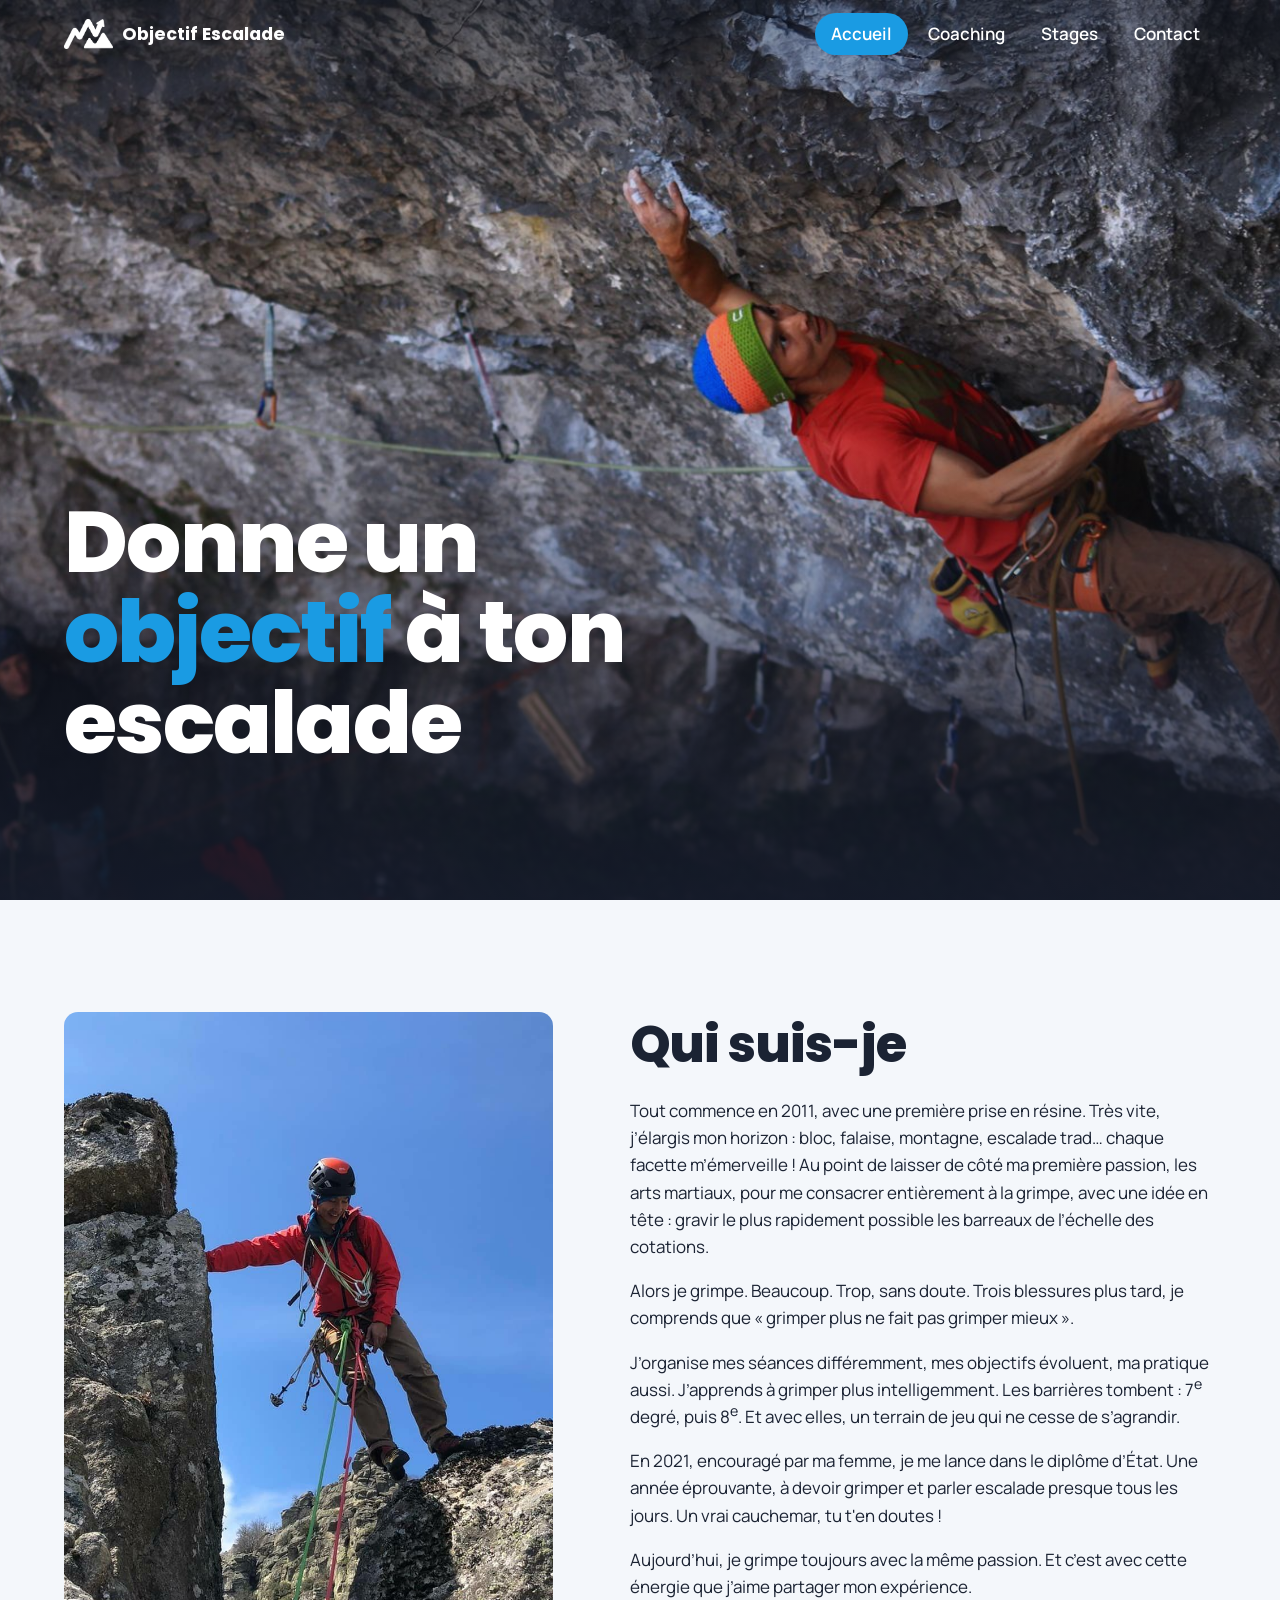
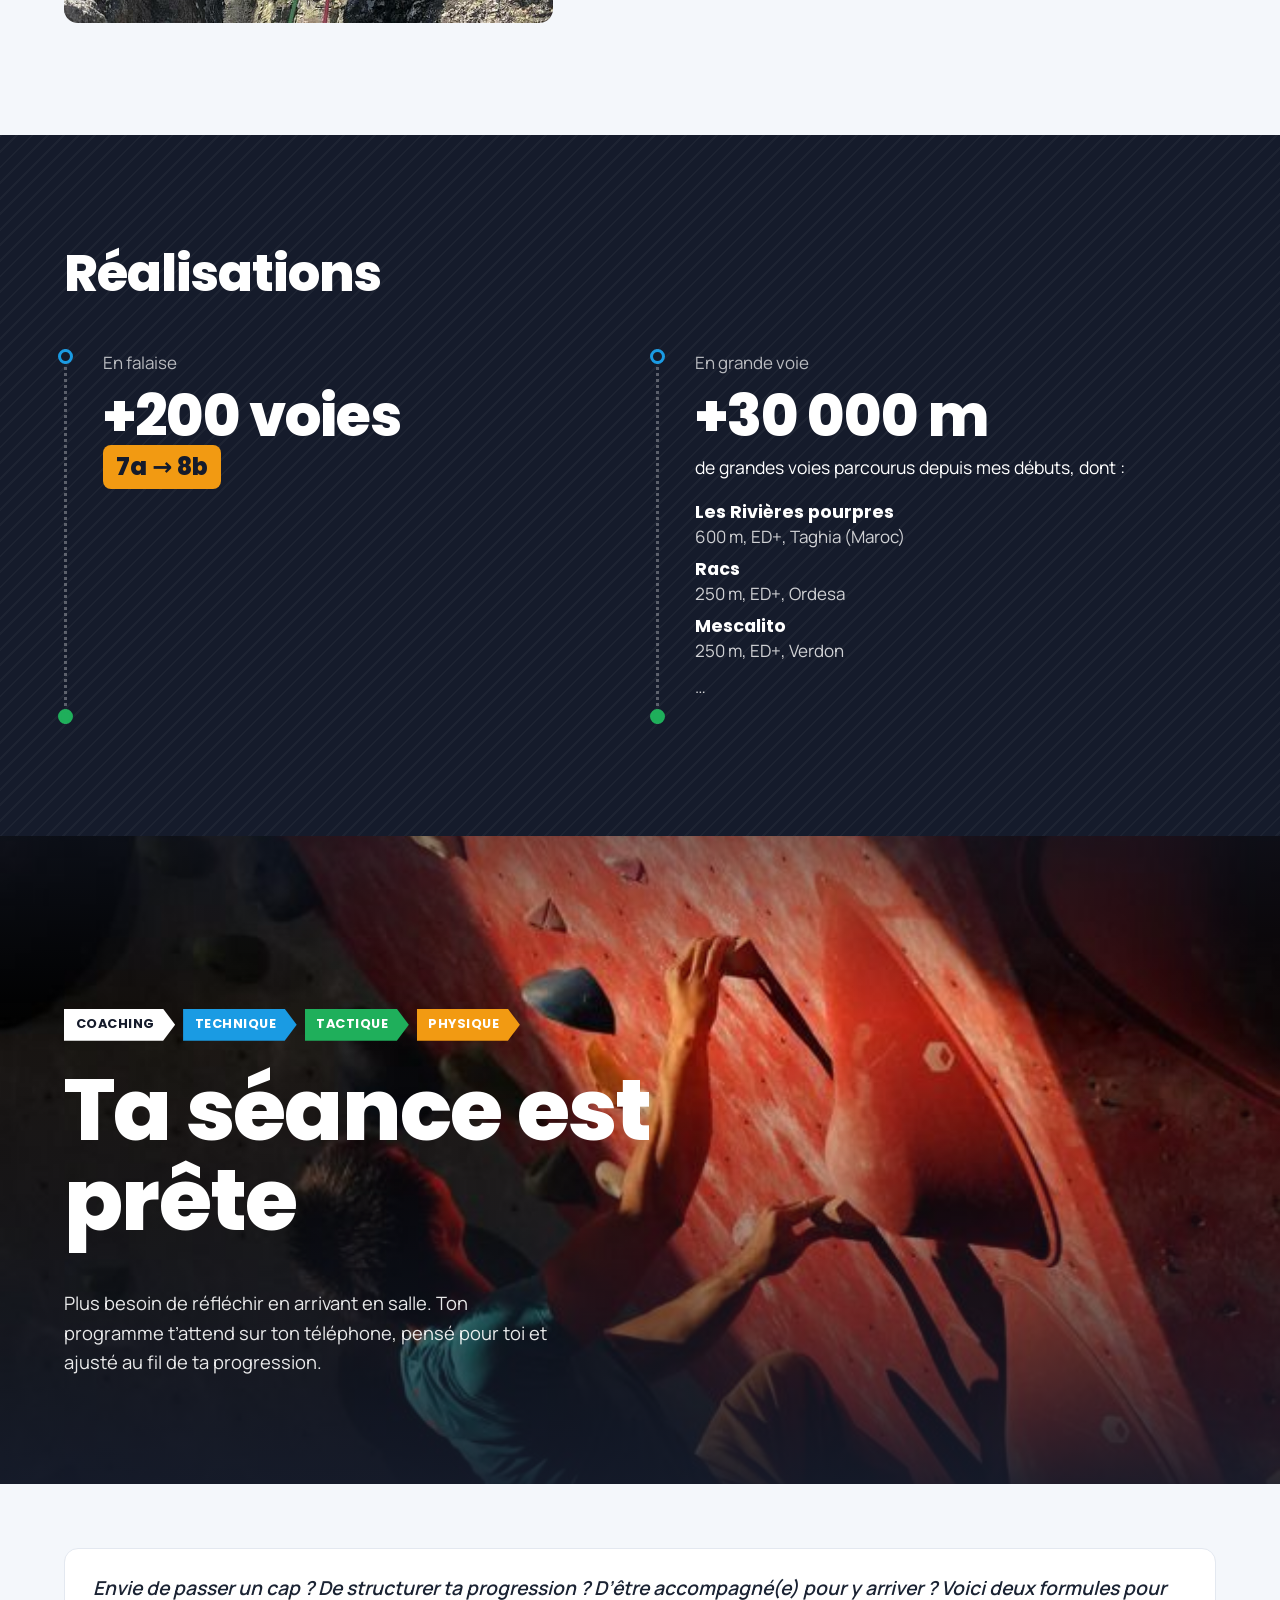
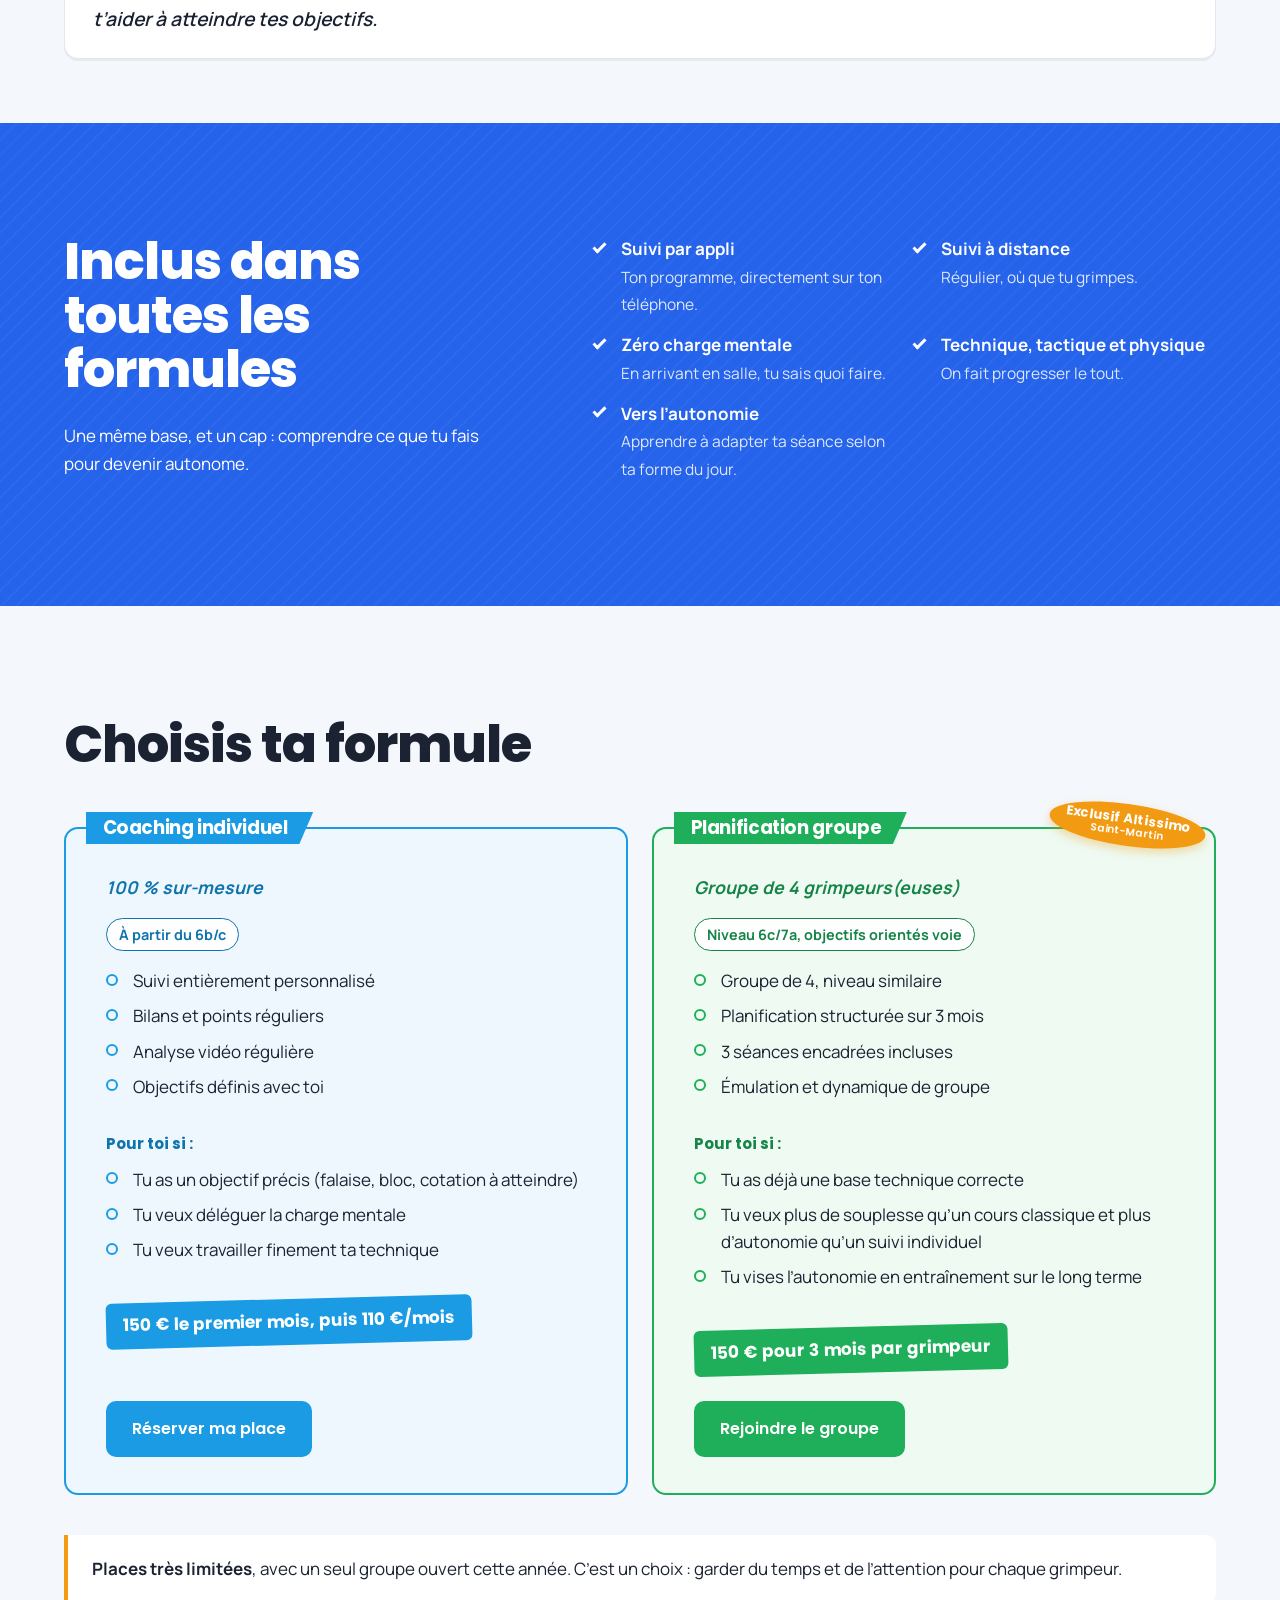
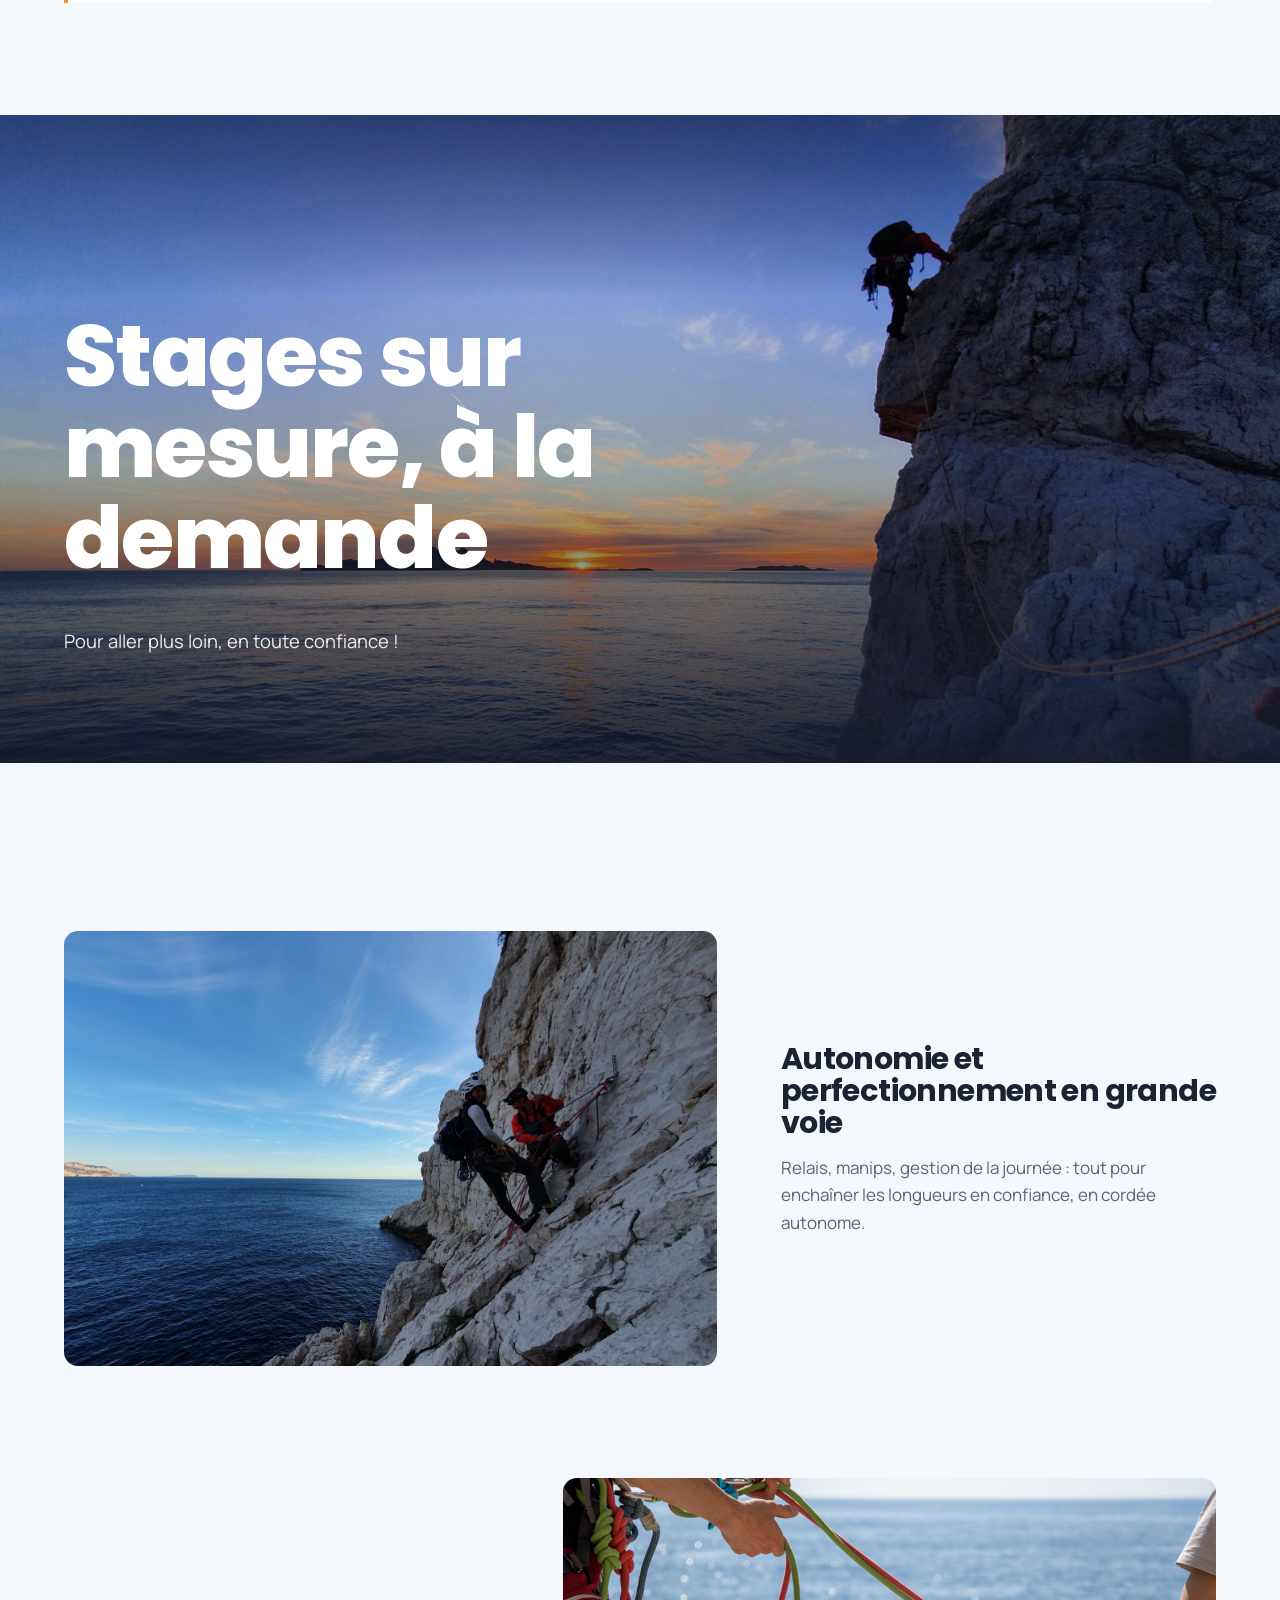
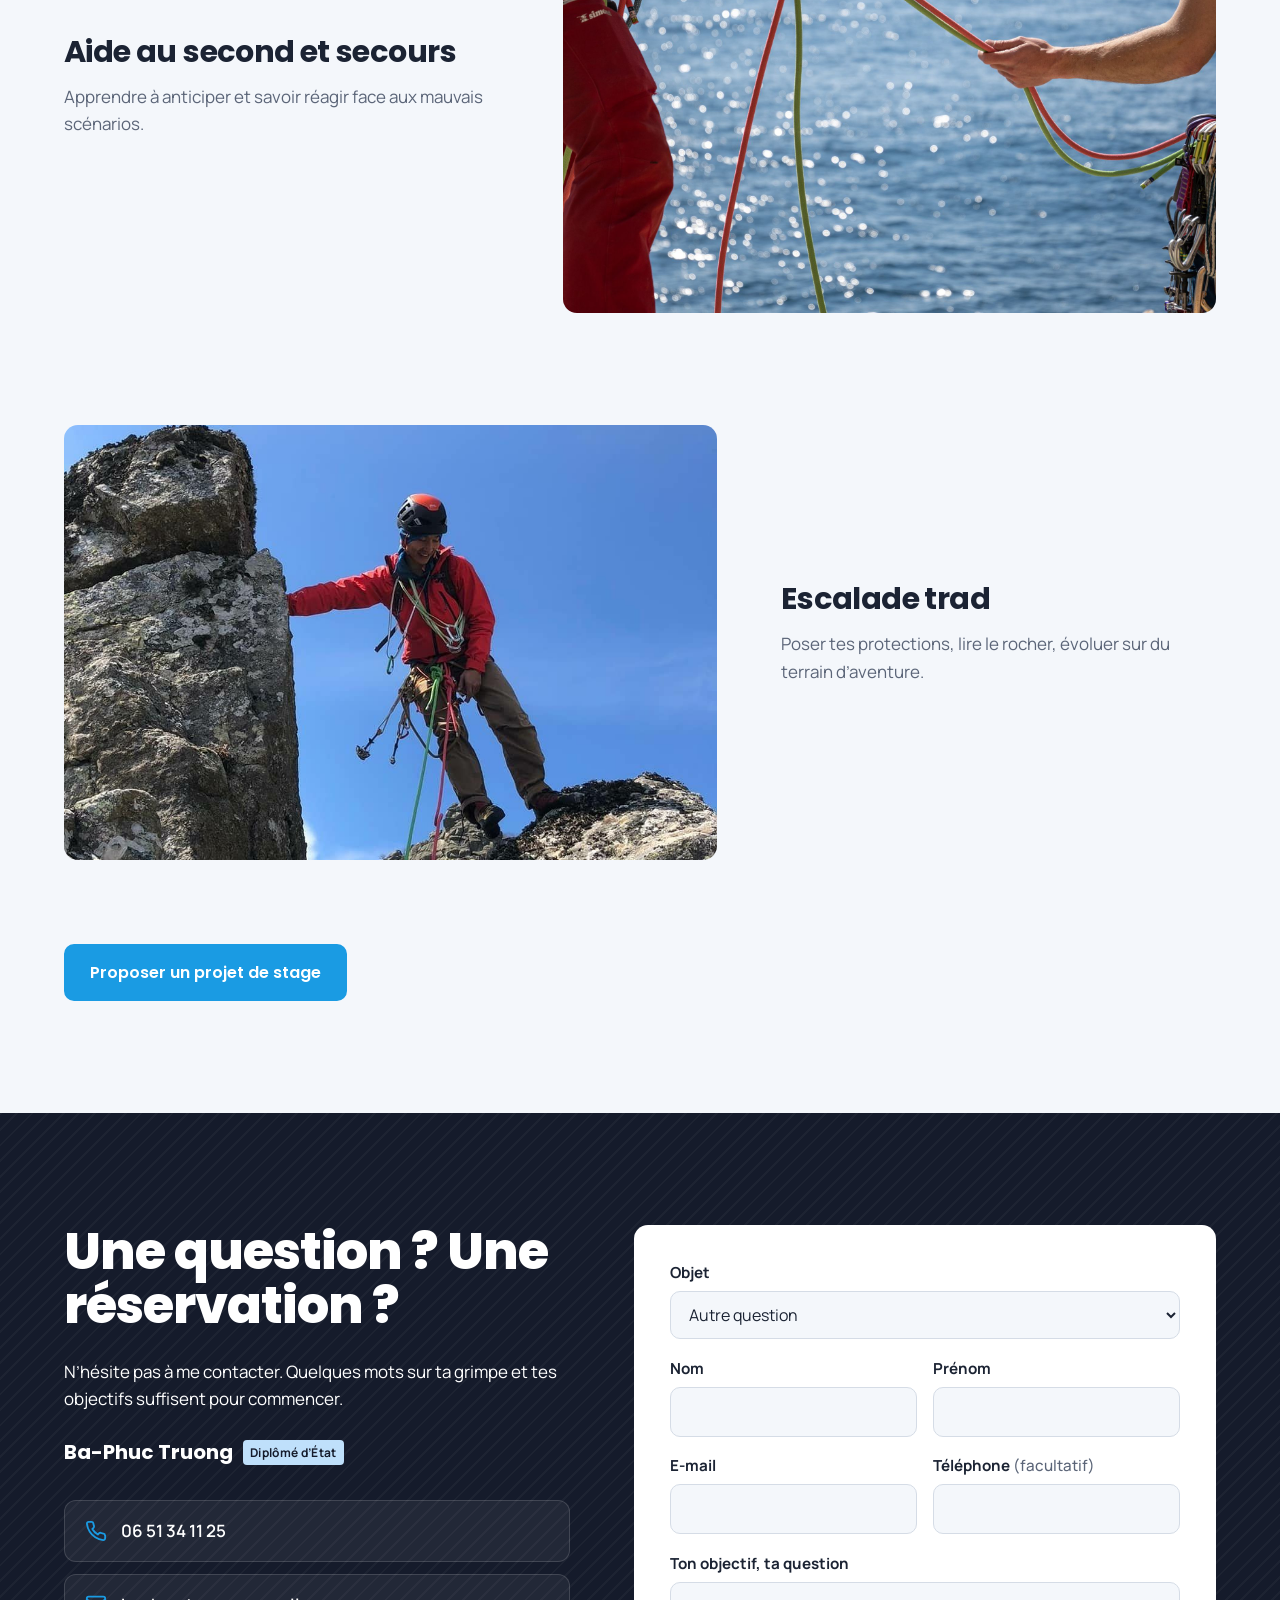
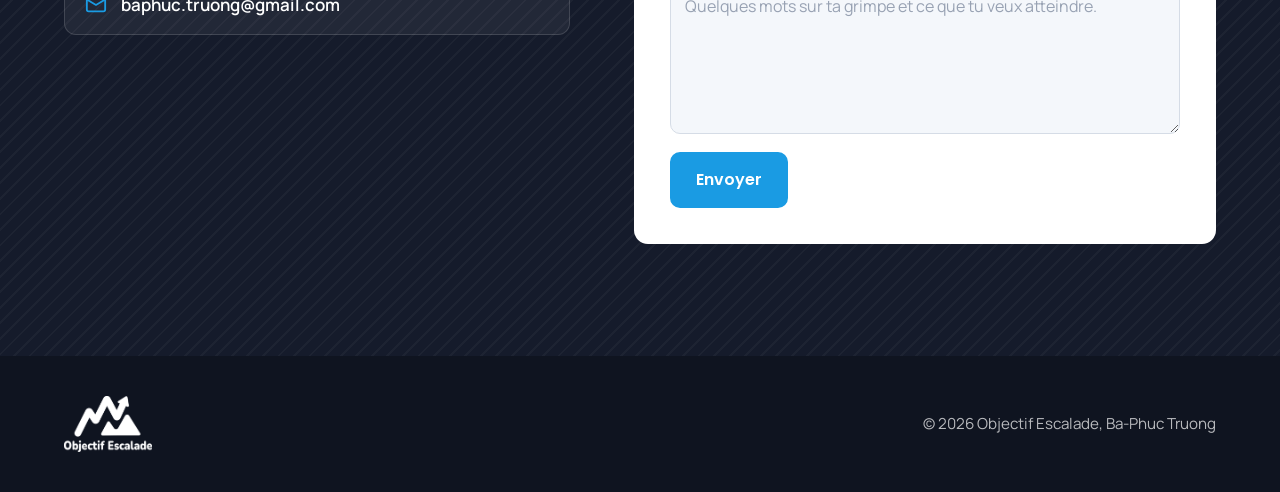
==== index.html @ dbb70bab "wip" ====
<!DOCTYPE html>
<html lang="fr">
<head>
  <meta charset="utf-8">
  <meta name="viewport" content="width=device-width, initial-scale=1, viewport-fit=cover">
  <title>Objectif Escalade | Donne un objectif à ton escalade</title>
  <meta name="description" content="Coaching escalade à distance, en individuel ou en petit groupe : technique, tactique et physique. Programme sur application mobile. Stages sur demande : grande voie, secours, trad.">
  <meta name="theme-color" content="#151B2B">
  <link rel="icon" type="image/png" href="assets/img/logo_noir.png">
  <link rel="preconnect" href="https://fonts.googleapis.com">
  <link rel="preconnect" href="https://fonts.gstatic.com" crossorigin>
  <link href="https://fonts.googleapis.com/css2?family=Manrope:wght@400;500;600;700&family=Poppins:ital,wght@0,600;0,700;0,800;1,700&display=swap" rel="stylesheet">
  <link rel="stylesheet" href="assets/css/style.css">
</head>
<body>
  <header class="entete" data-transparent="oui">
    <div class="conteneur entete__barre">
      <a class="logo" href="#accueil" aria-label="Objectif Escalade, accueil">
        <img class="blanc" src="assets/img/logo_blanc.png" alt="" width="296" height="182">
        <img class="noir" src="assets/img/logo_noir.png" alt="" width="296" height="182">
        <span>Objectif Escalade</span>
      </a>
      <nav class="nav" id="menu" aria-label="Navigation principale">
        <ul>
          <li><a href="#accueil" aria-current="location">Accueil</a></li>
          <li><a href="#coaching">Coaching</a></li>
          <li><a href="#stages">Stages</a></li>
          <li><a href="#contact">Contact</a></li>
        </ul>
      </nav>
    </div>
  </header>

  <main>
    <!-- ================= ACCUEIL ================= -->
    <div class="page" id="accueil">
      <section class="heros">
        <img src="assets/img/falaise-devers.jpg" alt="Grimpeur dans un dévers calcaire en falaise" fetchpriority="high" style="--pos:50% 50%; --pos-mobile:75% 35%">
        <div class="conteneur heros__texte">
          <h1>Donne un <span class="bleu">objectif</span> à ton escalade</h1>
        </div>
      </section>

      <section class="section">
        <div class="conteneur presentation">
          <figure>
            <img src="assets/img/portrait-montagne.jpg" alt="Portrait en montagne, sourire, cordes au baudrier" loading="lazy" width="1080" height="1080">
          </figure>
          <div>
            <h2>Qui suis-je</h2>
            <p >Tout commence en 2011, avec une première prise en résine. Très vite, j’élargis mon horizon : bloc, falaise, montagne, escalade trad… chaque facette m’émerveille ! Au point de laisser de côté ma première passion, les arts martiaux, pour me consacrer entièrement à la grimpe, avec une idée en tête : gravir le plus rapidement possible les barreaux de l’échelle des cotations.</p>
            <p>Alors je grimpe. Beaucoup. Trop, sans doute. Trois blessures plus tard, je comprends que « grimper plus ne fait pas grimper mieux ».</p>
            <p>J’organise mes séances différemment, mes objectifs évoluent, ma pratique aussi. J’apprends à grimper plus intelligemment. Les barrières tombent : 7<sup>e</sup> degré, puis 8<sup>e</sup>. Et avec elles, un terrain de jeu qui ne cesse de s’agrandir.</p>
            <p>En 2021, encouragé par ma femme, je me lance dans le diplôme d’État. Une année éprouvante, à devoir grimper et parler escalade presque tous les jours. Un vrai cauchemar, tu t'en doutes !</p>
            <p>Aujourd’hui, je grimpe toujours avec la même passion. Et c’est avec cette énergie que j’aime partager mon expérience.</p>
          </div>
        </div>
      </section>

      <section class="section raye">
        <div class="conteneur">
          <h2>Réalisations</h2>
          <div class="topo__grille">
            <article class="voie">
              <p class="voie__question">En falaise</p>
              <p class="voie__nom">+200 voies</p>
              <p class="voie__cotation">7a → 8b</p>
            </article>
            <article class="voie">
              <p class="voie__question">En grande voie</p>
              <p class="voie__nom">+30 000 m</p>
              <p class="voie__lieu">de grandes voies parcourus depuis mes débuts, dont :</p>
              <ul class="voie__liste">
                <li><b>Les Rivières pourpres</b> 600 m, ED+, Taghia (Maroc)</li>
                <li><b>Racs</b> 250 m, ED+, Ordesa</li>
                <li><b>Mescalito</b> 250 m, ED+, Verdon</li>
                <li>…</li>
              </ul>
            </article>
          </div>
        </div>
      </section>
    </div>

    <!-- ================= COACHING ================= -->
    <div class="page" id="coaching">
      <section class="heros heros--court">
        <img src="assets/img/bloc-salle.jpg" alt="Grimpeur en salle de bloc, dans un rai de lumière" style="--pos:50% 35%" loading="lazy">
        <div class="conteneur heros__texte">
          <ul class="drapeaux" aria-label="Au programme">
            <li>COACHING</li><li>TECHNIQUE</li><li>TACTIQUE</li><li>PHYSIQUE</li>
          </ul>
          <h2>Ta séance est prête</h2>
          <p>Plus besoin de réfléchir en arrivant en salle. Ton programme t’attend sur ton téléphone, pensé pour toi et ajusté au fil de ta progression.</p>
        </div>
      </section>

      <section class="section" style="padding-block:clamp(2.5rem,6vw,4rem)">
        <div class="conteneur accroche-bulle">
          <p>Envie de passer un cap ? De structurer ta progression ? D’être accompagné(e) pour y arriver ? Voici deux formules pour t’aider à atteindre tes objectifs.</p>
        </div>
      </section>

      <section class="section socle">
        <div class="conteneur socle__grille">
          <div>
            <h2>Inclus dans toutes les formules</h2>
            <p>Une même base, et un cap : comprendre ce que tu fais pour devenir autonome.</p>
          </div>
          <ul class="coches">
            <li><strong>Suivi par appli</strong><span>Ton programme, directement sur ton téléphone.</span></li>
            <li><strong>Suivi à distance</strong><span>Régulier, où que tu grimpes.</span></li>
            <li><strong>Zéro charge mentale</strong><span>En arrivant en salle, tu sais quoi faire.</span></li>
            <li><strong>Technique, tactique et physique</strong><span>On fait progresser le tout.</span></li>
            <li><strong>Vers l’autonomie</strong><span>Apprendre à adapter ta séance selon ta forme du jour.</span></li>
          </ul>
        </div>
      </section>

      <section class="section">
        <div class="conteneur">
          <h2>Choisis ta formule</h2>
          <div class="formules">
            <article class="formule formule--solo" id="individuel">
              <h3 class="onglet">Coaching individuel</h3>
              <p class="formule__accroche">100 % sur-mesure</p>
              <span class="niveau" style="color:#0F74AE">À partir du 6b/c</span>
              <ul class="puces">
                <li>Suivi entièrement personnalisé</li>
                <li>Bilans et points réguliers</li>
                <li>Analyse vidéo régulière</li>
                <li>Objectifs définis avec toi</li>
              </ul>
              <h4>Pour toi si :</h4>
              <ul class="puces">
                <li>Tu as un objectif précis (falaise, bloc, cotation à atteindre)</li>
                <li>Tu veux déléguer la charge mentale</li>
                <li>Tu veux travailler finement ta technique</li>
              </ul>
              <p class="tarif">150 € le premier mois, puis 110 €/mois</p>
              <div class="actions"><a class="btn" href="#contact" data-objet="Coaching individuel">Réserver ma place</a></div>
            </article>

            <article class="formule formule--groupe" id="groupe">
              <h3 class="onglet">Planification groupe</h3>
              <p class="badge">Exclusif Altissimo<small>Saint-Martin</small></p>
              <p class="formule__accroche">Groupe de 4 grimpeurs(euses)</p>
              <span class="niveau" style="color:#168547">Niveau 6c/7a, objectifs orientés voie</span>
              <ul class="puces">
                <li>Groupe de 4, niveau similaire</li>
                <li>Planification structurée sur 3 mois</li>
                <li>3 séances encadrées incluses</li>
                <li>Émulation et dynamique de groupe</li>
              </ul>
              <h4>Pour toi si :</h4>
              <ul class="puces">
                <li>Tu as déjà une base technique correcte</li>
                <li>Tu veux plus de souplesse qu’un cours classique et plus d’autonomie qu’un suivi individuel</li>
                <li>Tu vises l’autonomie en entraînement sur le long terme</li>
              </ul>
              <p class="tarif">150 € pour 3 mois par grimpeur</p>
              <div class="actions"><a class="btn btn--vert" href="#contact" data-objet="Planification groupe">Rejoindre le groupe</a></div>
            </article>
          </div>
          <div class="encart">
            <p><strong>Places très limitées</strong>, avec un seul groupe ouvert cette année. C’est un choix : garder du temps et de l’attention pour chaque grimpeur.</p>
          </div>
        </div>
      </section>
    </div>

    <!-- ================= STAGES ================= -->
    <div class="page" id="stages">
      <section class="heros heros--court">
        <img src="assets/img/couchant-2.jpg" alt="Grimpeur en tête sur une falaise au-dessus de la mer, au coucher du soleil" style="--pos:69% 30%" loading="lazy">
        <div class="conteneur heros__texte">
          <h2>Stages sur mesure, à la demande</h2>
          <p> Pour aller plus loin, en toute confiance !</p>
        </div>
      </section>

      <section class="section">
        <div class="conteneur">
          <article class="stage">
            <figure><img src="assets/img/relais-calanques.jpg" alt="Deux grimpeurs au relais d’une grande voie au-dessus de la mer" loading="lazy" style="object-position:75% 50%"></figure>
            <div>
              <h3>Autonomie et perfectionnement en grande voie</h3>
              <p>Relais, manips, gestion de la journée : tout pour enchaîner les longueurs en confiance, en cordée autonome.</p>
            </div>
          </article>
          <article class="stage">
            <figure><img src="assets/img/cordes-mer.jpg" alt="Deux grimpeurs se passent les cordes au relais, la mer en fond" loading="lazy"></figure>
            <div>
              <h3>Aide au second et secours</h3>
              <p>Apprendre à anticiper et savoir réagir face aux mauvais scénarios.</p>
            </div>
          </article>
          <article class="stage">
            <figure><img src="assets/img/portrait-montagne.jpg" alt="Grimpeur au sommet d’une aiguille rocheuse, matériel au baudrier" loading="lazy" style="object-position:55% 40%"></figure>
            <div>
              <h3>Escalade trad</h3>
              <p>Poser tes protections, lire le rocher, évoluer sur du terrain d’aventure.</p>
            </div>
          </article>
          <div class="actions"><a class="btn" href="#contact" data-objet="Stage sur demande">Proposer un projet de stage</a></div>
        </div>
      </section>
    </div>

    <!-- ================= CONTACT ================= -->
    <section class="section raye contact page" id="contact">
      <div class="conteneur contact__grille">
        <div>
          <h2>Une question ? Une réservation ?</h2>
          <p>N’hésite pas à me contacter. Quelques mots sur ta grimpe et tes objectifs suffisent pour commencer.</p>
          <div class="signature"><b>Ba-Phuc Truong</b><span class="etiquette">Diplômé d’État</span></div>
          <ul class="coordonnees">
            <li><a href="tel:+33651341125"><svg viewBox="0 0 24 24" fill="none" stroke="currentColor" stroke-width="2" stroke-linecap="round" stroke-linejoin="round" aria-hidden="true"><path d="M22 16.9v3a2 2 0 0 1-2.2 2 19.8 19.8 0 0 1-8.6-3.1 19.5 19.5 0 0 1-6-6A19.8 19.8 0 0 1 2.1 4.2 2 2 0 0 1 4.1 2h3a2 2 0 0 1 2 1.7c.1.9.4 1.8.7 2.7a2 2 0 0 1-.5 2.1L8 9.8a16 16 0 0 0 6 6l1.3-1.3a2 2 0 0 1 2.1-.4c.9.3 1.8.6 2.7.7a2 2 0 0 1 1.7 2z"/></svg>06 51 34 11 25</a></li>
            <li><a href="mailto:baphuc.truong@gmail.com"><svg viewBox="0 0 24 24" fill="none" stroke="currentColor" stroke-width="2" stroke-linecap="round" stroke-linejoin="round" aria-hidden="true"><rect x="2" y="4" width="20" height="16" rx="2"/><path d="m22 7-10 6L2 7"/></svg>baphuc.truong@gmail.com</a></li>
          </ul>
        </div>

        <!-- Envoi via Web3Forms : remplacer la valeur de access_key par ta clé (voir README) -->
        <form class="formulaire" id="formulaire" action="https://api.web3forms.com/submit" method="POST">
          <input type="hidden" name="access_key" value="b527f1d6-35da-4fac-b355-ff3ab09a16aa">
          <input type="hidden" name="subject" value="Nouvelle demande depuis le site Objectif Escalade">
          <input type="hidden" name="from_name" value="Site Objectif Escalade">
          <input type="checkbox" name="botcheck" class="piege" tabindex="-1" autocomplete="off" aria-hidden="true">

          <div class="champ">
            <label for="f-objet">Objet</label>
            <select id="f-objet" name="Objet" required>
              <option value="Coaching individuel">Coaching individuel</option>
              <option value="Planification groupe">Planification groupe</option>
              <option value="Stage sur demande">Stage sur demande</option>
              <option value="Autre question" selected>Autre question</option>
            </select>
          </div>
          <div class="champ champ--demi">
            <label for="f-nom">Nom</label>
            <input id="f-nom" name="Nom" type="text" autocomplete="family-name" required>
          </div>
          <div class="champ champ--demi">
            <label for="f-prenom">Prénom</label>
            <input id="f-prenom" name="Prénom" type="text" autocomplete="given-name" required>
          </div>
          <div class="champ champ--demi">
            <label for="f-email">E-mail</label>
            <input id="f-email" name="email" type="email" autocomplete="email" required>
          </div>
          <div class="champ champ--demi">
            <label for="f-tel">Téléphone <span>(facultatif)</span></label>
            <input id="f-tel" name="Téléphone" type="tel" autocomplete="tel" inputmode="tel">
          </div>
          <div class="champ">
            <label for="f-message">Ton objectif, ta question</label>
            <textarea id="f-message" name="Message" rows="5" required placeholder="Quelques mots sur ta grimpe et ce que tu veux atteindre."></textarea>
          </div>
          <button class="btn" type="submit">Envoyer</button>
          <p class="formulaire__statut" role="status" aria-live="polite"></p>
        </form>
      </div>
    </section>
  </main>

  <footer class="pied">
    <div class="conteneur">
      <img src="assets/img/logo_blanc_label.png" alt="Objectif Escalade" width="395" height="252" loading="lazy">
      <p>© <span data-annee></span> Objectif Escalade, Ba-Phuc Truong</p>
    </div>
  </footer>
  <script src="assets/js/main.js"></script>
</body>
</html>
---- assets/css/style.css ----
/* =========================================================
   Objectif Escalade : identité alignée sur le flyer
   Nuit rayée, bleu ciel (individuel), vert (groupe),
   orange (physique / badges), bleu roi (socle commun).
   ========================================================= */
:root {
  --nuit: #151B2B;
  --nuit-2: #1D2538;
  --fond: #F4F7FB;
  --blanc: #FFFFFF;
  --texte: #1B2333;
  --gris: #5B6578;
  --ciel: #1A9BE3;
  --ciel-pale: #EEF7FE;
  --vert: #1FAF5B;
  --vert-pale: #EEFAF2;
  --orange: #F29A12;
  --roi: #2563EB;

  --titre: "Poppins", "Segoe UI", system-ui, sans-serif;
  --corps: "Manrope", system-ui, -apple-system, "Segoe UI", sans-serif;

  --marge: clamp(1.25rem, 5vw, 4rem);
  --max: 72rem;
  --rayures: repeating-linear-gradient(135deg, rgba(255,255,255,.035) 0 2px, transparent 2px 11px);
}

*, *::before, *::after { box-sizing: border-box; }
html { scroll-behavior: smooth; scroll-padding-top: 4.25rem; -webkit-text-size-adjust: 100%; }
@media (prefers-reduced-motion: reduce) {
  html { scroll-behavior: auto; }
  *, *::before, *::after { animation: none !important; transition: none !important; }
}
body { margin: 0; font-family: var(--corps); font-size: 1.0625rem; line-height: 1.6; color: var(--texte); background: var(--fond); }
img { display: block; max-width: 100%; height: auto; }
a { color: inherit; }
:focus-visible { outline: 3px solid var(--orange); outline-offset: 3px; border-radius: 3px; }

h1, h2, h3 { font-family: var(--titre); font-weight: 800; line-height: 1.05; letter-spacing: -.02em; margin: 0 0 .5em; }
h1 { font-size: clamp(2.6rem, 8.5vw, 5.4rem); }
h2 { font-size: clamp(2rem, 5vw, 3.2rem); }
h3 { font-size: clamp(1.45rem, 3vw, 1.9rem); font-weight: 700; }
p { margin: 0 0 1em; max-width: 62ch; }
sup { line-height: 0; }
.bleu { color: var(--ciel); }

.conteneur { width: min(100% - 2 * var(--marge), var(--max)); margin-inline: auto; }
.section { padding-block: clamp(4rem, 9vw, 7rem); }
.intro { font-size: 1.2rem; color: var(--gris); }
.raye { background-color: var(--nuit); background-image: var(--rayures); color: var(--blanc); }

/* ---------- Boutons ---------- */
.btn {
  display: inline-block; padding: .85em 1.5em; font-family: var(--titre); font-weight: 600; font-size: 1rem;
  text-decoration: none; border: 2px solid var(--ciel); background: var(--ciel); color: #fff; border-radius: 10px;
  transition: background .2s, border-color .2s;
}
.btn:hover { background: #0F84C7; border-color: #0F84C7; }
.btn--vert { background: var(--vert); border-color: var(--vert); }
.btn--vert:hover { background: #17924B; border-color: #17924B; }
.btn--clair { background: transparent; border-color: currentColor; color: inherit; }
.btn--clair:hover { background: rgba(255,255,255,.12); border-color: currentColor; }
.actions { display: flex; flex-wrap: wrap; gap: .75rem; margin-top: 1.75rem; }

/* ---------- Drapeaux (repris du flyer) ---------- */
.drapeaux { display: flex; flex-wrap: wrap; gap: .5rem; list-style: none; margin: 0 0 1.5rem; padding: 0; }
.drapeaux li {
  font-family: var(--titre); font-weight: 700; font-size: .8rem; letter-spacing: .04em;
  padding: .45em 1.6em .45em .9em; color: #fff;
  clip-path: polygon(0 0, calc(100% - 12px) 0, 100% 50%, calc(100% - 12px) 100%, 0 100%);
}
.drapeaux li:nth-child(1) { background: #fff; color: var(--nuit); }
.drapeaux li:nth-child(2) { background: var(--ciel); }
.drapeaux li:nth-child(3) { background: var(--vert); }
.drapeaux li:nth-child(4) { background: var(--orange); }

/* ---------- En-tête ---------- */
/* Fixe en haut. Transparent sur la première photo, puis verre dépoli.
   Les onglets restent visibles sur mobile : on sait toujours où on est. */
.entete { position: fixed; inset: 0 0 auto; z-index: 20; color: #fff; transition: background .3s, color .3s, box-shadow .3s; }
.entete.plein { background: rgba(255,255,255,.82); color: var(--nuit); box-shadow: 0 1px 0 rgba(21,27,43,.08), 0 8px 24px rgba(21,27,43,.06);
  -webkit-backdrop-filter: saturate(1.6) blur(14px); backdrop-filter: saturate(1.6) blur(14px); }
@supports not ((backdrop-filter: blur(1px)) or (-webkit-backdrop-filter: blur(1px))) { .entete.plein { background: var(--blanc); } }
.entete__barre { display: flex; align-items: center; justify-content: space-between; gap: 1rem; height: 4.25rem; }
.logo { display: flex; align-items: center; gap: .6rem; flex: none; text-decoration: none; font-family: var(--titre); font-weight: 700; font-size: 1.1rem; }
.logo img { height: 30px; width: auto; }
.logo .noir { display: none; }
.plein .logo .noir { display: block; }
.plein .logo .blanc { display: none; }
.nav ul { display: flex; gap: .25rem; list-style: none; margin: 0; padding: 0; }
.nav a { display: block; text-decoration: none; font-weight: 600; white-space: nowrap; padding: .45rem 1rem; border-radius: 999px; transition: background .25s; }
.nav a:hover { background: rgba(255,255,255,.16); }
.plein .nav a:hover { background: rgba(21,27,43,.06); }
.nav a[aria-current], .nav a[aria-current]:hover { background: var(--ciel); color: #fff; }
@media (max-width: 760px) {
  .entete__barre { height: 3.75rem; gap: .5rem; }
  .logo span { display: none; }            /* logo seul, la place va aux onglets */
  .logo img { height: 26px; }
  .nav a { font-size: .88rem; padding: .4rem .7rem; }
  .nav ul { gap: .1rem; }
}
@media (max-width: 370px) { .nav a { font-size: .8rem; padding: .38rem .55rem; } }

/* ---------- Héros ---------- */
.heros { position: relative; min-height: 100svh; display: flex; align-items: flex-end; color: #fff; background: var(--nuit); overflow: hidden; }
.heros > img { position: absolute; inset: 0; width: 100%; height: 100%; object-fit: cover; object-position: var(--pos, 50% 50%); }
/* Sur téléphone (écran en hauteur), on ne voit qu'une bande de la photo : cadrage spécifique */
@media (max-width: 760px) { .heros > img { object-position: var(--pos-mobile, var(--pos, 50% 50%)); } }
.heros::after { content: ""; position: absolute; inset: 0;
  background: linear-gradient(180deg, rgba(21,27,43,.5) 0%, rgba(21,27,43,0) 28%, rgba(21,27,43,.25) 55%, rgba(21,27,43,.92) 100%); }
.heros__texte { position: relative; z-index: 1; padding-block: 7rem clamp(3rem, 8vw, 5.5rem); }
/* Les héros Coaching / Stages portent un h2 (un seul h1 par page) mais gardent le style d'un h1 */
.heros h2 { font-size: clamp(2.6rem, 8.5vw, 5.4rem); }
.heros :is(h1, h2) { max-width: 12ch; }
.heros p { font-size: 1.15rem; max-width: 46ch; color: rgba(255,255,255,.9); }
.heros--court { min-height: 72svh; }

/* ---------- Accueil : présentation ---------- */
.presentation { display: grid; gap: clamp(2rem, 6vw, 5rem); align-items: center; }
@media (min-width: 860px) { .presentation { grid-template-columns: 5fr 6fr; } }
.presentation figure { margin: 0; }
.presentation figure img { width: 100%; aspect-ratio: 4 / 5; object-fit: cover; object-position: 55% 30%; border-radius: 14px; }

/* ---------- Accueil : souvenirs façon topo ---------- */
.topo__grille { display: grid; gap: 3rem; margin-top: 3rem; }
@media (min-width: 760px) { .topo__grille { grid-template-columns: 1fr 1fr; gap: 2rem; } }
.voie { position: relative; padding-left: 2.25rem; border-left: 3px dotted rgba(255,255,255,.3); }
.voie::before, .voie::after { content: ""; position: absolute; left: -9px; width: 15px; height: 15px; border-radius: 50%; background: var(--nuit); border: 3px solid var(--ciel); }
.voie::before { top: 0; }
.voie::after { bottom: 0; border-color: var(--vert); background: var(--vert); }
.voie__question { color: rgba(255,255,255,.7); margin-bottom: .75rem; }
.voie__nom { font-family: var(--titre); font-weight: 800; font-size: clamp(2.4rem, 6vw, 3.6rem); line-height: 1; letter-spacing: -.02em; margin: 0; }
.voie__lieu { font-size: 1.1rem; margin: .5rem 0 1.25rem; }
.voie__cotation { display: inline-block; font-family: var(--titre); font-weight: 800; font-size: 1.5rem; background: var(--orange); color: var(--nuit); padding: .1em .55em; border-radius: 8px; margin: 0 0 .6rem; }
.voie__note { color: rgba(255,255,255,.8); margin: 0; padding-bottom: 1.5rem; }
.voie__liste { list-style: none; margin: 0; padding: 0 0 1.5rem; display: grid; gap: .55rem; color: rgba(255,255,255,.8); }
.voie__liste b { display: block; color: #fff; font-family: var(--titre); font-weight: 700; font-size: 1.1rem; line-height: 1.2; }

/* ---------- Liste d'offres (accueil) ---------- */
.offres-liste { list-style: none; margin: 2.5rem 0 0; padding: 0; display: grid; gap: 1rem; }
.offres-liste a { display: grid; gap: .35rem 2rem; padding: 1.5rem 1.75rem; text-decoration: none; border-radius: 14px; border: 2px solid; transition: transform .2s; }
.offres-liste a:hover { transform: translateX(4px); }
.offres-liste .o-ciel { border-color: var(--ciel); background: var(--ciel-pale); }
.offres-liste .o-vert { border-color: var(--vert); background: var(--vert-pale); }
@media (min-width: 760px) { .offres-liste a { grid-template-columns: 1fr 1.3fr auto; align-items: center; } }
.offres-liste h3 { margin: 0; font-size: 1.4rem; }
.offres-liste p { margin: 0; color: var(--gris); }
.offres-liste .prix { font-family: var(--titre); font-weight: 700; white-space: nowrap; }
.o-ciel .prix { color: var(--ciel); }
.o-vert .prix { color: var(--vert); }

/* ---------- Bandeau photo ---------- */
.bandeau { position: relative; color: #fff; min-height: 70svh; display: flex; align-items: flex-end; overflow: hidden; background: var(--nuit); }
.bandeau > img { position: absolute; inset: 0; width: 100%; height: 100%; object-fit: cover; }
.bandeau::after { content: ""; position: absolute; inset: 0; background: linear-gradient(0deg, rgba(21,27,43,.9), rgba(21,27,43,0) 60%); }
@media (min-width: 860px) {
  .bandeau { align-items: center; }
  .bandeau::after { background: linear-gradient(90deg, rgba(21,27,43,.85), rgba(21,27,43,0) 60%); }
}
.bandeau .conteneur { position: relative; z-index: 1; padding-block: 3rem; }
.bandeau p { max-width: 36ch; font-size: 1.15rem; }

/* ---------- Coaching ---------- */
.accroche-bulle { background: var(--blanc); border-radius: 14px; padding: 1.5rem 1.75rem; box-shadow: 0 2px 0 rgba(21,27,43,.06); border: 1px solid #E3E8F0; }
.accroche-bulle p { font-size: 1.2rem; font-style: italic; font-weight: 600; margin: 0; max-width: none; }

.socle { background-color: var(--roi); background-image: var(--rayures); color: #fff; }
.socle__grille { display: grid; gap: 2rem; }
@media (min-width: 860px) { .socle__grille { grid-template-columns: 1fr 1.4fr; gap: 5rem; align-items: start; } }
.coches { list-style: none; margin: 0; padding: 0; display: grid; gap: .9rem; }
@media (min-width: 560px) { .coches { grid-template-columns: 1fr 1fr; } }
.coches li { position: relative; padding-left: 1.9rem; }
.coches li::before { content: ""; position: absolute; left: 2px; top: .45rem; width: 13px; height: 7px; border-left: 3px solid #fff; border-bottom: 3px solid #fff; transform: rotate(-45deg); }
.coches strong { font-weight: 700; display: block; }
.coches span { opacity: .85; font-size: .97rem; }

.formules { display: grid; gap: 2.5rem 1.5rem; margin-top: 3.5rem; }
@media (min-width: 900px) { .formules { grid-template-columns: 1fr 1fr; align-items: stretch; } }
.formule { position: relative; padding: 2.75rem clamp(1.5rem, 4vw, 2.5rem) 2.25rem; border-radius: 14px; border: 2px solid; display: flex; flex-direction: column; }
.formule--solo { border-color: var(--ciel); background: var(--ciel-pale); }
.formule--groupe { border-color: var(--vert); background: var(--vert-pale); }
.onglet { position: absolute; top: -1.1rem; left: 1.25rem; margin: 0; font-family: var(--titre); font-weight: 700; font-size: 1.15rem; color: #fff;
  padding: .35em 1.4em .35em .9em; clip-path: polygon(0 0, 100% 0, calc(100% - 14px) 100%, 0 100%); }
.formule--solo .onglet { background: var(--ciel); }
.formule--groupe .onglet { background: var(--vert); }
.badge { position: absolute; top: -1.6rem; right: .5rem; background: var(--orange); color: #fff; font-family: var(--titre); font-weight: 700;
  font-size: .82rem; line-height: 1.15; text-align: center; padding: .55em 1.2em; border-radius: 50%; transform: rotate(8deg); max-width: 60%; box-shadow: 0 4px 10px rgba(242,154,18,.35); }
.badge small { display: block; font-size: .8em; font-weight: 600; }
@media (max-width: 560px) {
  .badge { position: static; align-self: flex-start; order: -1; max-width: none; margin: 0 0 1rem; border-radius: 999px; padding: .4em 1em; transform: rotate(-2deg); }
  .badge small { display: inline; margin-left: .35em; }
  .badge small::before { content: "· "; }
}
.formule__accroche { font-weight: 700; font-style: italic; font-size: 1.1rem; margin-bottom: 1rem; }
.formule--solo .formule__accroche, .formule--solo h4 { color: #0F74AE; }
.formule--groupe .formule__accroche, .formule--groupe h4 { color: #168547; }
.niveau { align-self: flex-start; font-weight: 700; font-size: .9rem; padding: .3em .85em; border-radius: 999px; background: var(--blanc); border: 1.5px solid currentColor; margin-bottom: 1rem; }
.formule h4 { font-family: var(--titre); font-size: .95rem; font-weight: 700; margin: 1.5rem 0 .6rem; }
.puces { list-style: none; margin: 0; padding: 0; }
.puces li { position: relative; padding-left: 1.7rem; margin-bottom: .5rem; }
.puces li::before { content: ""; position: absolute; left: 0; top: .38em; width: 12px; height: 12px; border-radius: 50%; border: 2.5px solid; }
.formule--solo .puces li::before { border-color: var(--ciel); }
.formule--groupe .puces li::before { border-color: var(--vert); }
.tarif { align-self: flex-start; margin: 1.75rem 0 0; font-family: var(--titre); font-weight: 700; color: #fff; padding: .55em 1em; border-radius: 6px; transform: rotate(-1.5deg); }
.formule--solo .tarif { background: var(--ciel); }
.formule--groupe .tarif { background: var(--vert); }
.formule .actions { margin-top: auto; padding-top: 1.75rem; }
.encart { margin-top: 2.5rem; padding: 1.25rem 1.5rem; border-left: 4px solid var(--orange); background: var(--blanc); border-radius: 0 10px 10px 0; }
.encart p { margin: 0; max-width: none; }

/* ---------- Stages ---------- */
.stage { display: grid; gap: 1.5rem; align-items: center; padding-block: clamp(2rem, 5vw, 3.5rem); }
@media (min-width: 860px) {
  .stage { grid-template-columns: 1.5fr 1fr; gap: 4rem; }
  .stage:nth-of-type(even) { grid-template-columns: 1fr 1.5fr; }
  .stage:nth-of-type(even) figure { order: 2; }
}
.stage figure { margin: 0; }
.stage img { width: 100%; aspect-ratio: 3 / 2; object-fit: cover; border-radius: 14px; }
.stage p { color: var(--gris); }

/* ---------- Contact / pied de page ---------- */
.contact__grille { display: grid; gap: 2.5rem; align-items: start; }
@media (min-width: 860px) { .contact__grille { grid-template-columns: 1fr 1.15fr; gap: 4rem; } }
.contact .coordonnees { margin-top: 2rem; }
.contact h2 { max-width: 16ch; }
.coordonnees { list-style: none; margin: 0; padding: 0; display: grid; gap: .75rem; }
.coordonnees a { display: flex; align-items: center; gap: .9rem; padding: 1rem 1.25rem; border-radius: 12px; background: rgba(255,255,255,.06); border: 1px solid rgba(255,255,255,.14); text-decoration: none; font-weight: 600; transition: background .2s; overflow-wrap: anywhere; }
.coordonnees a:hover { background: rgba(255,255,255,.12); }
.coordonnees svg { flex: none; width: 22px; height: 22px; color: var(--ciel); }
/* Formulaire de contact */
.formulaire { display: grid; grid-template-columns: 1fr 1fr; gap: 1.1rem 1rem; background: var(--blanc); color: var(--texte);
  border-radius: 14px; padding: clamp(1.5rem, 4vw, 2.25rem); }
.champ { grid-column: 1 / -1; display: grid; gap: .35rem; min-width: 0; }
@media (min-width: 480px) { .champ--demi { grid-column: auto; } }
.champ label { font-weight: 700; font-size: .95rem; }
.champ label span { font-weight: 500; color: var(--gris); }
.champ :is(input, select, textarea) { width: 100%; font: inherit; font-size: 1rem; color: var(--texte); background: var(--fond);
  border: 1.5px solid #D5DCE6; border-radius: 10px; padding: .7em .85em; transition: border-color .2s, background .2s; }
.champ textarea { resize: vertical; min-height: 7.5rem; }
.champ :is(input, select, textarea):focus { outline: none; border-color: var(--ciel); background: var(--blanc); box-shadow: 0 0 0 3px rgba(26,155,227,.2); }
.champ :is(input, textarea)::placeholder { color: #98A2B3; }
.formulaire .btn { grid-column: 1 / -1; justify-self: start; cursor: pointer; }
.formulaire .btn:disabled { opacity: .6; cursor: wait; }
.formulaire__statut { grid-column: 1 / -1; margin: 0; font-weight: 600; }
.formulaire__statut:empty { display: none; }
.formulaire__statut.ok { color: #168547; }
.formulaire__statut.erreur { color: #C0392B; }
.piege { position: absolute; left: -9999px; }
.champ-surligne { animation: surligne 1.2s ease-out; }
@keyframes surligne { from { box-shadow: 0 0 0 4px var(--orange); } to { box-shadow: 0 0 0 4px transparent; } }
.signature { display: flex; flex-wrap: wrap; align-items: center; gap: .6rem; margin-top: 1.5rem; }
.signature b { font-family: var(--titre); font-size: 1.25rem; }
.etiquette { font-size: .75rem; font-weight: 700; letter-spacing: .03em; background: #BFE0FB; color: var(--nuit); padding: .25em .6em; border-radius: 4px; }
.pied { background: #0F1420; color: rgba(255,255,255,.7); padding-block: 2.5rem; font-size: .95rem; }
.pied .conteneur { display: flex; flex-wrap: wrap; gap: 1.25rem 2rem; justify-content: space-between; align-items: center; }
.pied img { height: 56px; width: auto; }
.pied p { margin: 0; }
.pied a { text-decoration: none; }
.pied a:hover { color: #fff; text-decoration: underline; }
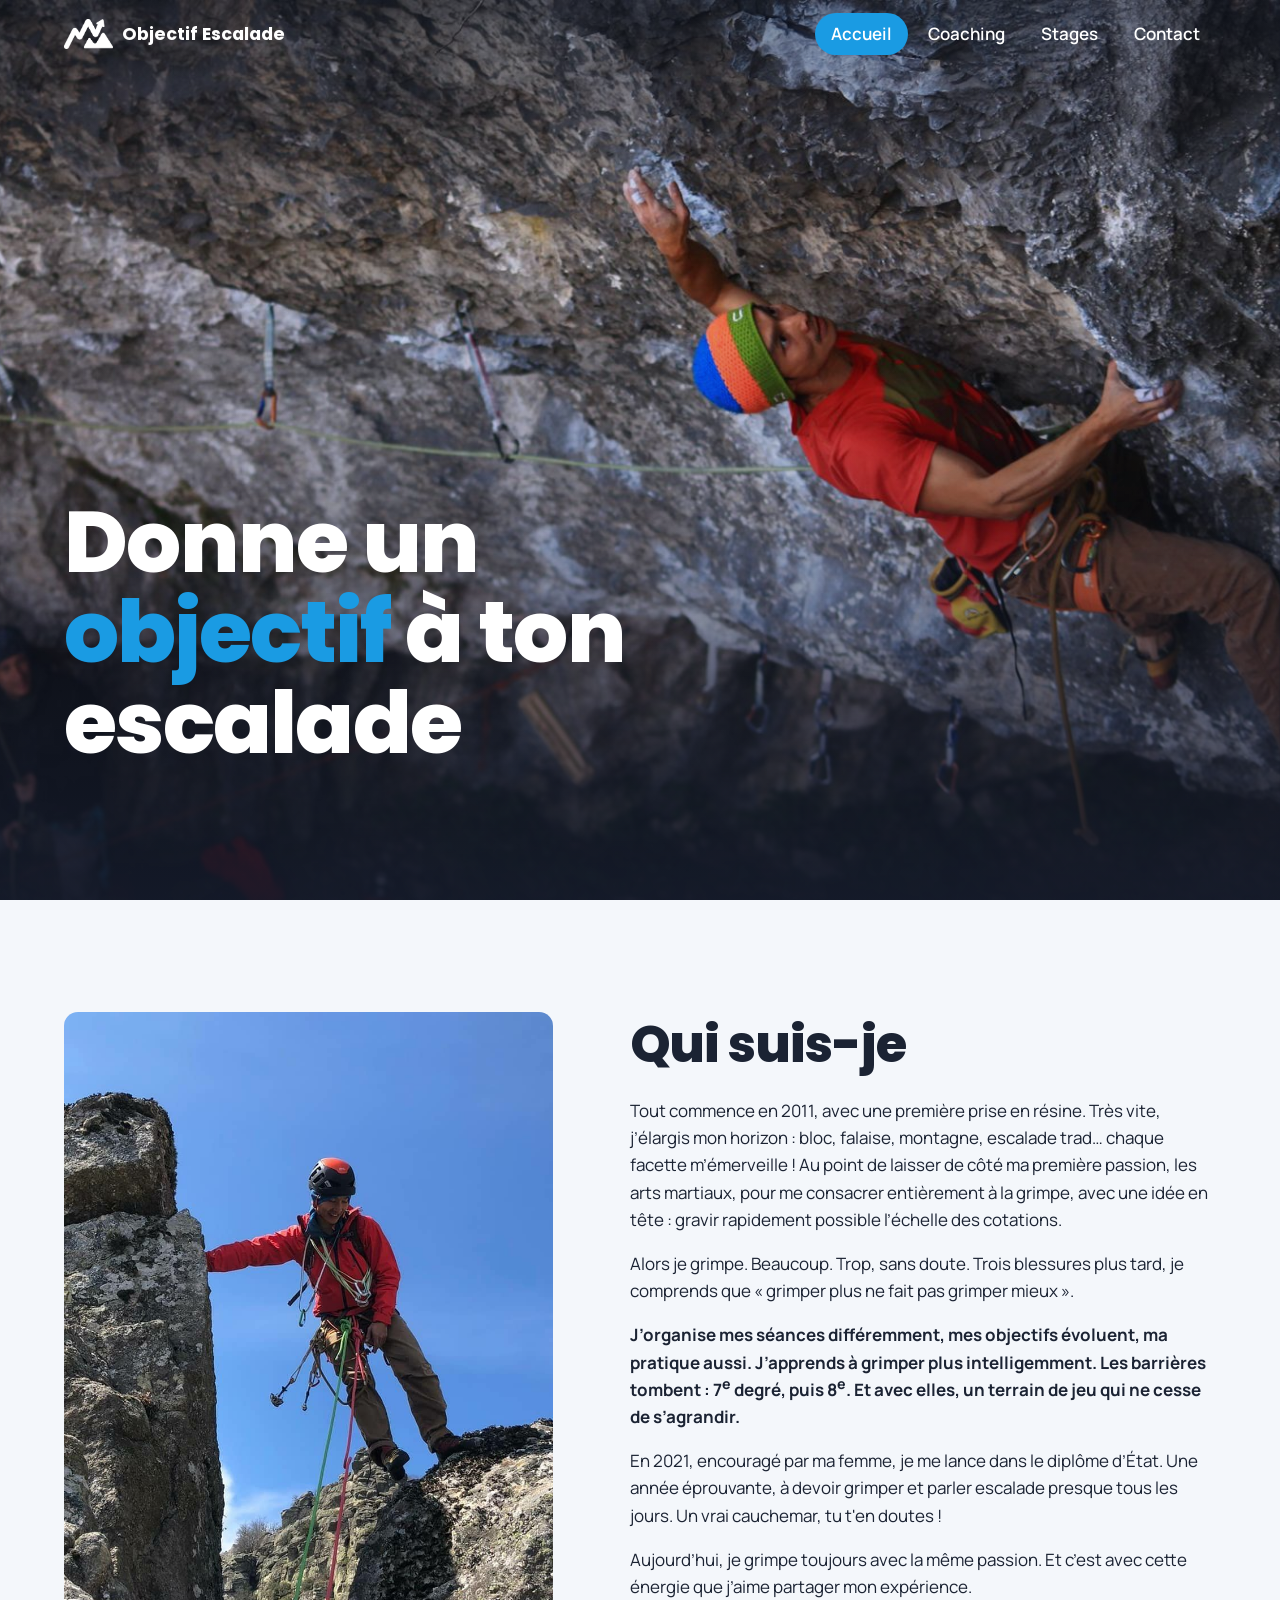
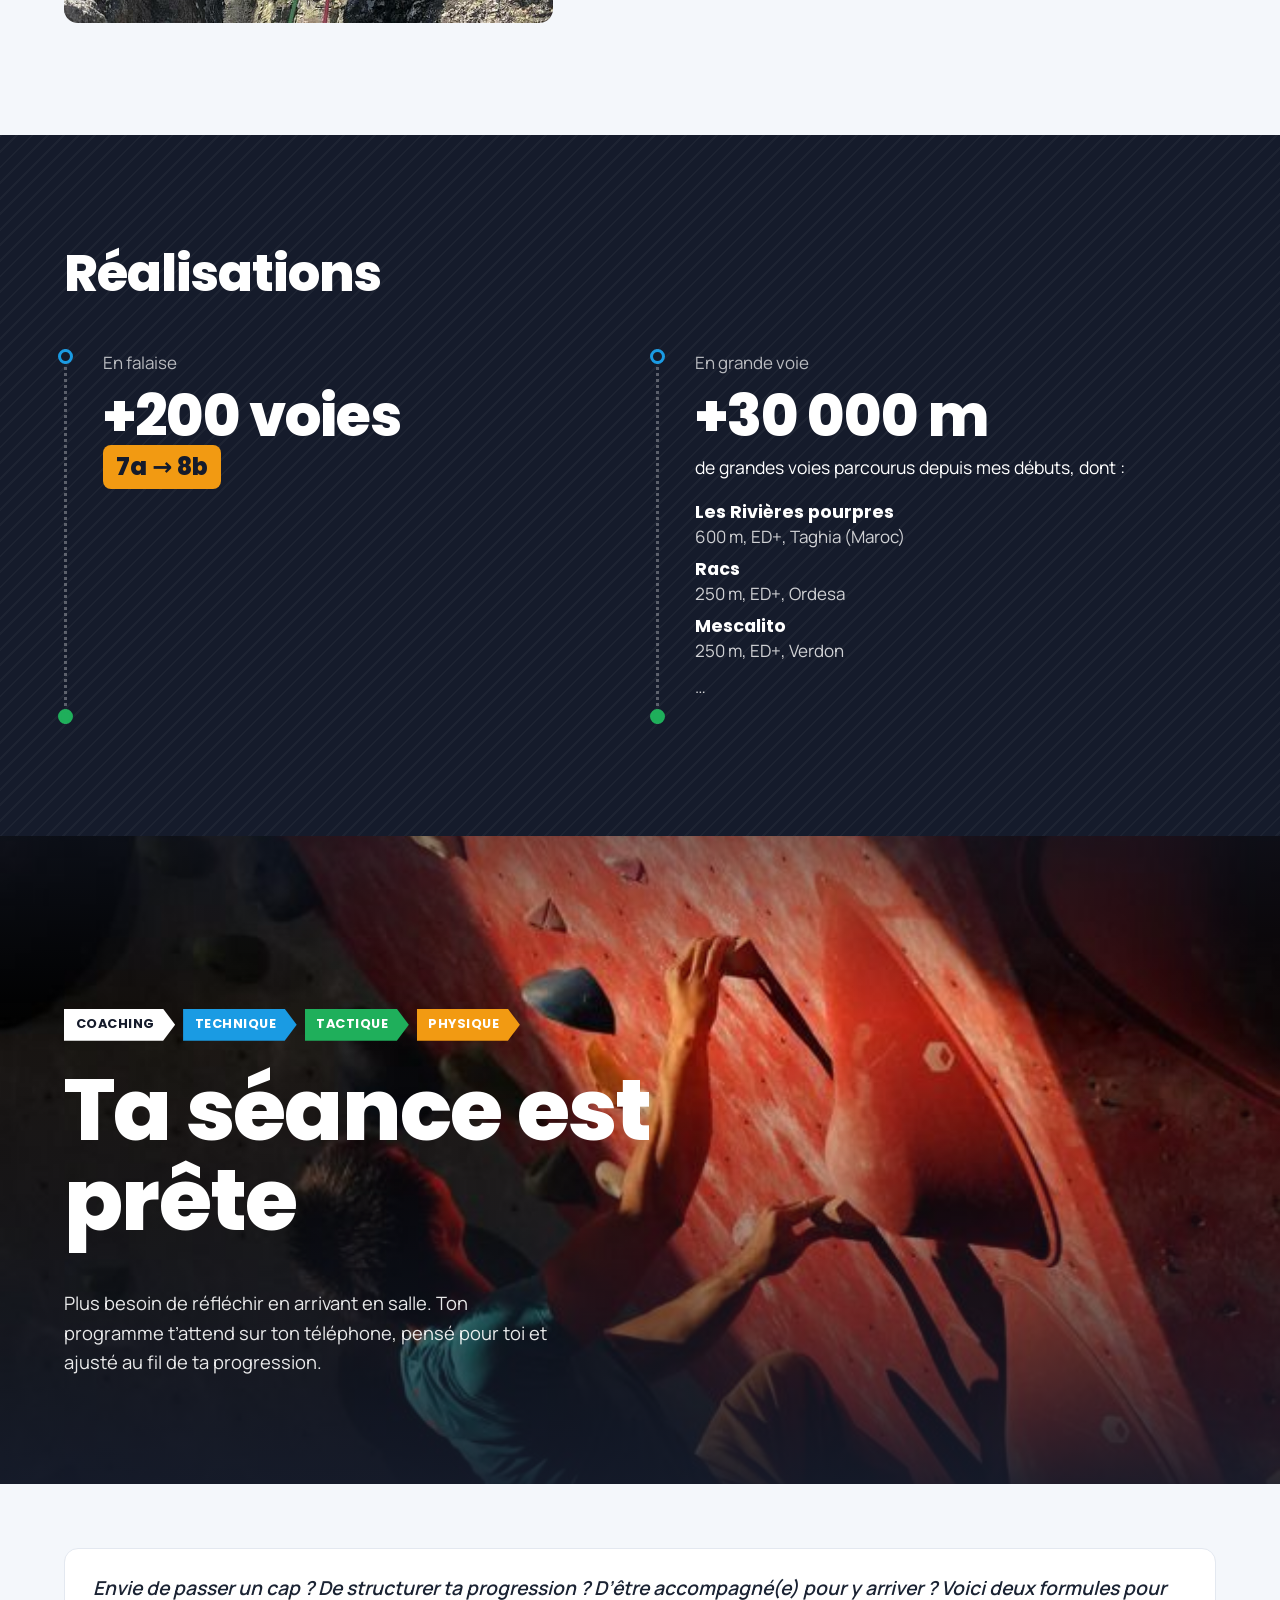
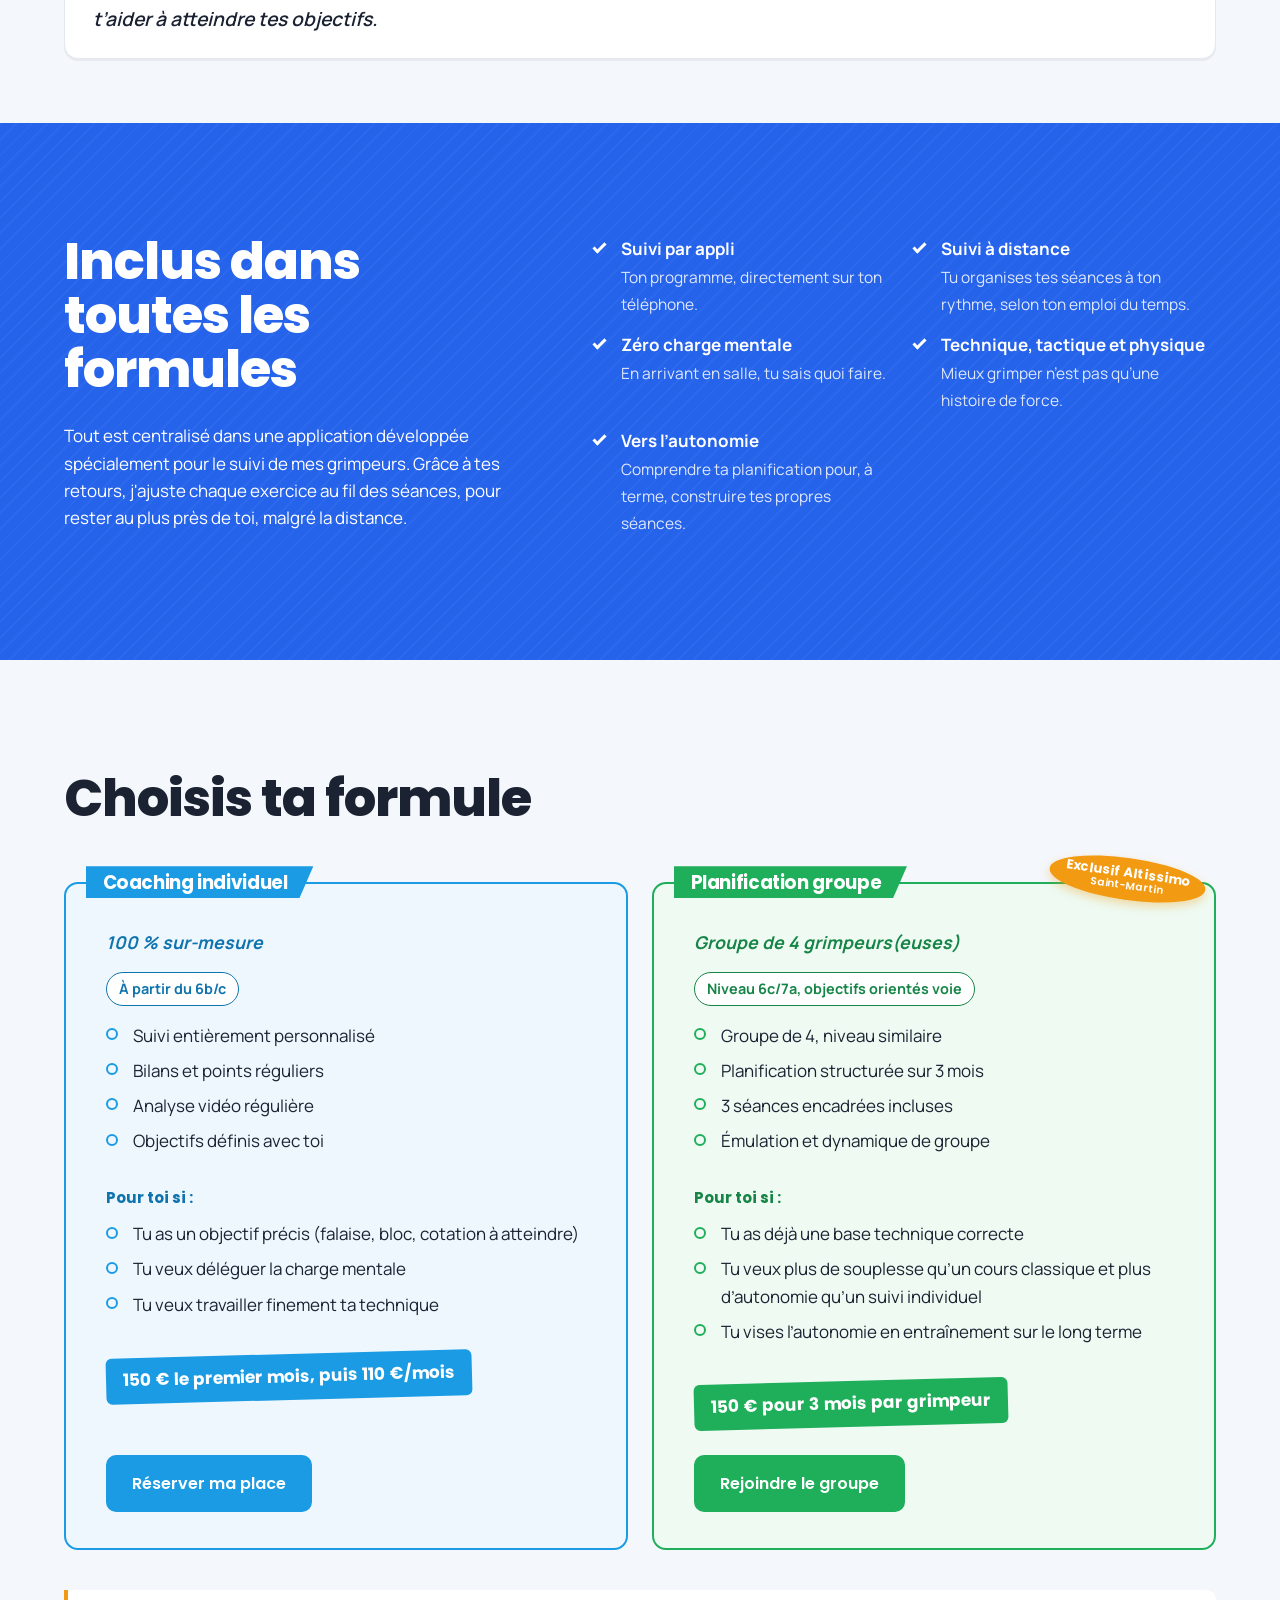
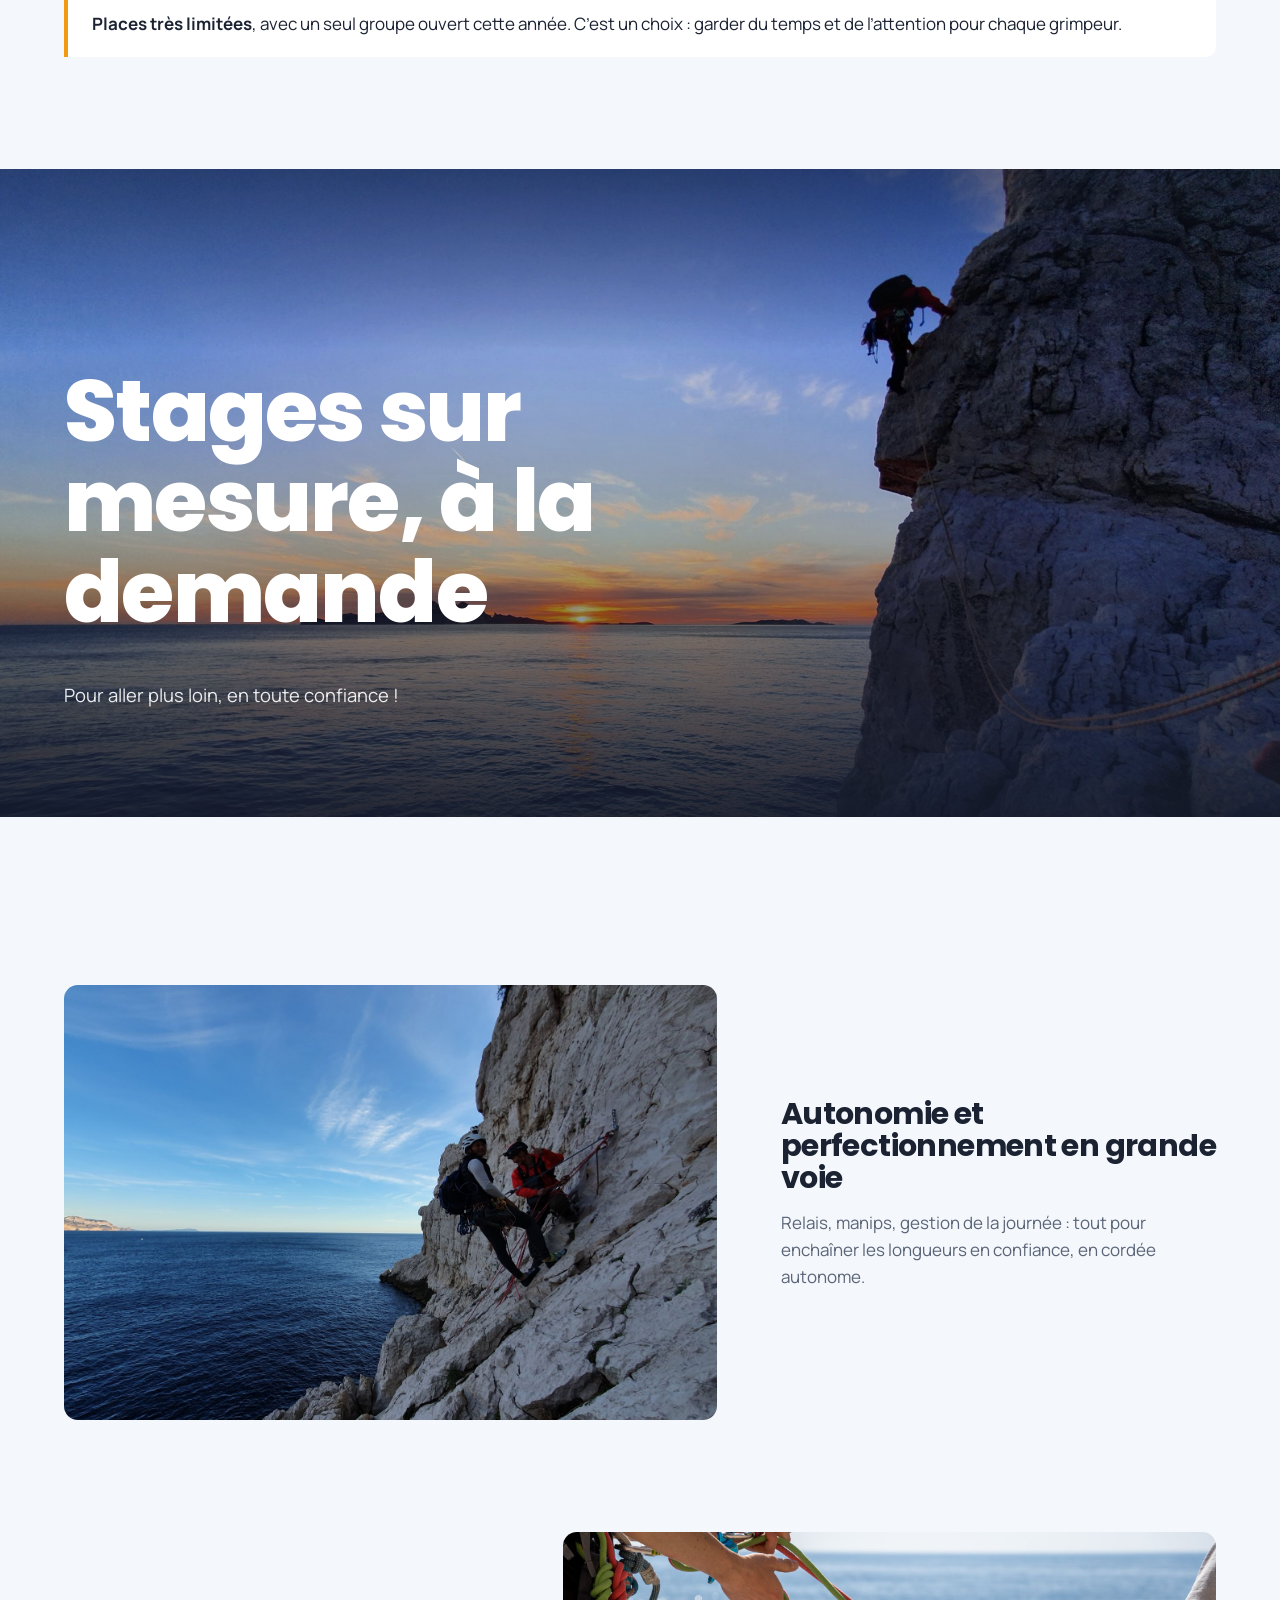
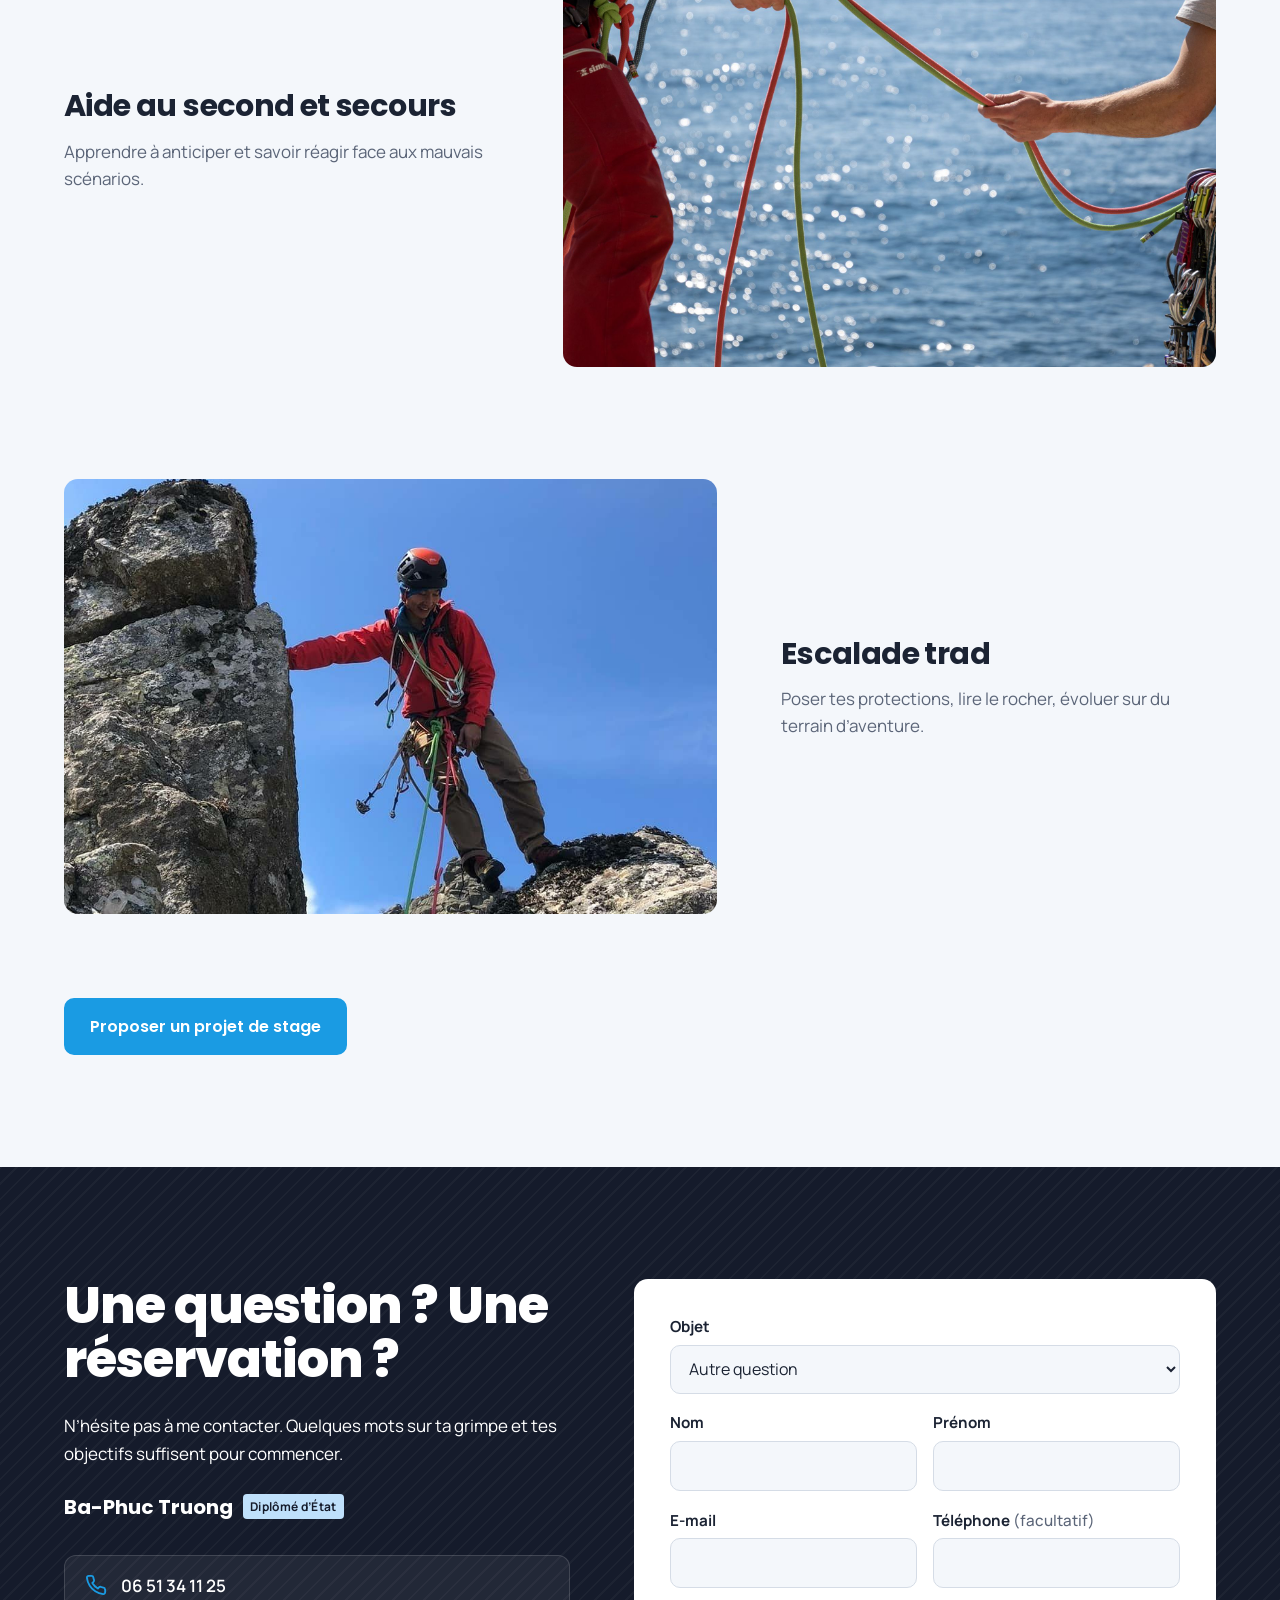
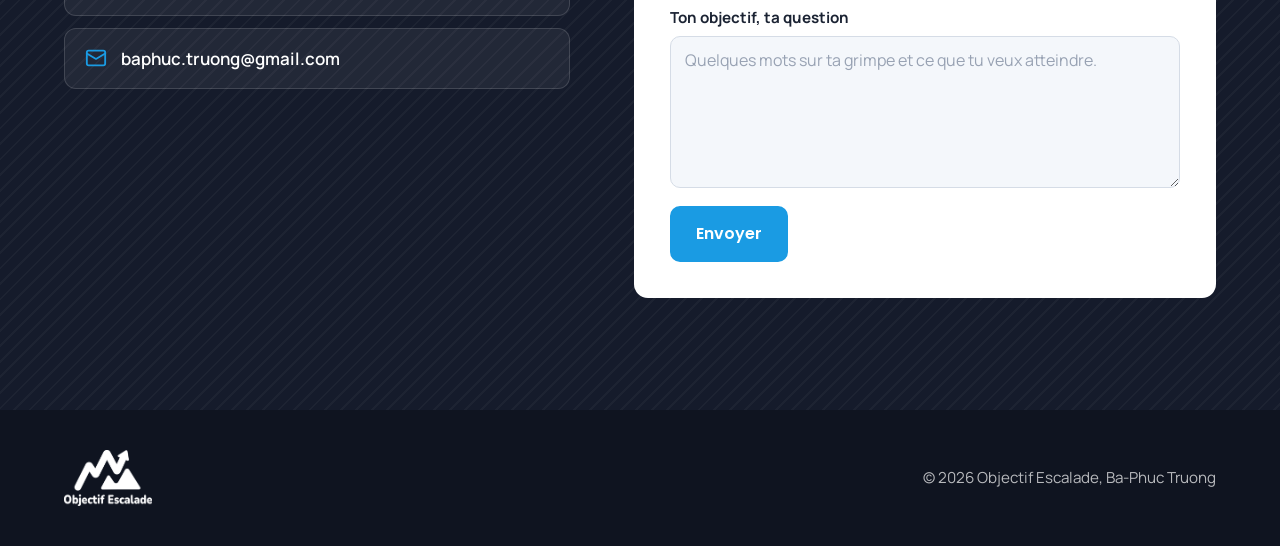
==== commit b6044659: "wip" ====
--- a/index.html
+++ b/index.html
@@ -11,6 +11,8 @@
   <link rel="preconnect" href="https://fonts.gstatic.com" crossorigin>
   <link href="https://fonts.googleapis.com/css2?family=Manrope:wght@400;500;600;700&family=Poppins:ital,wght@0,600;0,700;0,800;1,700&display=swap" rel="stylesheet">
   <link rel="stylesheet" href="assets/css/style.css">
+  <!-- Animations d'apparition : activées tôt pour éviter un flash, sauf si l'utilisateur limite les animations -->
+  <script>if (!matchMedia('(prefers-reduced-motion: reduce)').matches) document.documentElement.classList.add('anim');</script>
 </head>
 <body>
   <header class="entete" data-transparent="oui">
@@ -48,9 +50,9 @@
           </figure>
           <div>
             <h2>Qui suis-je</h2>
-            <p >Tout commence en 2011, avec une première prise en résine. Très vite, j’élargis mon horizon : bloc, falaise, montagne, escalade trad… chaque facette m’émerveille ! Au point de laisser de côté ma première passion, les arts martiaux, pour me consacrer entièrement à la grimpe, avec une idée en tête : gravir le plus rapidement possible les barreaux de l’échelle des cotations.</p>
+            <p >Tout commence en 2011, avec une première prise en résine. Très vite, j’élargis mon horizon : bloc, falaise, montagne, escalade trad… chaque facette m’émerveille ! Au point de laisser de côté ma première passion, les arts martiaux, pour me consacrer entièrement à la grimpe, avec une idée en tête : gravir rapidement possible l’échelle des cotations.</p>
             <p>Alors je grimpe. Beaucoup. Trop, sans doute. Trois blessures plus tard, je comprends que « grimper plus ne fait pas grimper mieux ».</p>
-            <p>J’organise mes séances différemment, mes objectifs évoluent, ma pratique aussi. J’apprends à grimper plus intelligemment. Les barrières tombent : 7<sup>e</sup> degré, puis 8<sup>e</sup>. Et avec elles, un terrain de jeu qui ne cesse de s’agrandir.</p>
+            <p style="font-weight: bold;">J’organise mes séances différemment, mes objectifs évoluent, ma pratique aussi. J’apprends à grimper plus intelligemment. Les barrières tombent : 7<sup>e</sup> degré, puis 8<sup>e</sup>. Et avec elles, un terrain de jeu qui ne cesse de s’agrandir.</p>
             <p>En 2021, encouragé par ma femme, je me lance dans le diplôme d’État. Une année éprouvante, à devoir grimper et parler escalade presque tous les jours. Un vrai cauchemar, tu t'en doutes !</p>
             <p>Aujourd’hui, je grimpe toujours avec la même passion. Et c’est avec cette énergie que j’aime partager mon expérience.</p>
           </div>
@@ -105,14 +107,14 @@
         <div class="conteneur socle__grille">
           <div>
             <h2>Inclus dans toutes les formules</h2>
-            <p>Une même base, et un cap : comprendre ce que tu fais pour devenir autonome.</p>
+            <p>Tout est centralisé dans une application développée spécialement pour le suivi de mes grimpeurs. Grâce à tes retours, j'ajuste chaque exercice au fil des séances, pour rester au plus près de toi, malgré la distance.</p>
           </div>
           <ul class="coches">
             <li><strong>Suivi par appli</strong><span>Ton programme, directement sur ton téléphone.</span></li>
-            <li><strong>Suivi à distance</strong><span>Régulier, où que tu grimpes.</span></li>
+            <li><strong>Suivi à distance</strong><span>Tu organises tes séances à ton rythme, selon ton emploi du temps.</span></li>
             <li><strong>Zéro charge mentale</strong><span>En arrivant en salle, tu sais quoi faire.</span></li>
-            <li><strong>Technique, tactique et physique</strong><span>On fait progresser le tout.</span></li>
-            <li><strong>Vers l’autonomie</strong><span>Apprendre à adapter ta séance selon ta forme du jour.</span></li>
+            <li><strong>Technique, tactique et physique</strong><span>Mieux grimper n’est pas qu’une histoire de force.</span></li>
+            <li><strong>Vers l’autonomie</strong><span>Comprendre ta planification pour, à terme, construire tes propres séances.</span></li>
           </ul>
         </div>
       </section>
--- a/assets/css/style.css
+++ b/assets/css/style.css
@@ -258,3 +258,12 @@
 .pied p { margin: 0; }
 .pied a { text-decoration: none; }
 .pied a:hover { color: #fff; text-decoration: underline; }
+
+/* ---------- Animations d'apparition (discrètes) ----------
+   La classe .anim est posée sur <html> dans le <head> ; sans JS ou avec
+   « réduire les animations », tout reste affiché normalement. */
+.anim .apparait { opacity: 0; transform: translateY(18px);
+  transition: opacity .7s cubic-bezier(.2,.7,.2,1) var(--delai, 0s), transform .7s cubic-bezier(.2,.7,.2,1) var(--delai, 0s); }
+.anim .apparait.visible { opacity: 1; transform: none; }
+.anim #accueil .heros > img { animation: recul 1.8s cubic-bezier(.2,.7,.2,1) both; }
+@keyframes recul { from { transform: scale(1.06); } to { transform: none; } }
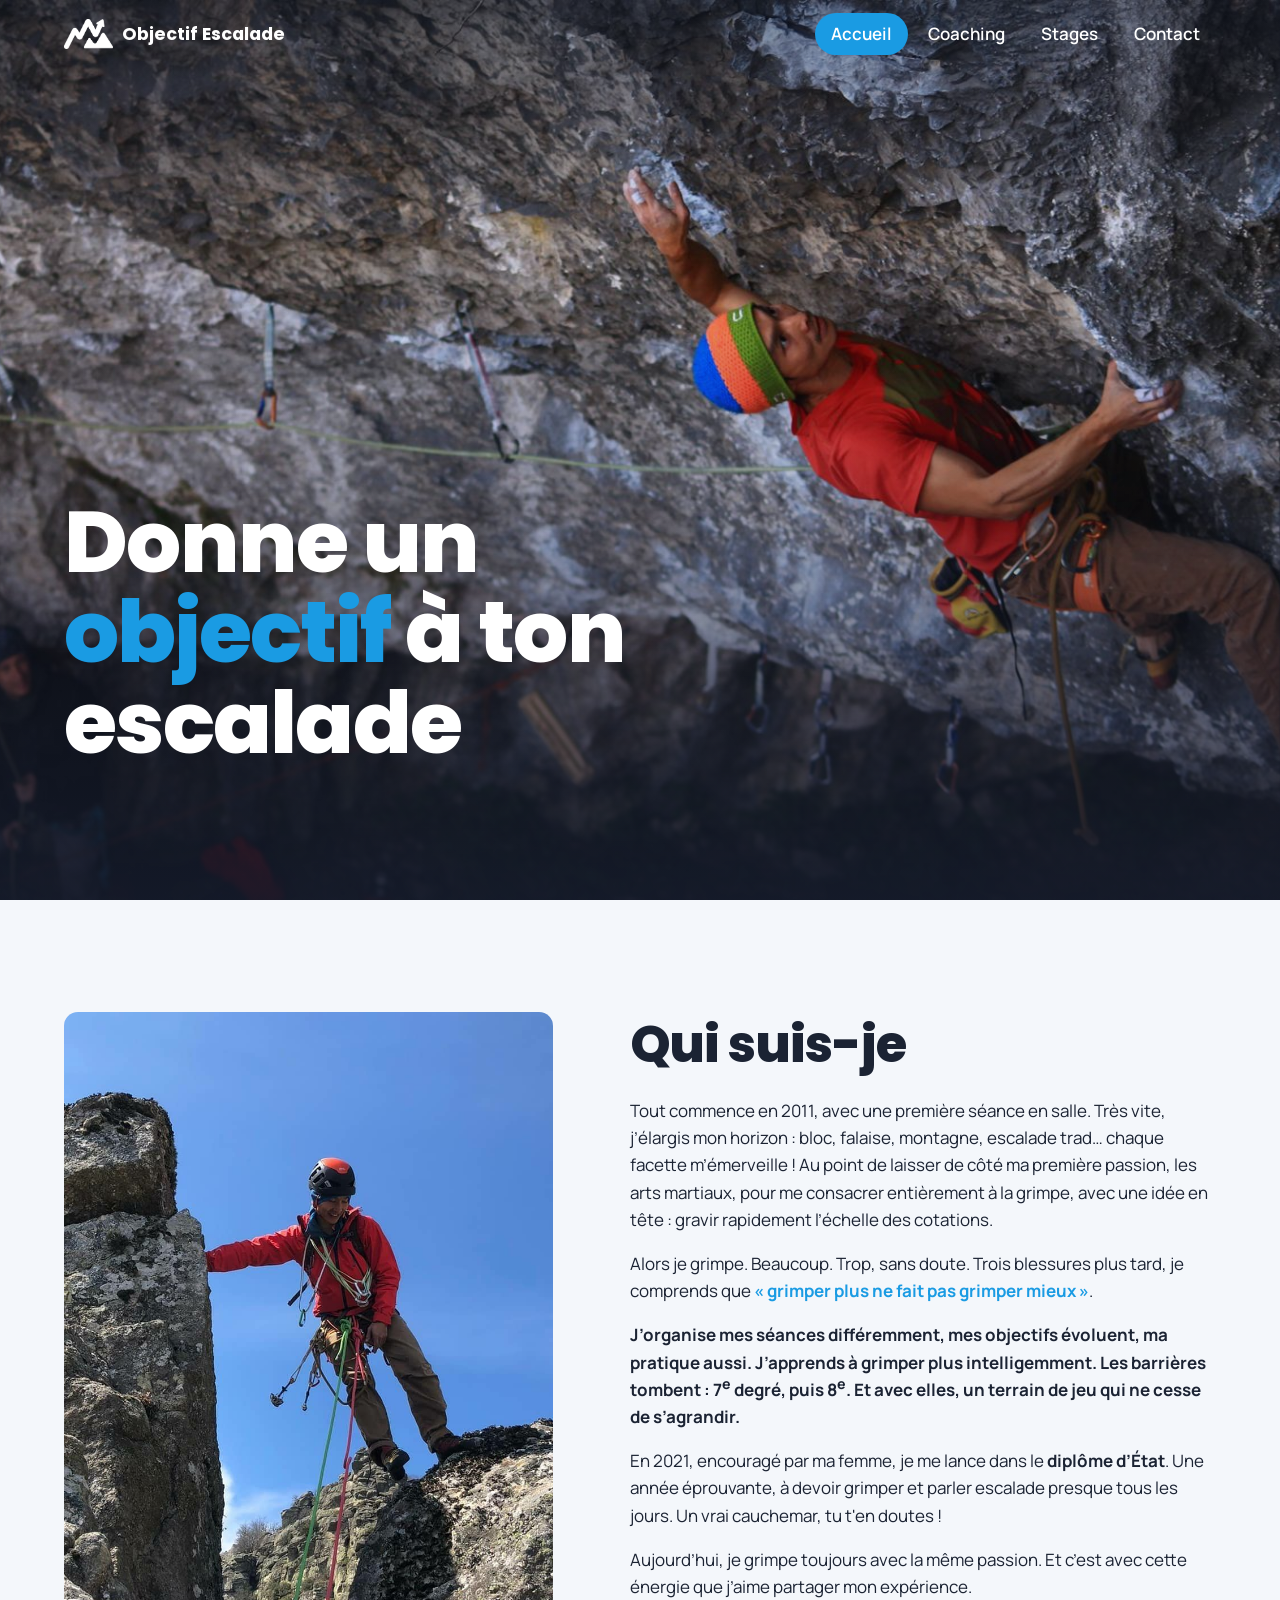
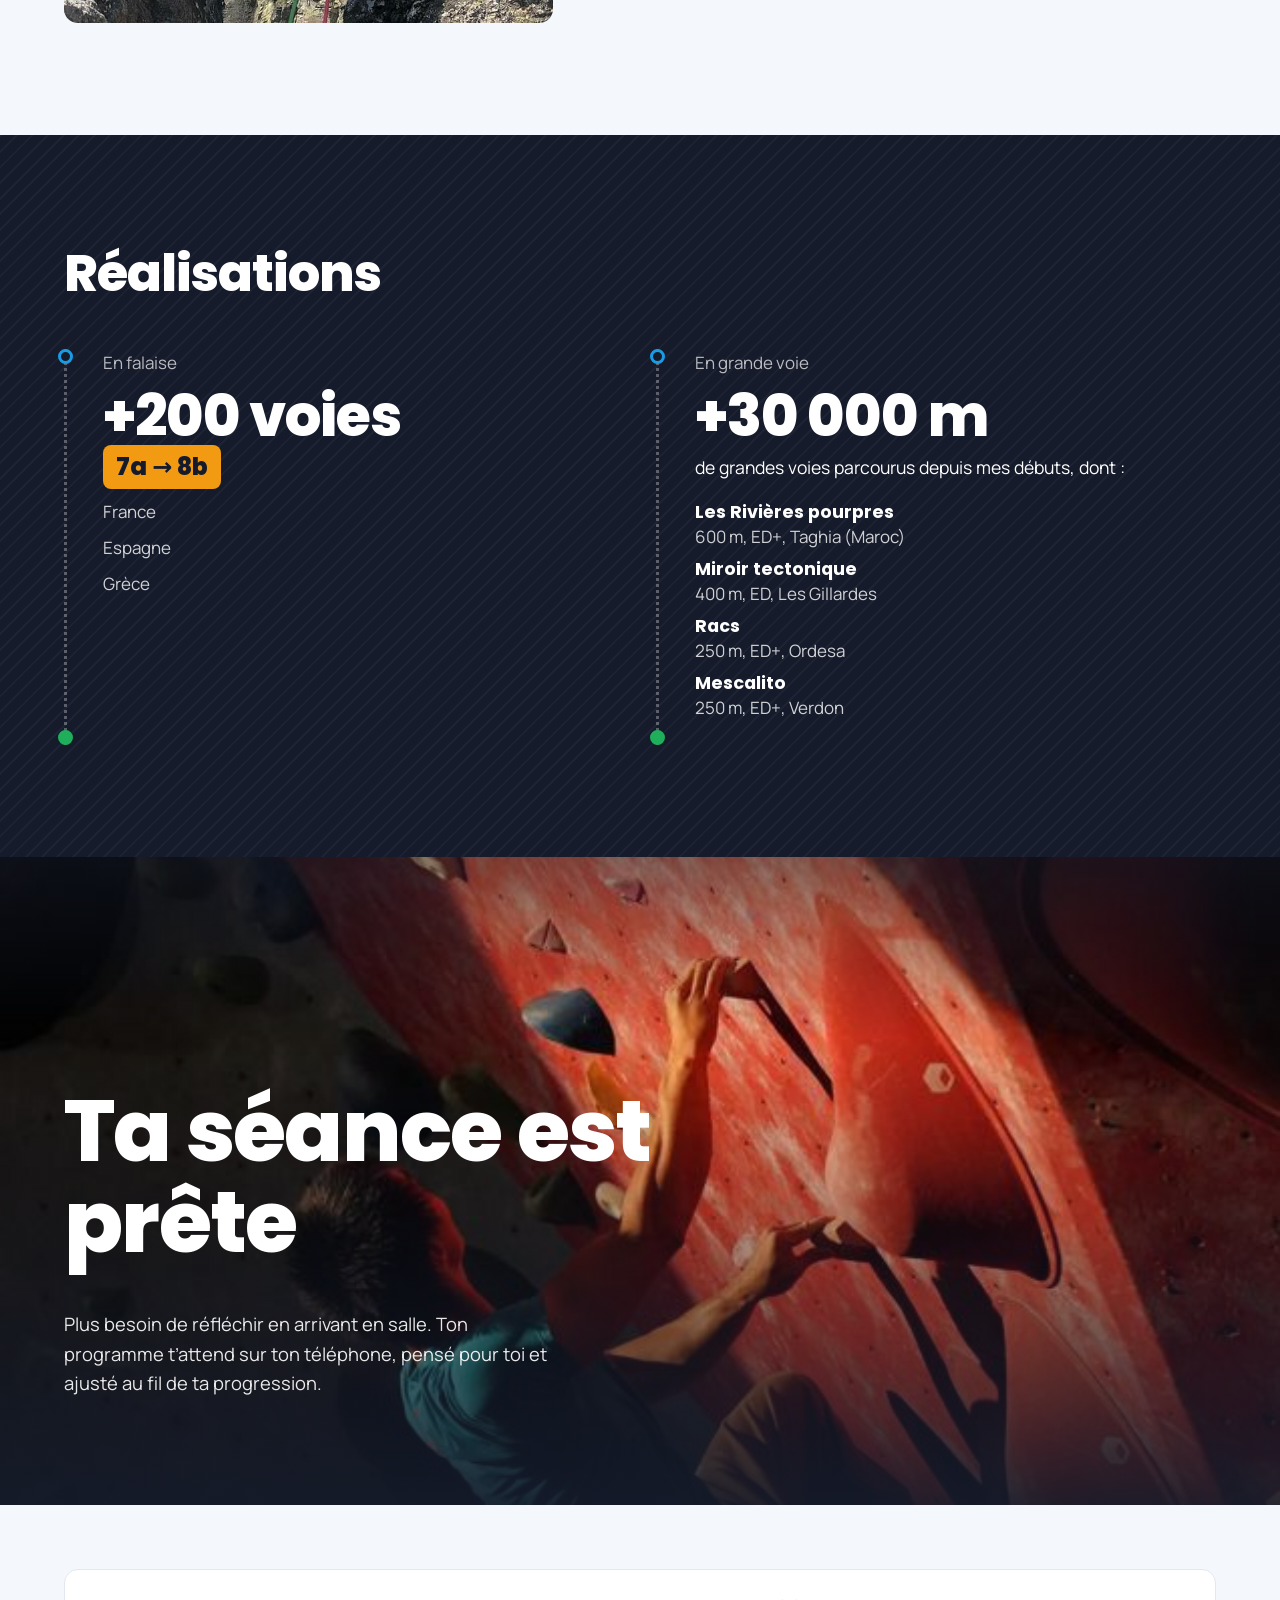
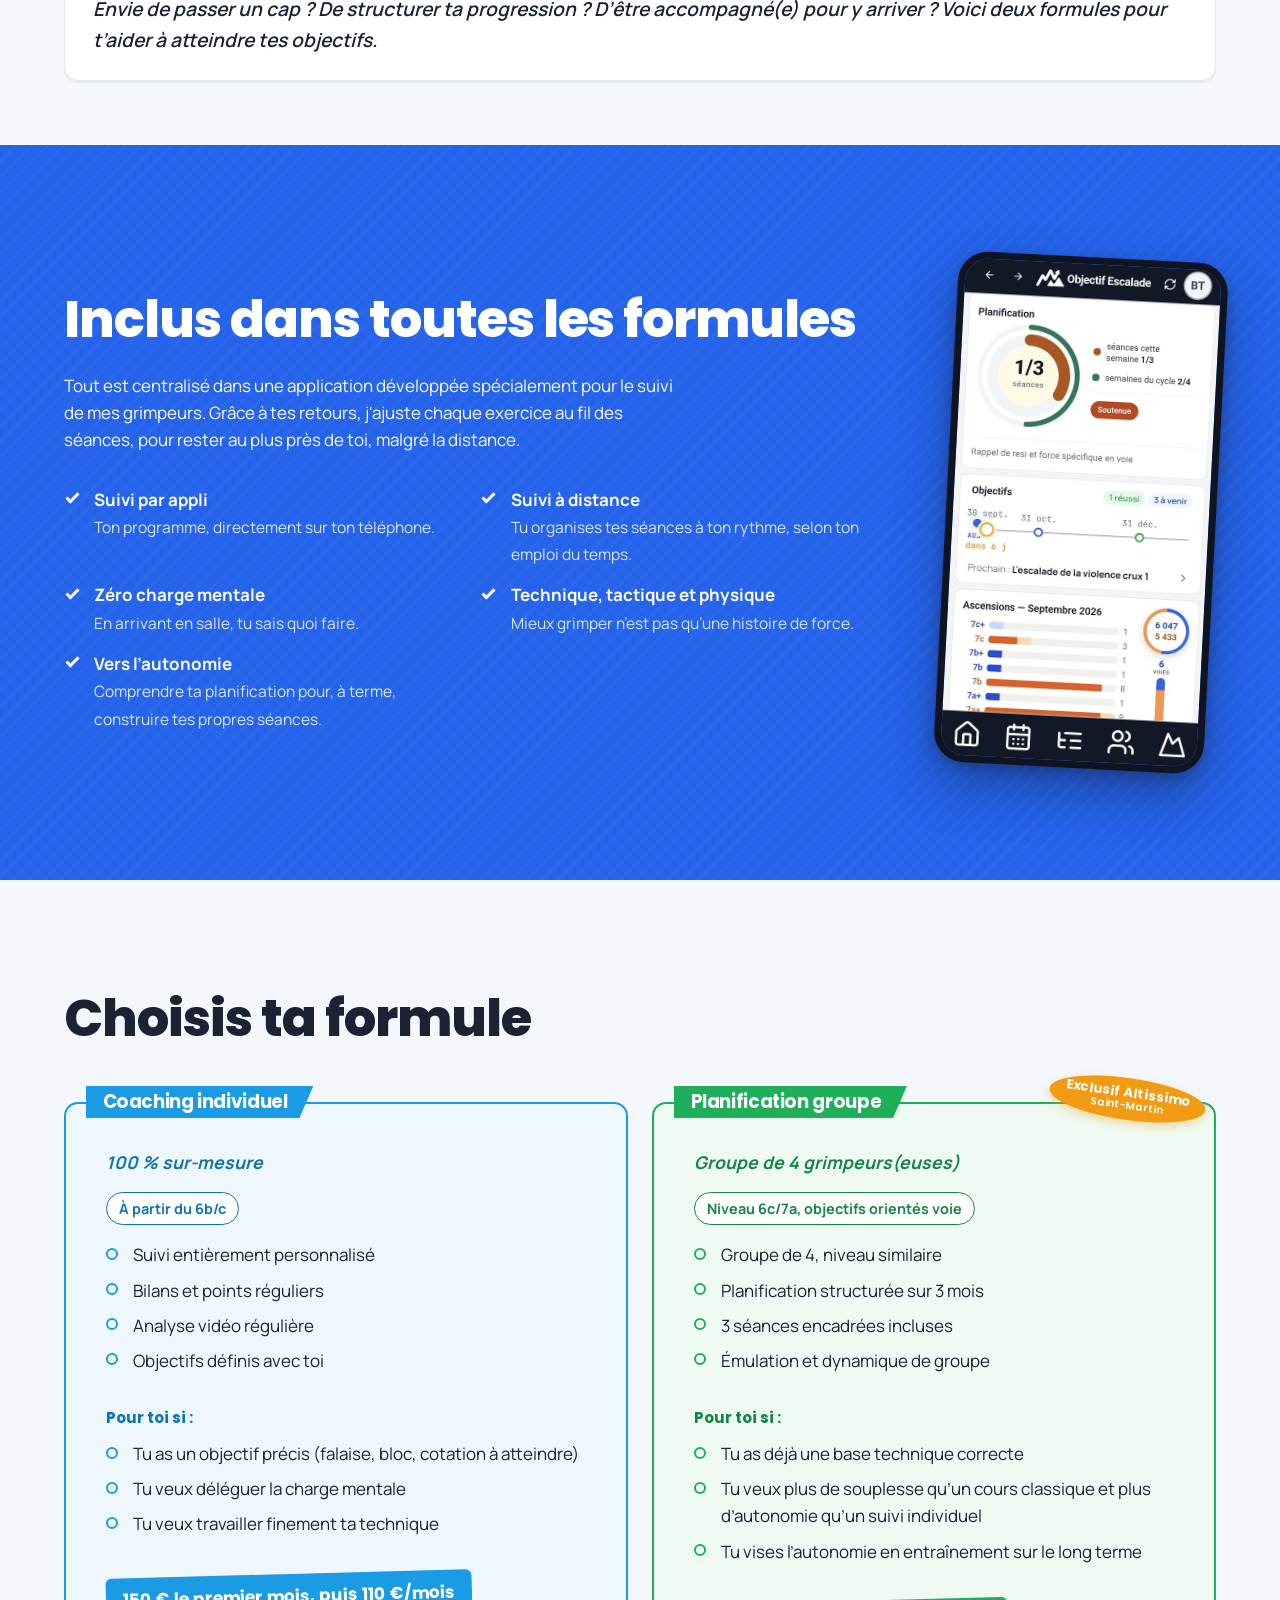
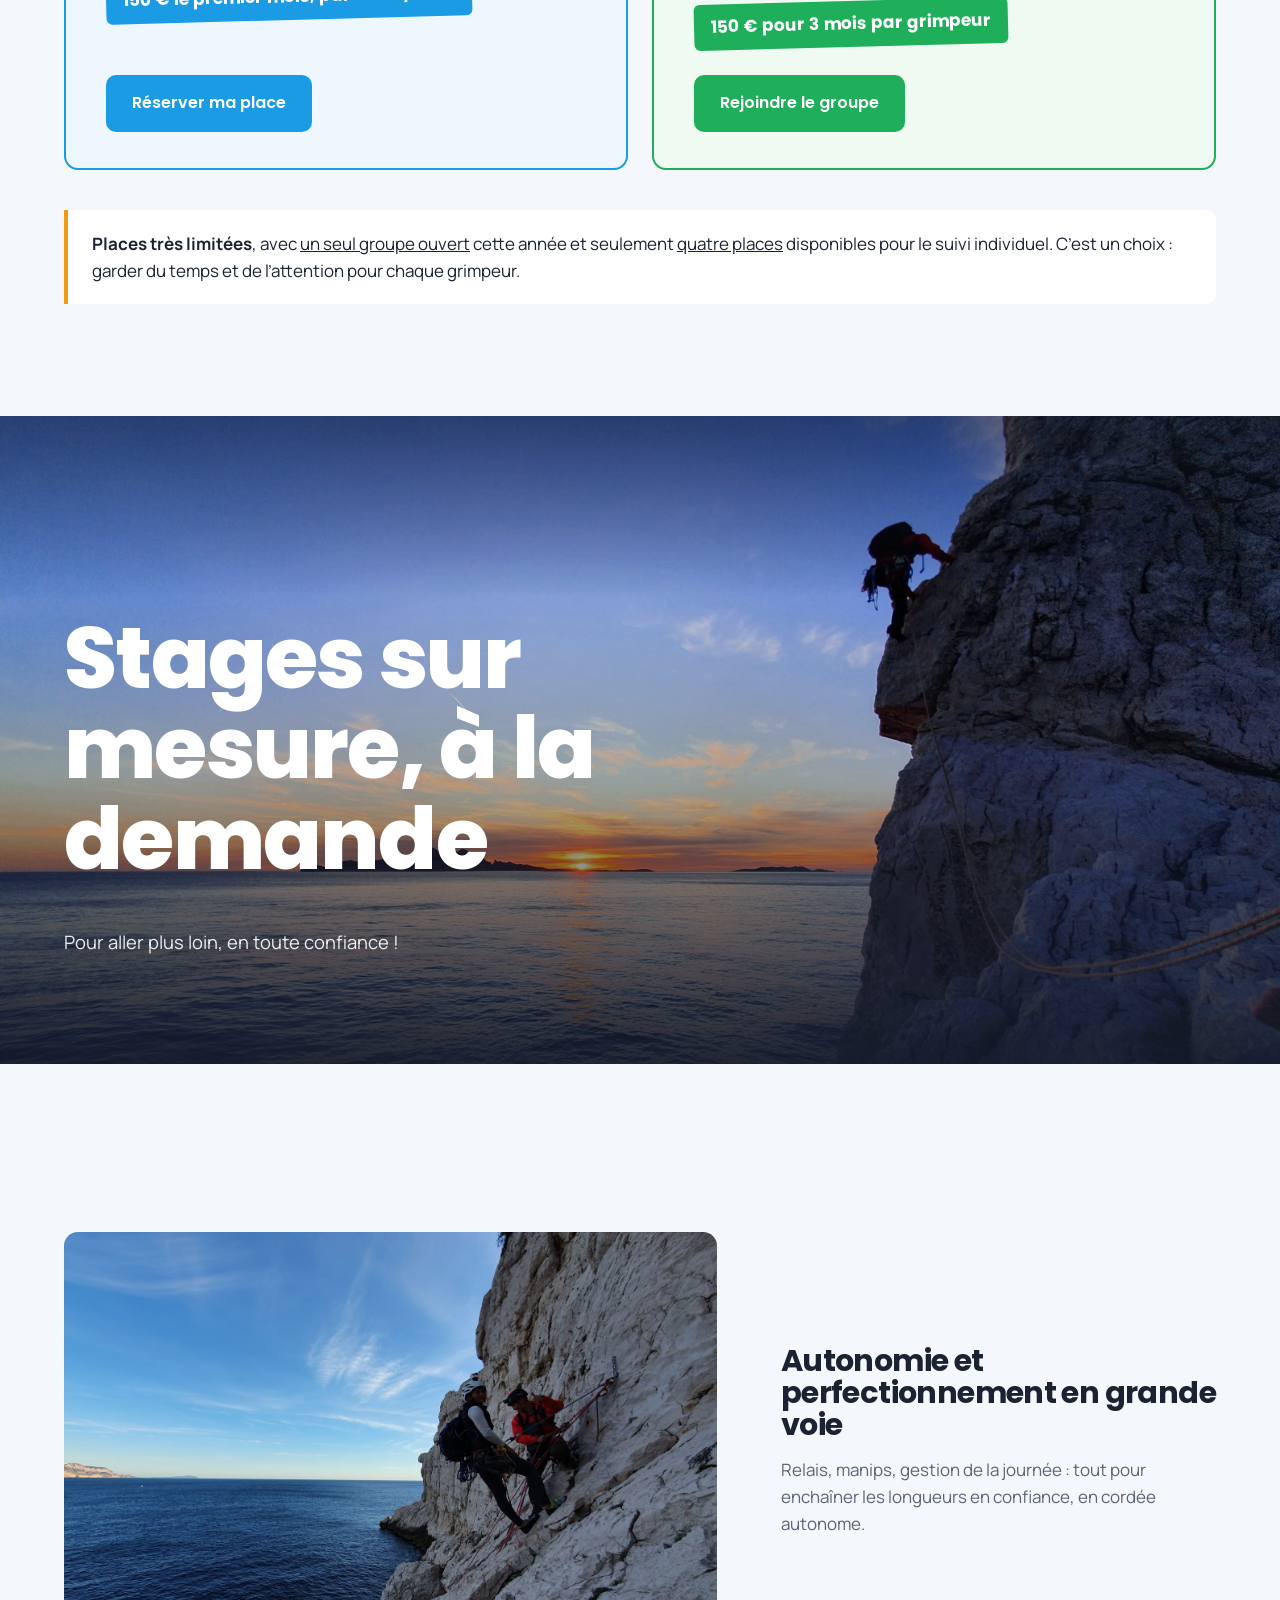
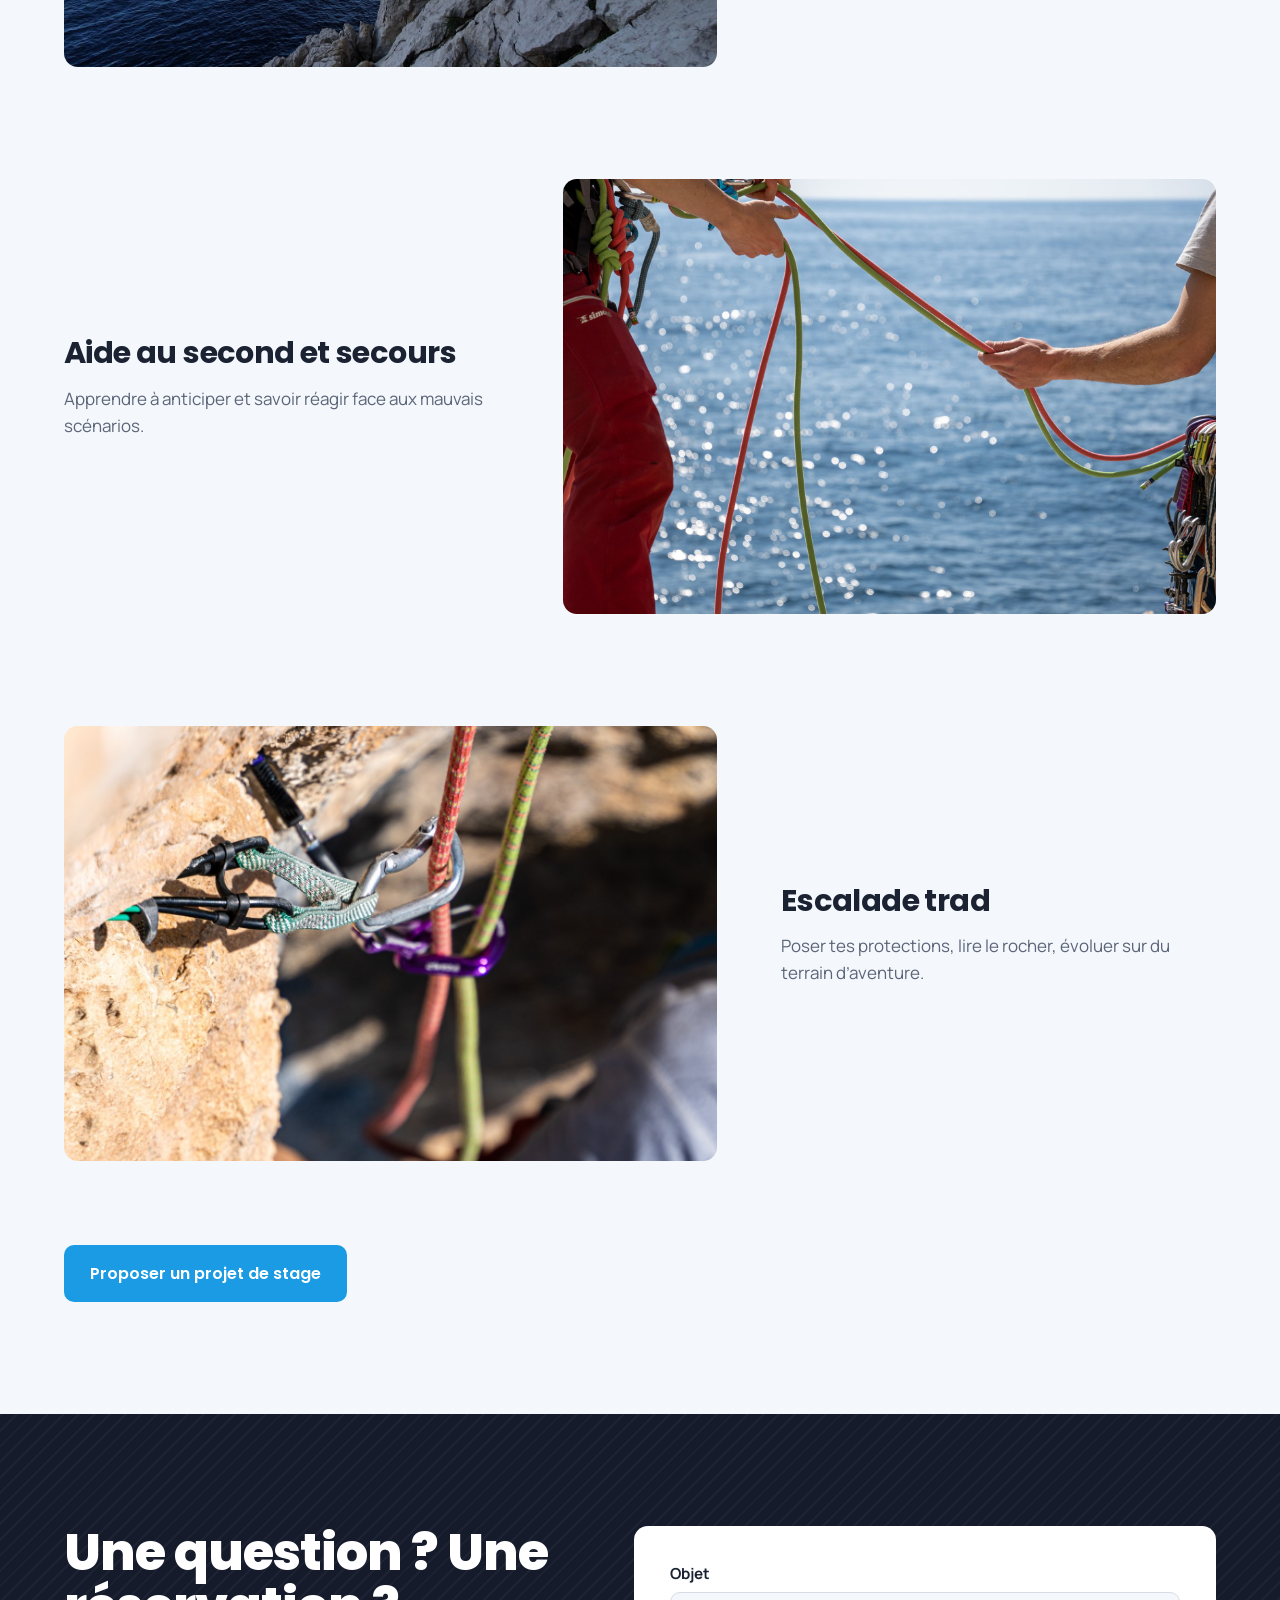
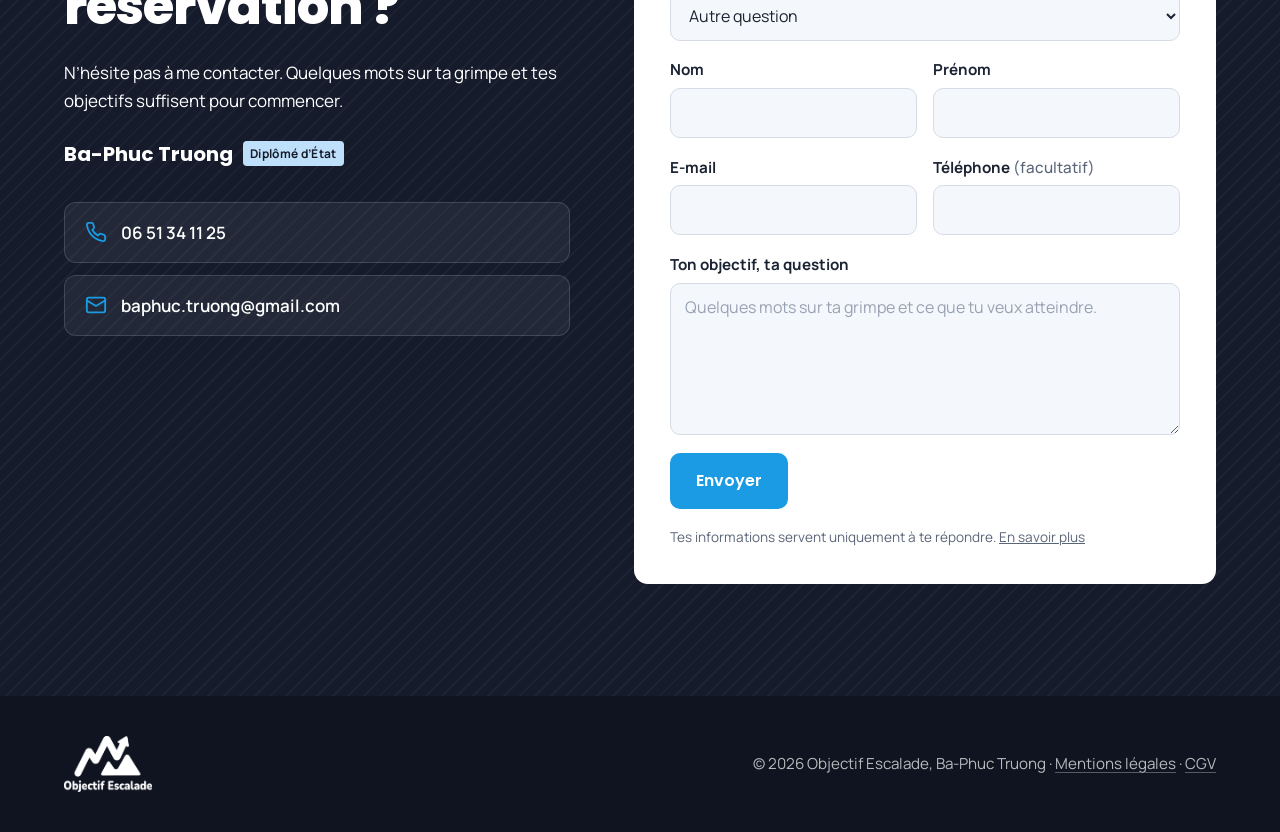
==== commit bdcb8019: "update" ====
--- a/index.html
+++ b/index.html
@@ -50,10 +50,10 @@
           </figure>
           <div>
             <h2>Qui suis-je</h2>
-            <p >Tout commence en 2011, avec une première prise en résine. Très vite, j’élargis mon horizon : bloc, falaise, montagne, escalade trad… chaque facette m’émerveille ! Au point de laisser de côté ma première passion, les arts martiaux, pour me consacrer entièrement à la grimpe, avec une idée en tête : gravir rapidement possible l’échelle des cotations.</p>
-            <p>Alors je grimpe. Beaucoup. Trop, sans doute. Trois blessures plus tard, je comprends que « grimper plus ne fait pas grimper mieux ».</p>
+            <p >Tout commence en 2011, avec une première séance en salle. Très vite, j’élargis mon horizon : bloc, falaise, montagne, escalade trad… chaque facette m’émerveille ! Au point de laisser de côté ma première passion, les arts martiaux, pour me consacrer entièrement à la grimpe, avec une idée en tête : gravir rapidement l’échelle des cotations.</p>
+            <p>Alors je grimpe. Beaucoup. Trop, sans doute. Trois blessures plus tard, je comprends que <span class="bleu" style="font-weight: bold;">« grimper plus ne fait pas grimper mieux »</span>.</p>
             <p style="font-weight: bold;">J’organise mes séances différemment, mes objectifs évoluent, ma pratique aussi. J’apprends à grimper plus intelligemment. Les barrières tombent : 7<sup>e</sup> degré, puis 8<sup>e</sup>. Et avec elles, un terrain de jeu qui ne cesse de s’agrandir.</p>
-            <p>En 2021, encouragé par ma femme, je me lance dans le diplôme d’État. Une année éprouvante, à devoir grimper et parler escalade presque tous les jours. Un vrai cauchemar, tu t'en doutes !</p>
+            <p>En 2021, encouragé par ma femme, je me lance dans le <span style="font-weight: bold;">diplôme d’État</span>. Une année éprouvante, à devoir grimper et parler escalade presque tous les jours. Un vrai cauchemar, tu t'en doutes !</p>
             <p>Aujourd’hui, je grimpe toujours avec la même passion. Et c’est avec cette énergie que j’aime partager mon expérience.</p>
           </div>
         </div>
@@ -67,6 +67,11 @@
               <p class="voie__question">En falaise</p>
               <p class="voie__nom">+200 voies</p>
               <p class="voie__cotation">7a → 8b</p>
+              <ul class="voie__liste">
+                <li>France</li>
+                <li>Espagne</li>
+                <li>Grèce</li>
+              </ul>
             </article>
             <article class="voie">
               <p class="voie__question">En grande voie</p>
@@ -74,9 +79,9 @@
               <p class="voie__lieu">de grandes voies parcourus depuis mes débuts, dont :</p>
               <ul class="voie__liste">
                 <li><b>Les Rivières pourpres</b> 600 m, ED+, Taghia (Maroc)</li>
+                <li><b>Miroir tectonique</b> 400 m, ED, Les Gillardes</li>
                 <li><b>Racs</b> 250 m, ED+, Ordesa</li>
                 <li><b>Mescalito</b> 250 m, ED+, Verdon</li>
-                <li>…</li>
               </ul>
             </article>
           </div>
@@ -108,14 +113,17 @@
           <div>
             <h2>Inclus dans toutes les formules</h2>
             <p>Tout est centralisé dans une application développée spécialement pour le suivi de mes grimpeurs. Grâce à tes retours, j'ajuste chaque exercice au fil des séances, pour rester au plus près de toi, malgré la distance.</p>
-          </div>
-          <ul class="coches">
-            <li><strong>Suivi par appli</strong><span>Ton programme, directement sur ton téléphone.</span></li>
-            <li><strong>Suivi à distance</strong><span>Tu organises tes séances à ton rythme, selon ton emploi du temps.</span></li>
-            <li><strong>Zéro charge mentale</strong><span>En arrivant en salle, tu sais quoi faire.</span></li>
-            <li><strong>Technique, tactique et physique</strong><span>Mieux grimper n’est pas qu’une histoire de force.</span></li>
-            <li><strong>Vers l’autonomie</strong><span>Comprendre ta planification pour, à terme, construire tes propres séances.</span></li>
-          </ul>
+            <ul class="coches">
+              <li><strong>Suivi par appli</strong><span>Ton programme, directement sur ton téléphone.</span></li>
+              <li><strong>Suivi à distance</strong><span>Tu organises tes séances à ton rythme, selon ton emploi du temps.</span></li>
+              <li><strong>Zéro charge mentale</strong><span>En arrivant en salle, tu sais quoi faire.</span></li>
+              <li><strong>Technique, tactique et physique</strong><span>Mieux grimper n’est pas qu’une histoire de force.</span></li>
+              <li><strong>Vers l’autonomie</strong><span>Comprendre ta planification pour, à terme, construire tes propres séances.</span></li>
+            </ul>
+          </div>
+          <figure class="telephone">
+            <img src="assets/img/appli-accueil.jpg" alt="Écran d’accueil de l’application Objectif Escalade : séances de la semaine, objectifs à venir et ascensions du mois" width="540" height="1049" loading="lazy">
+          </figure>
         </div>
       </section>
 
@@ -165,7 +173,7 @@
             </article>
           </div>
           <div class="encart">
-            <p><strong>Places très limitées</strong>, avec un seul groupe ouvert cette année. C’est un choix : garder du temps et de l’attention pour chaque grimpeur.</p>
+            <p><strong>Places très limitées</strong>, avec <u>un seul groupe ouvert</u> cette année et seulement <u>quatre places</u> disponibles pour le suivi individuel. C’est un choix : garder du temps et de l’attention pour chaque grimpeur.</p>
           </div>
         </div>
       </section>
@@ -198,7 +206,7 @@
             </div>
           </article>
           <article class="stage">
-            <figure><img src="assets/img/portrait-montagne.jpg" alt="Grimpeur au sommet d’une aiguille rocheuse, matériel au baudrier" loading="lazy" style="object-position:55% 40%"></figure>
+            <figure><img src="assets/img/trad.jpg" alt="Grimpeur au sommet d’une aiguille rocheuse, matériel au baudrier" loading="lazy" style="object-position:55% 40%"></figure>
             <div>
               <h3>Escalade trad</h3>
               <p>Poser tes protections, lire le rocher, évoluer sur du terrain d’aventure.</p>
@@ -260,6 +268,7 @@
           </div>
           <button class="btn" type="submit">Envoyer</button>
           <p class="formulaire__statut" role="status" aria-live="polite"></p>
+          <p class="formulaire__mention">Tes informations servent uniquement à te répondre. <a href="mentions-legales.html#donnees">En savoir plus</a></p>
         </form>
       </div>
     </section>
@@ -268,9 +277,11 @@
   <footer class="pied">
     <div class="conteneur">
       <img src="assets/img/logo_blanc_label.png" alt="Objectif Escalade" width="395" height="252" loading="lazy">
-      <p>© <span data-annee></span> Objectif Escalade, Ba-Phuc Truong</p>
+      <p>© <span data-annee></span> Objectif Escalade, Ba-Phuc Truong · <a href="mentions-legales.html">Mentions légales</a> · <a href="cgv.html">CGV</a></p>
     </div>
   </footer>
   <script src="assets/js/main.js"></script>
+  <!-- Cloudflare Web Analytics (statistiques de visite, sans cookie) -->
+  <script type="module" src="https://static.cloudflareinsights.com/beacon.min.js" data-cf-beacon='{"token": "87db9583abf14a68b3e203447422dbeb"}'></script>
 </body>
 </html>
--- a/assets/css/style.css
+++ b/assets/css/style.css
@@ -166,7 +166,13 @@
 
 .socle { background-color: var(--roi); background-image: var(--rayures); color: #fff; }
 .socle__grille { display: grid; gap: 2rem; }
-@media (min-width: 860px) { .socle__grille { grid-template-columns: 1fr 1.4fr; gap: 5rem; align-items: start; } }
+@media (min-width: 860px) { .socle__grille { grid-template-columns: 1fr auto; gap: 4rem; align-items: center; } }
+.socle .coches { margin-top: 2rem; }
+/* Capture de l'appli dans un cadre de téléphone, légèrement inclinée (comme sur le flyer) */
+.telephone { margin: 0 auto; width: min(62vw, 260px); }
+.telephone img { width: 100%; border: 7px solid #0F1420; border-radius: 30px; background: #0F1420;
+  box-shadow: 0 24px 48px rgba(15,20,32,.35), 0 4px 12px rgba(15,20,32,.25); transform: rotate(3deg); }
+@media (min-width: 860px) { .telephone { width: 270px; margin: 0; } }
 .coches { list-style: none; margin: 0; padding: 0; display: grid; gap: .9rem; }
 @media (min-width: 560px) { .coches { grid-template-columns: 1fr 1fr; } }
 .coches li { position: relative; padding-left: 1.9rem; }
@@ -244,6 +250,8 @@
 .formulaire .btn:disabled { opacity: .6; cursor: wait; }
 .formulaire__statut { grid-column: 1 / -1; margin: 0; font-weight: 600; }
 .formulaire__statut:empty { display: none; }
+.formulaire__mention { grid-column: 1 / -1; margin: 0; font-size: .85rem; color: var(--gris); }
+.formulaire__mention a { color: inherit; }
 .formulaire__statut.ok { color: #168547; }
 .formulaire__statut.erreur { color: #C0392B; }
 .piege { position: absolute; left: -9999px; }
@@ -257,7 +265,28 @@
 .pied img { height: 56px; width: auto; }
 .pied p { margin: 0; }
 .pied a { text-decoration: none; }
-.pied a:hover { color: #fff; text-decoration: underline; }
+.pied a { text-decoration: underline; text-underline-offset: 3px; text-decoration-color: rgba(255,255,255,.3); }
+.pied a:hover { color: #fff; text-decoration-color: currentColor; }
+
+/* ---------- Page CGV ---------- */
+.legal { padding-top: calc(4.25rem + clamp(2.5rem, 6vw, 4rem)); }
+.legal article { max-width: 46rem; }
+.legal h1 { font-size: clamp(2rem, 5vw, 3rem); }
+.legal h2 { font-size: clamp(1.2rem, 2.6vw, 1.45rem); font-weight: 700; margin: 2.75rem 0 .9rem; padding-top: .25rem; scroll-margin-top: 5.5rem; }
+.legal p, .legal li { max-width: none; font-size: 1rem; }
+.legal ul { padding-left: 1.25rem; margin: 0 0 1em; }
+.legal li { margin-bottom: .4rem; }
+.legal a { color: #0F74AE; overflow-wrap: anywhere; }
+.legal__version { color: var(--gris); margin-bottom: 2rem; }
+.legal__intro { background: var(--blanc); border: 1px solid #E3E8F0; border-left: 4px solid var(--ciel); border-radius: 0 12px 12px 0; padding: 1.25rem 1.5rem; }
+.legal__intro p { margin: 0 0 .35rem; }
+.legal__intro p:last-child { margin: 0; }
+.legal__sommaire { margin-top: 2rem; }
+.legal__sommaire > p { font-family: var(--titre); font-weight: 700; margin-bottom: .5rem; }
+.legal__sommaire ol { margin: 0; padding-left: 0; list-style: none; columns: 2 18rem; column-gap: 2rem; }
+.legal__sommaire li { margin-bottom: .3rem; break-inside: avoid; }
+.legal__sommaire a { text-decoration: none; }
+.legal__sommaire a:hover { text-decoration: underline; }
 
 /* ---------- Animations d'apparition (discrètes) ----------
    La classe .anim est posée sur <html> dans le <head> ; sans JS ou avec
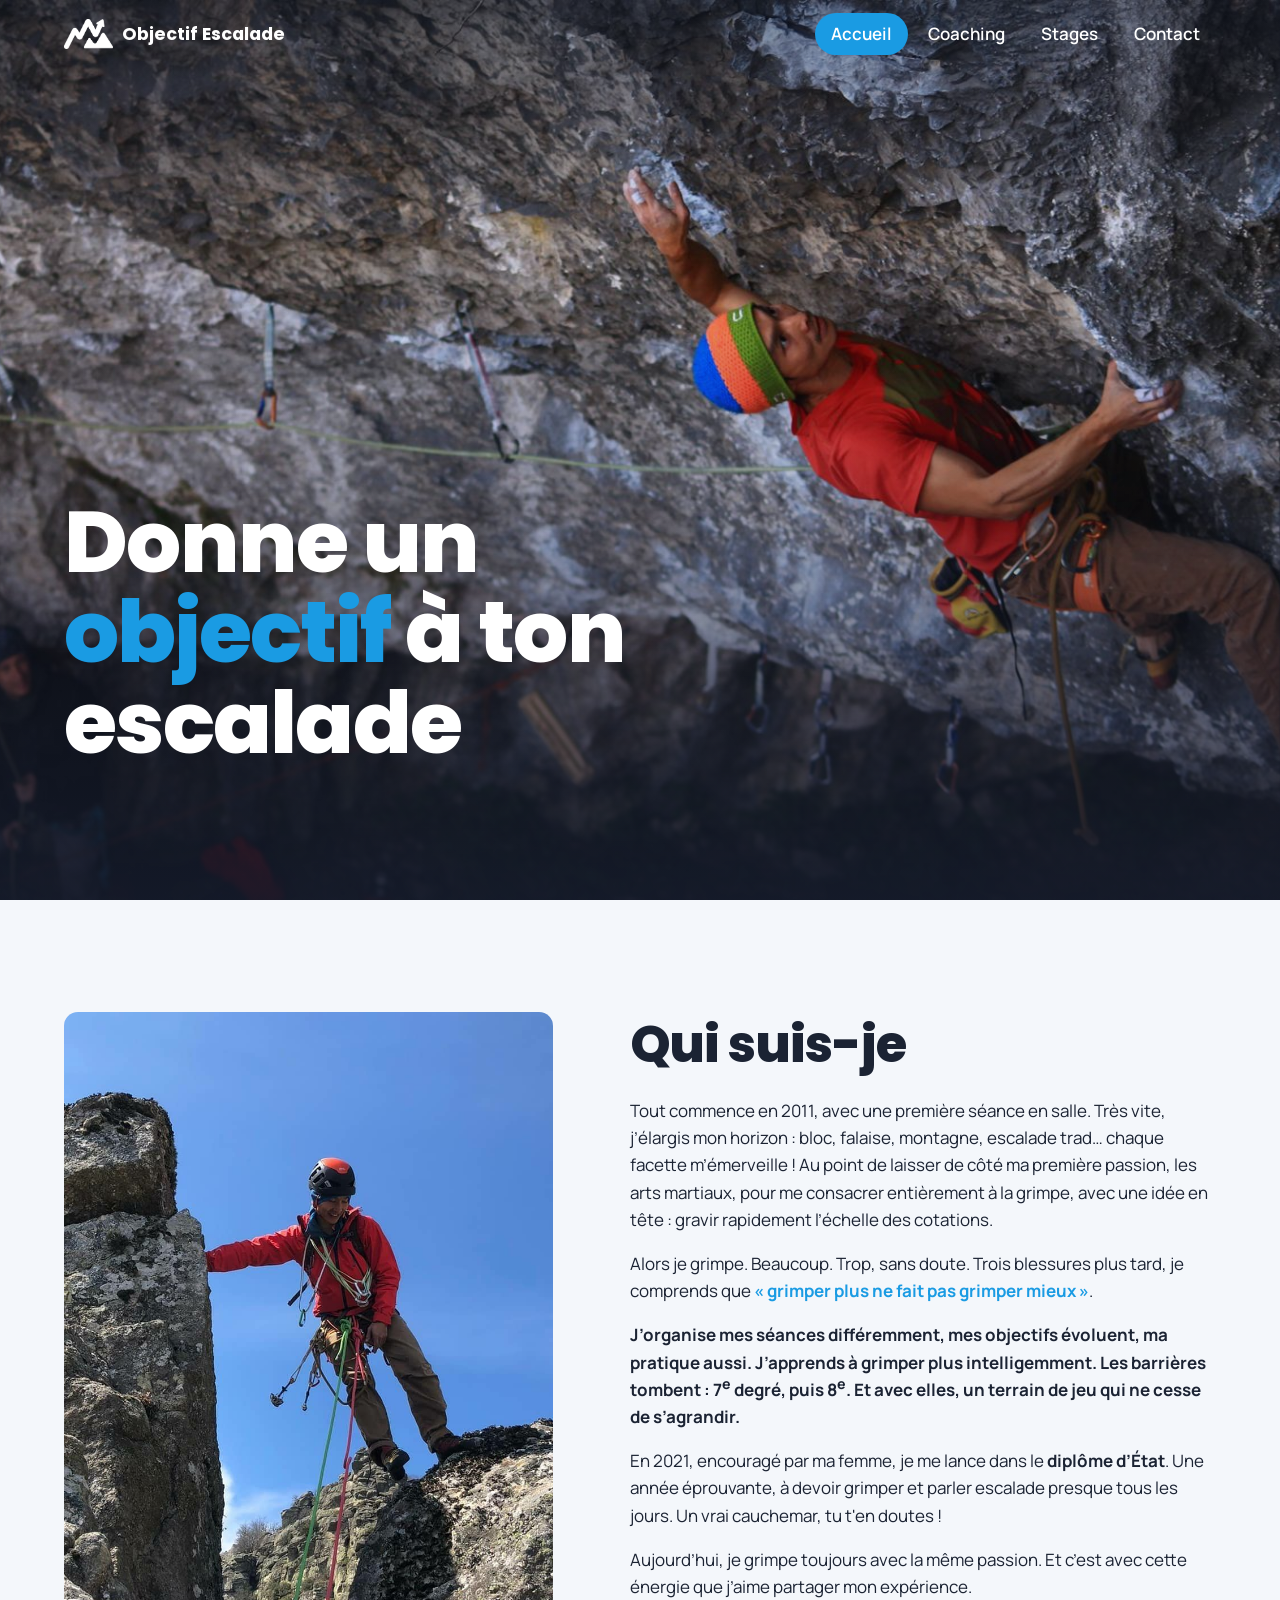
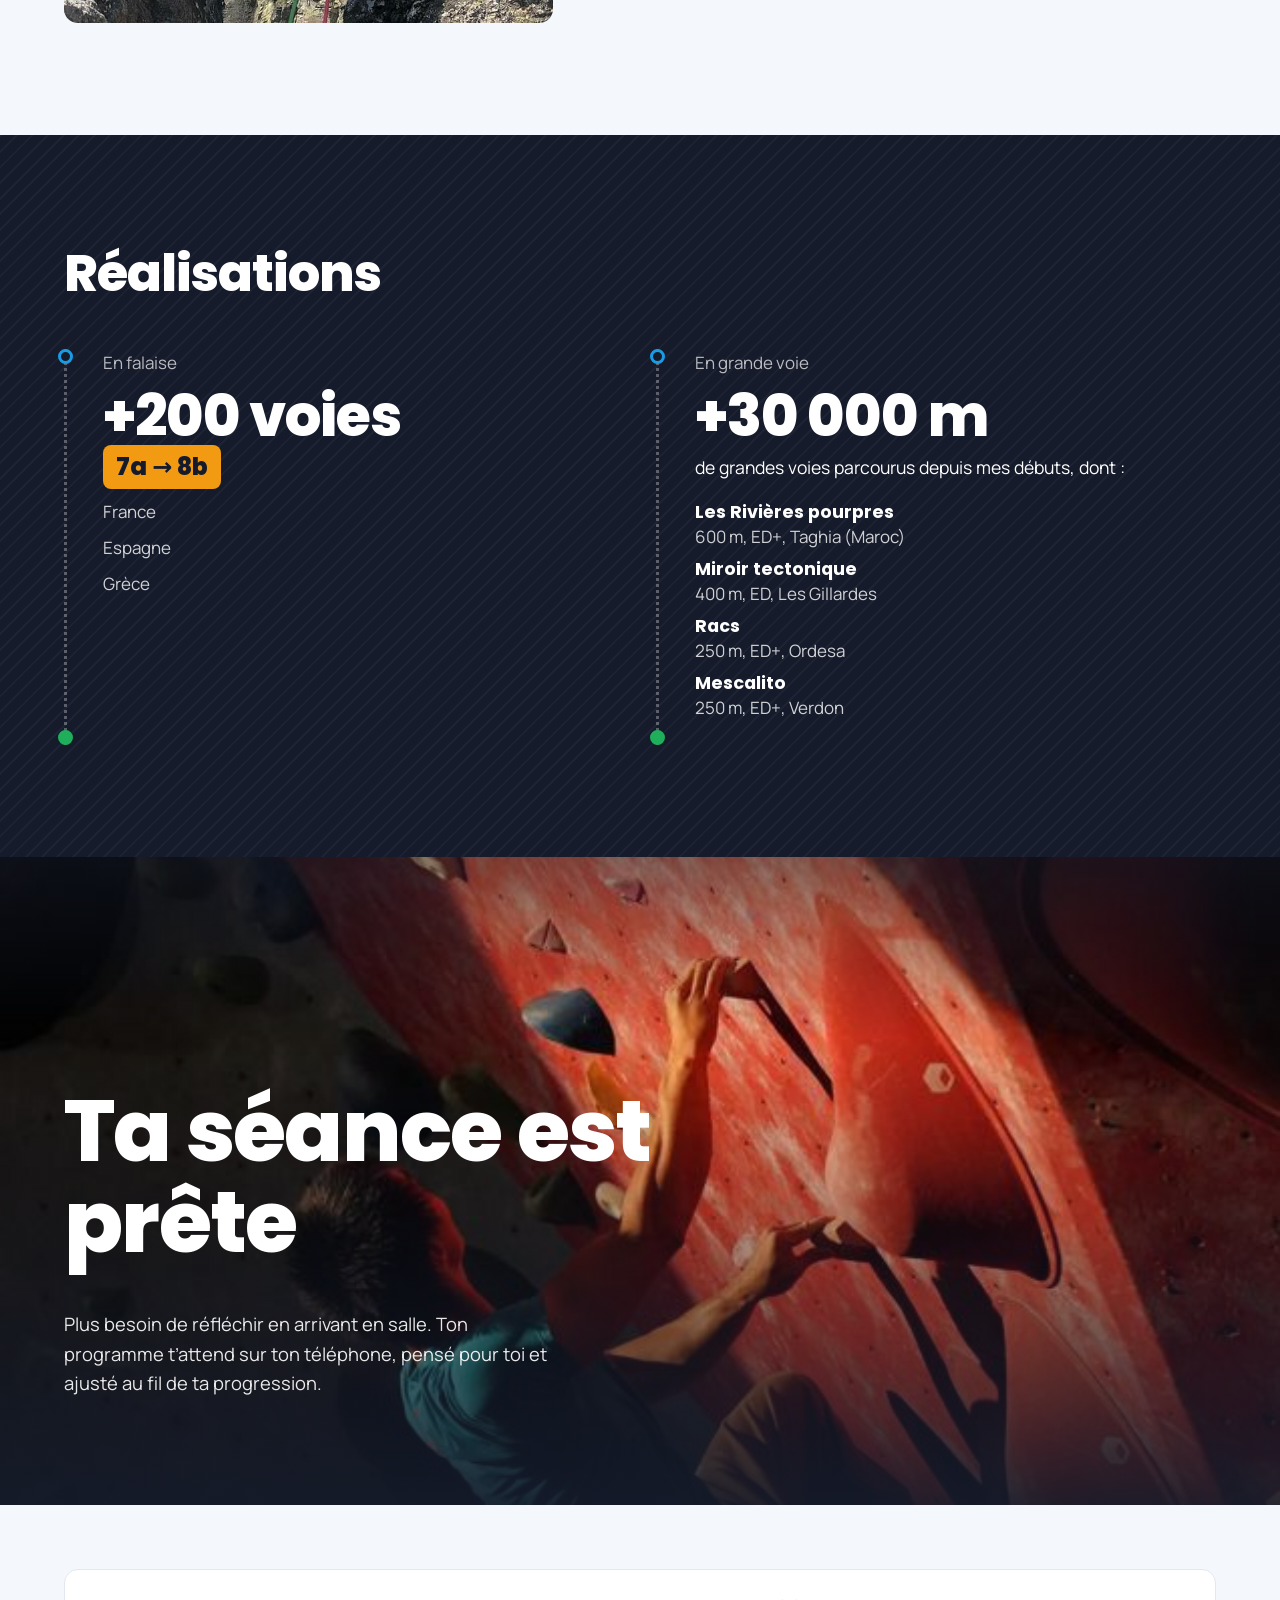
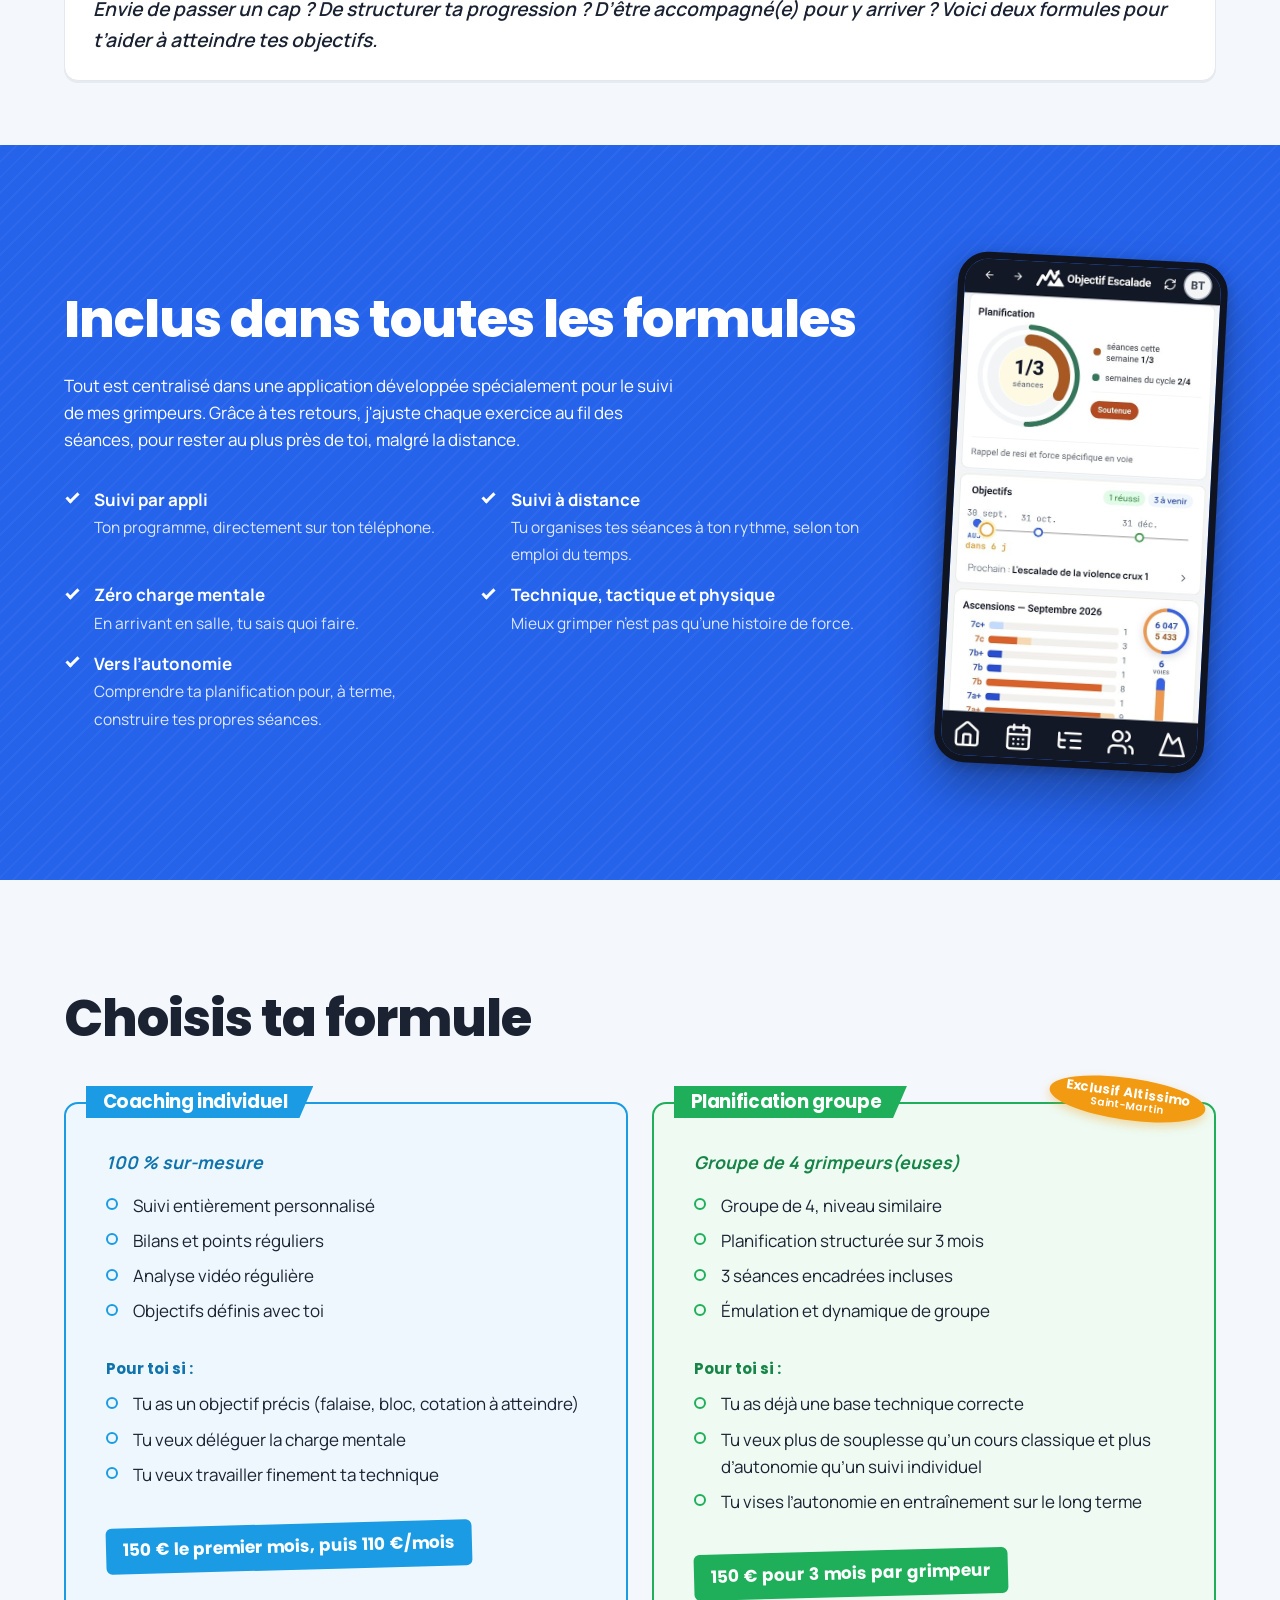
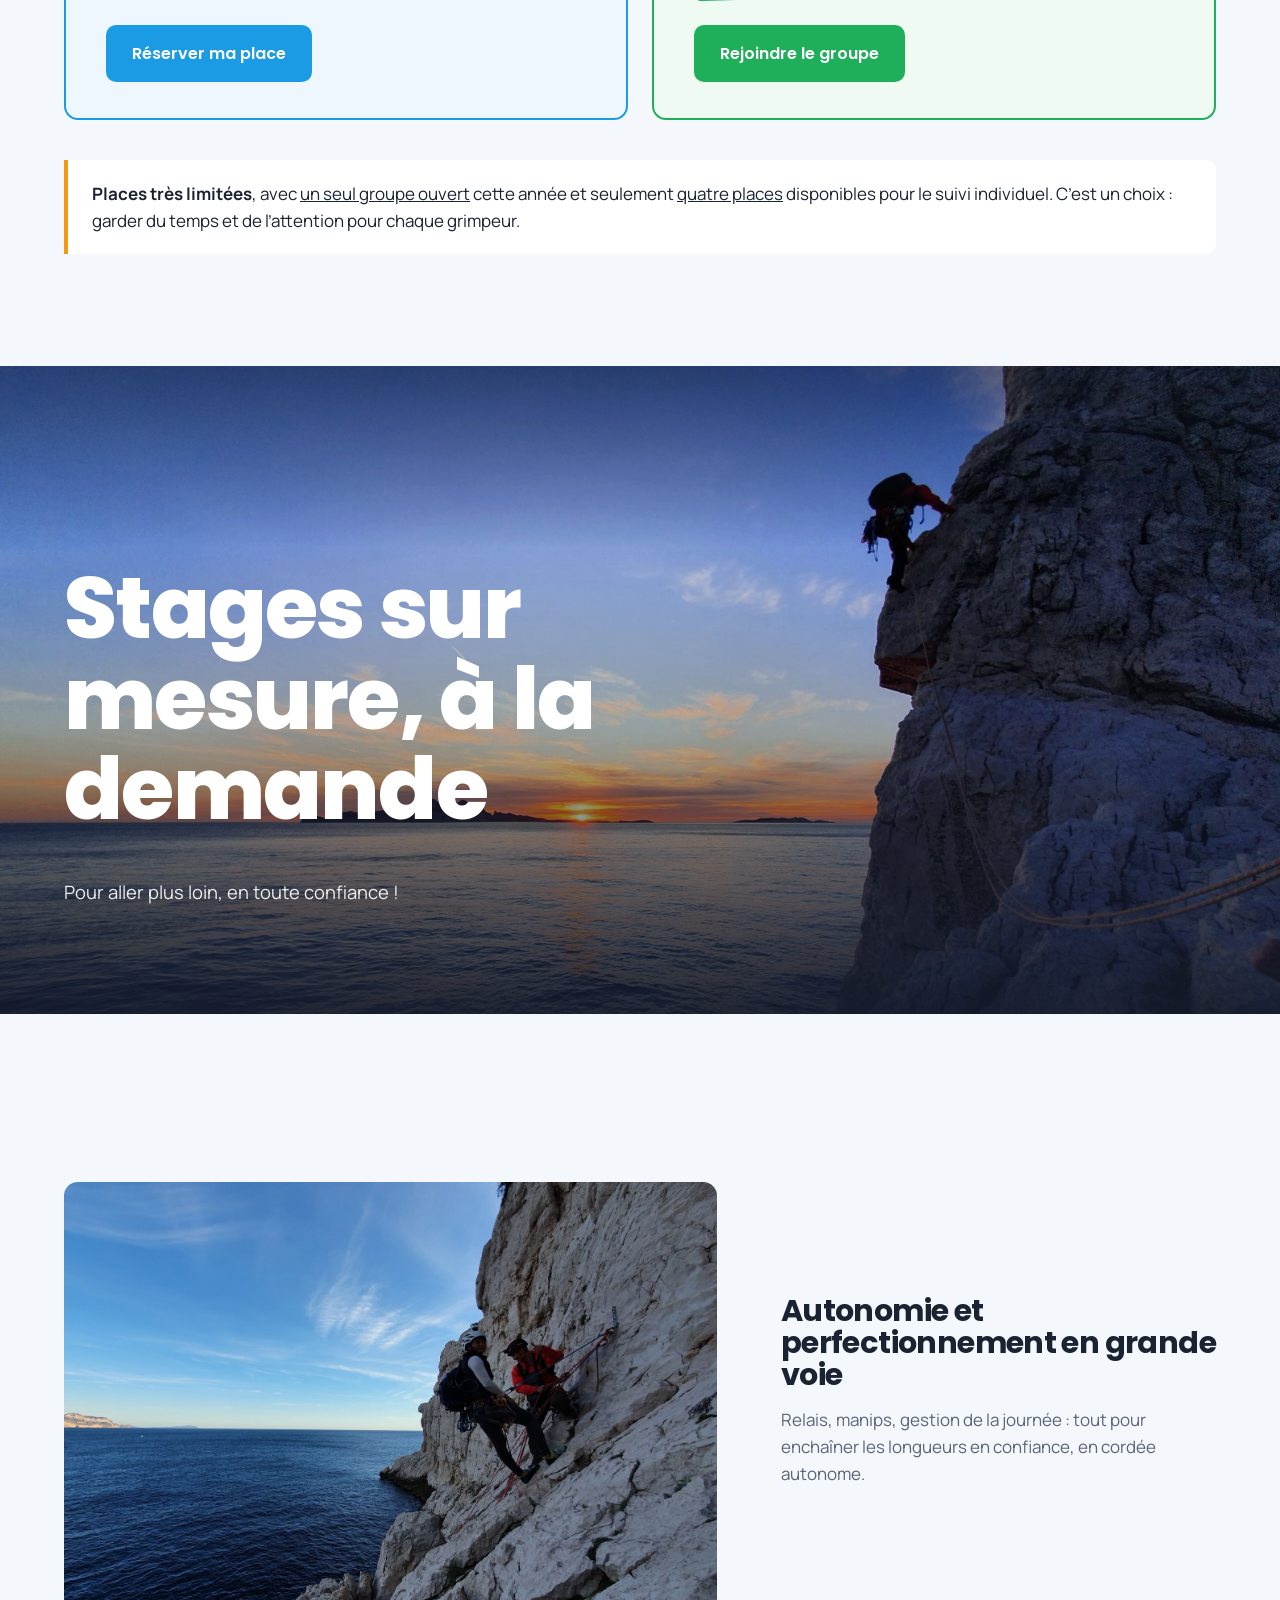
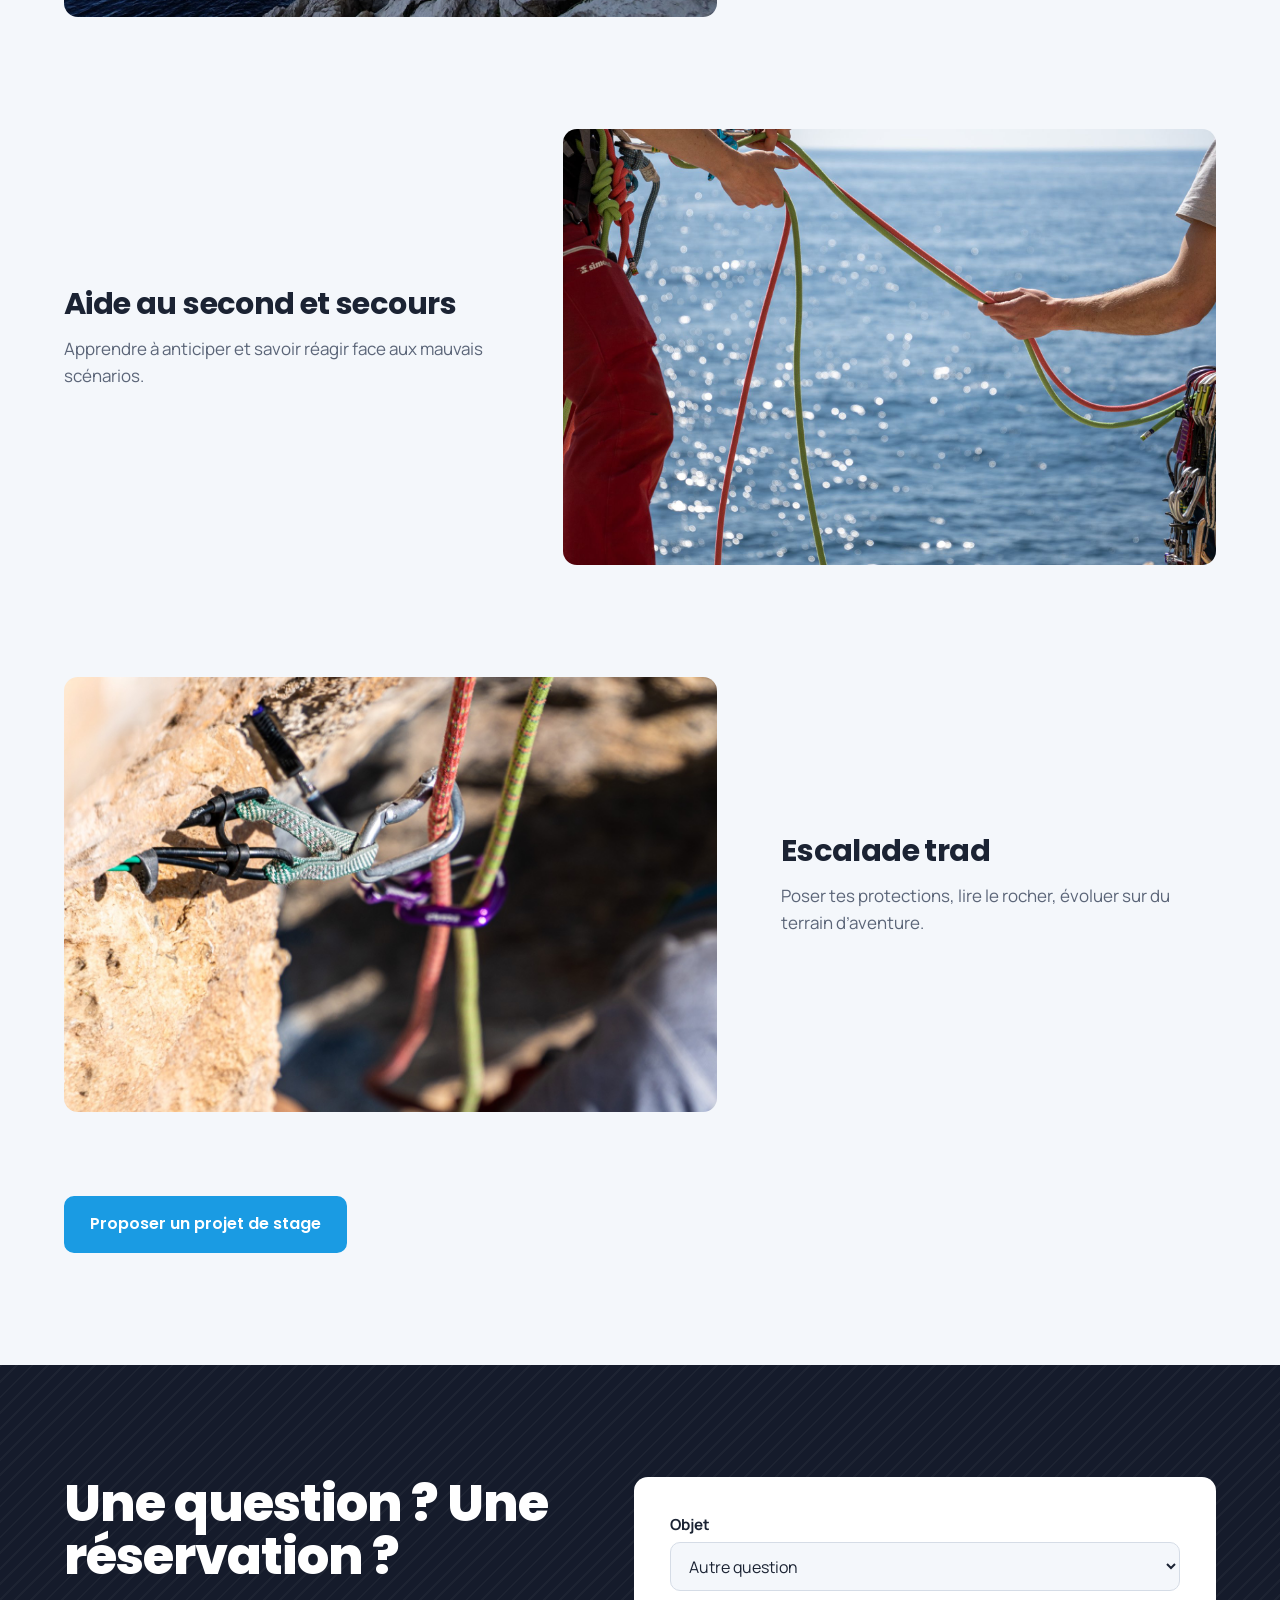
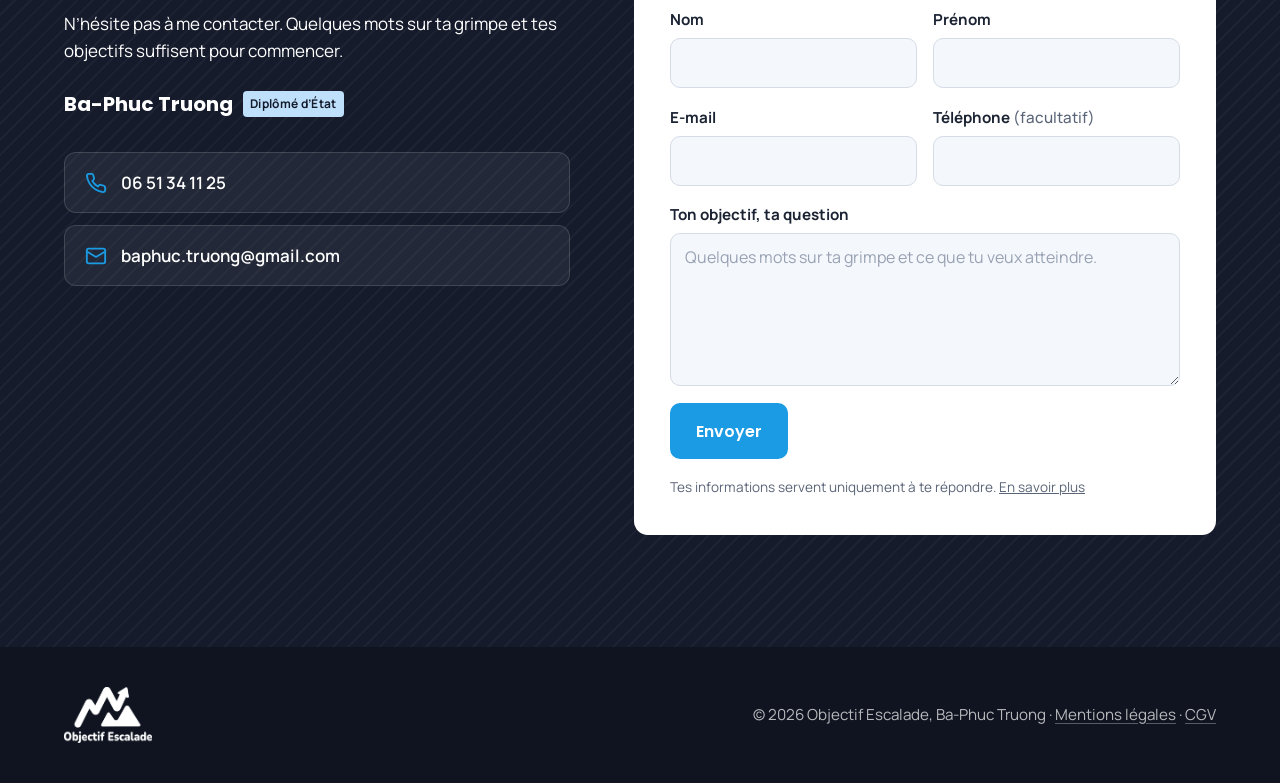
==== commit 6d7b3170: "correction texte" ====
--- a/index.html
+++ b/index.html
@@ -10,7 +10,7 @@
   <link rel="preconnect" href="https://fonts.googleapis.com">
   <link rel="preconnect" href="https://fonts.gstatic.com" crossorigin>
   <link href="https://fonts.googleapis.com/css2?family=Manrope:wght@400;500;600;700&family=Poppins:ital,wght@0,600;0,700;0,800;1,700&display=swap" rel="stylesheet">
-  <link rel="stylesheet" href="assets/css/style.css">
+  <link rel="stylesheet" href="assets/css/style.css?v=20260924">
   <!-- Animations d'apparition : activées tôt pour éviter un flash, sauf si l'utilisateur limite les animations -->
   <script>if (!matchMedia('(prefers-reduced-motion: reduce)').matches) document.documentElement.classList.add('anim');</script>
 </head>
@@ -122,7 +122,7 @@
             </ul>
           </div>
           <figure class="telephone">
-            <img src="assets/img/appli-accueil.jpg" alt="Écran d’accueil de l’application Objectif Escalade : séances de la semaine, objectifs à venir et ascensions du mois" width="540" height="1049" loading="lazy">
+            <img src="assets/img/appli-accueil.jpg" alt="Écran d’accueil de l’application Objectif Escalade : séances de la semaine, objectifs à venir et ascensions du mois" width="270" height="525" loading="lazy">
           </figure>
         </div>
       </section>
@@ -134,7 +134,6 @@
             <article class="formule formule--solo" id="individuel">
               <h3 class="onglet">Coaching individuel</h3>
               <p class="formule__accroche">100 % sur-mesure</p>
-              <span class="niveau" style="color:#0F74AE">À partir du 6b/c</span>
               <ul class="puces">
                 <li>Suivi entièrement personnalisé</li>
                 <li>Bilans et points réguliers</li>
@@ -155,7 +154,6 @@
               <h3 class="onglet">Planification groupe</h3>
               <p class="badge">Exclusif Altissimo<small>Saint-Martin</small></p>
               <p class="formule__accroche">Groupe de 4 grimpeurs(euses)</p>
-              <span class="niveau" style="color:#168547">Niveau 6c/7a, objectifs orientés voie</span>
               <ul class="puces">
                 <li>Groupe de 4, niveau similaire</li>
                 <li>Planification structurée sur 3 mois</li>
@@ -280,7 +278,7 @@
       <p>© <span data-annee></span> Objectif Escalade, Ba-Phuc Truong · <a href="mentions-legales.html">Mentions légales</a> · <a href="cgv.html">CGV</a></p>
     </div>
   </footer>
-  <script src="assets/js/main.js"></script>
+  <script src="assets/js/main.js?v=20260924"></script>
   <!-- Cloudflare Web Analytics (statistiques de visite, sans cookie) -->
   <script type="module" src="https://static.cloudflareinsights.com/beacon.min.js" data-cf-beacon='{"token": "87db9583abf14a68b3e203447422dbeb"}'></script>
 </body>
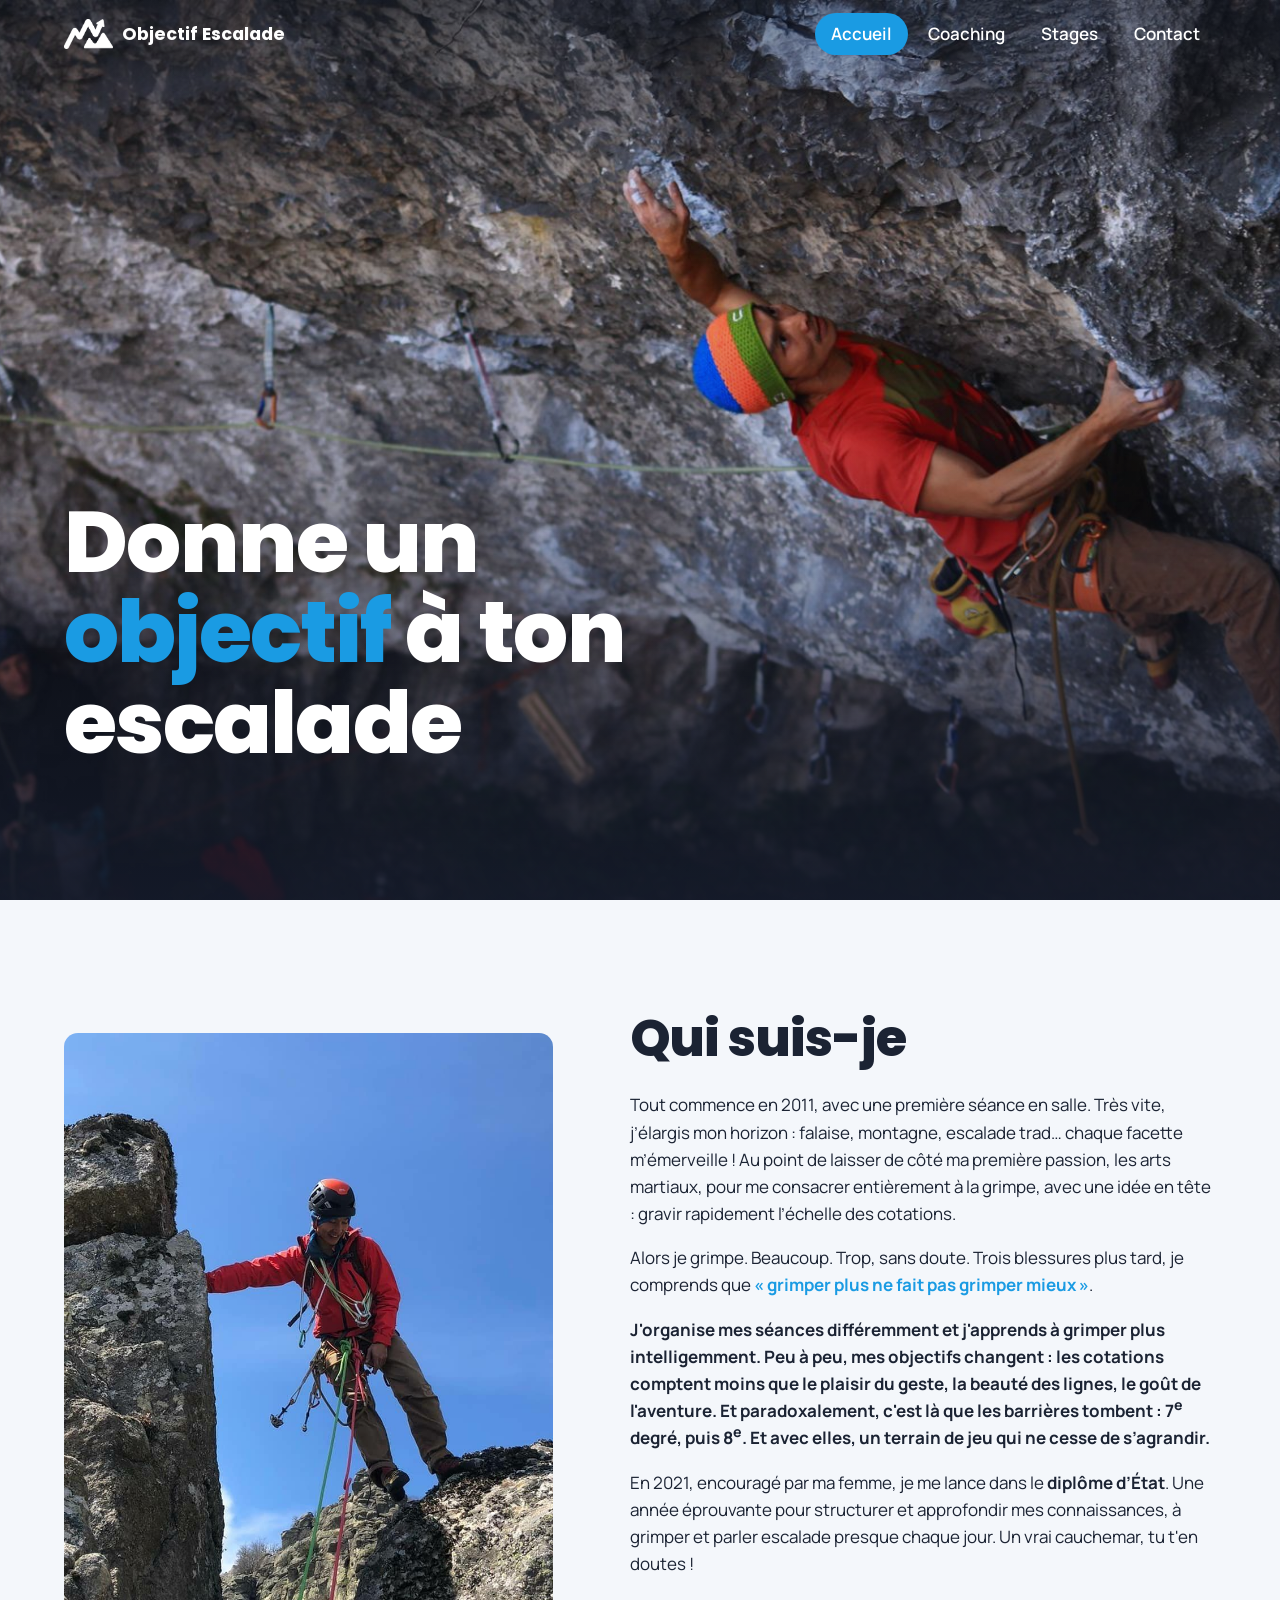
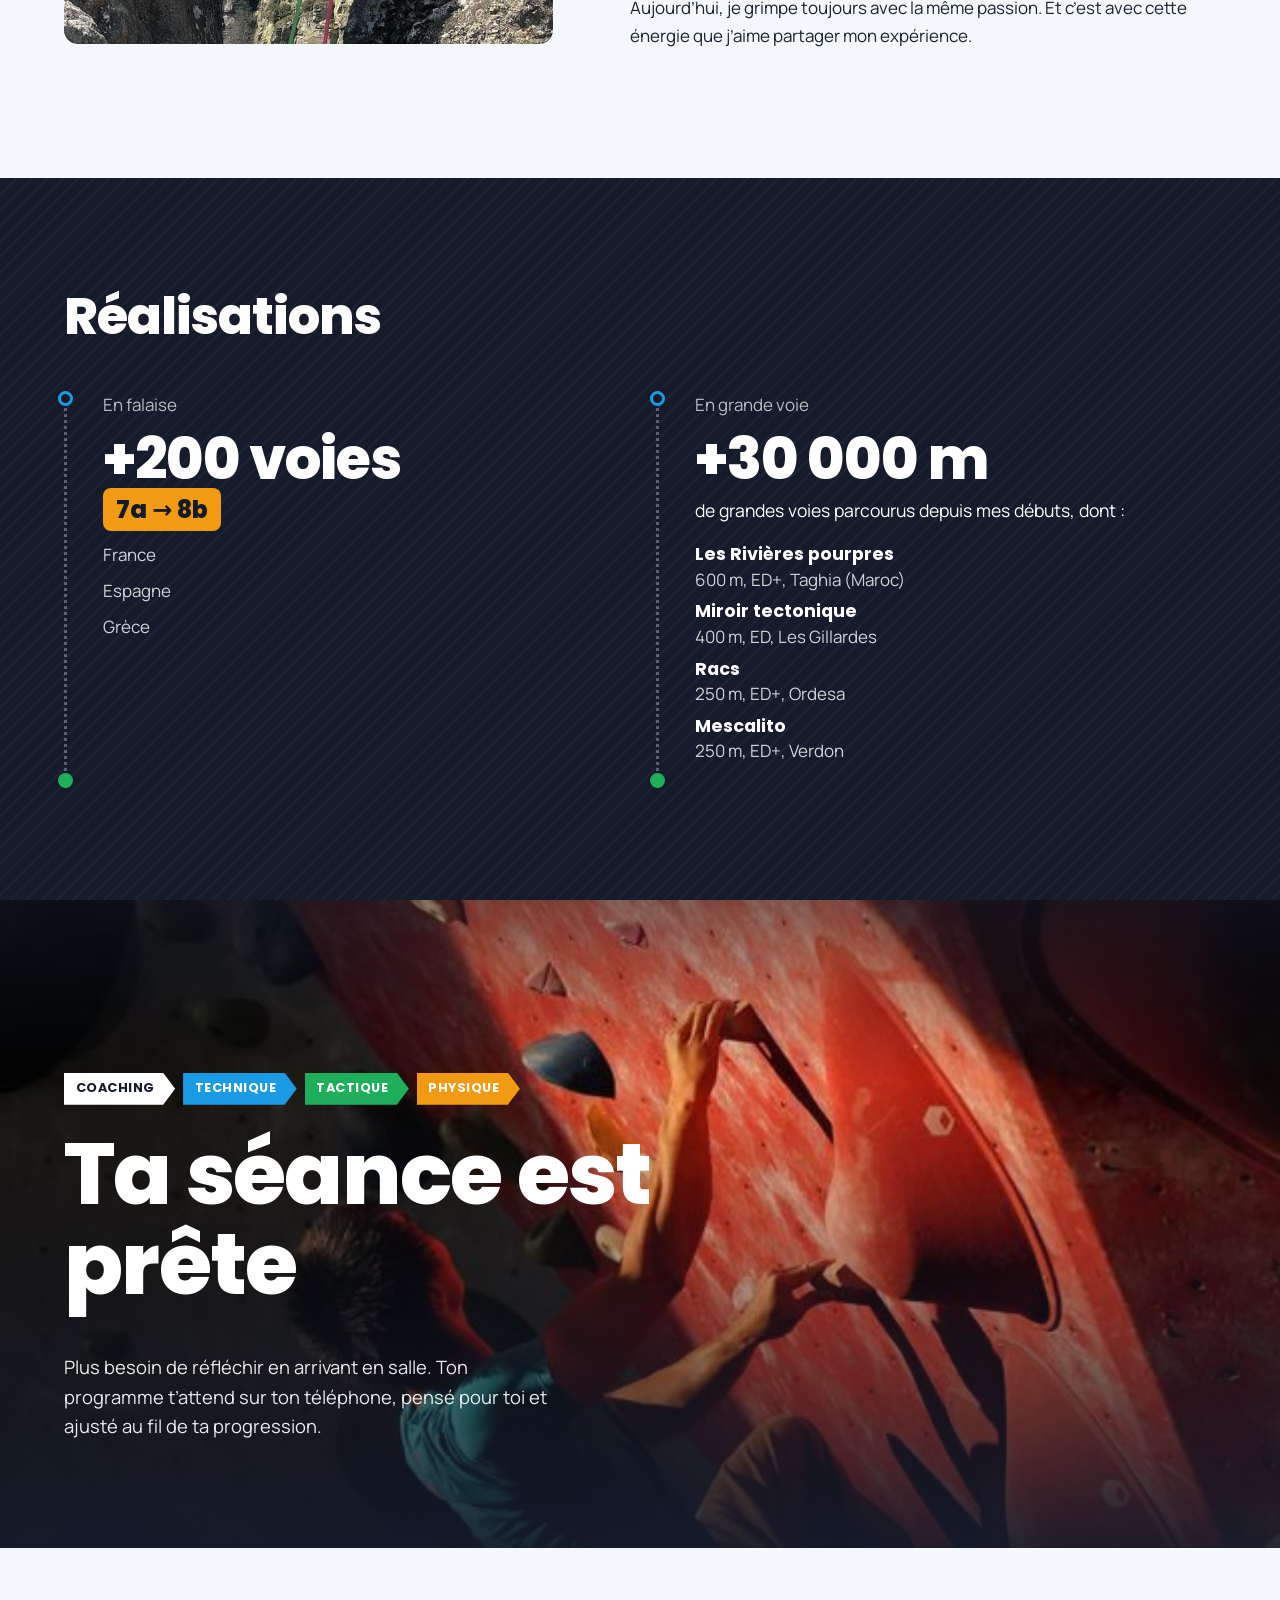
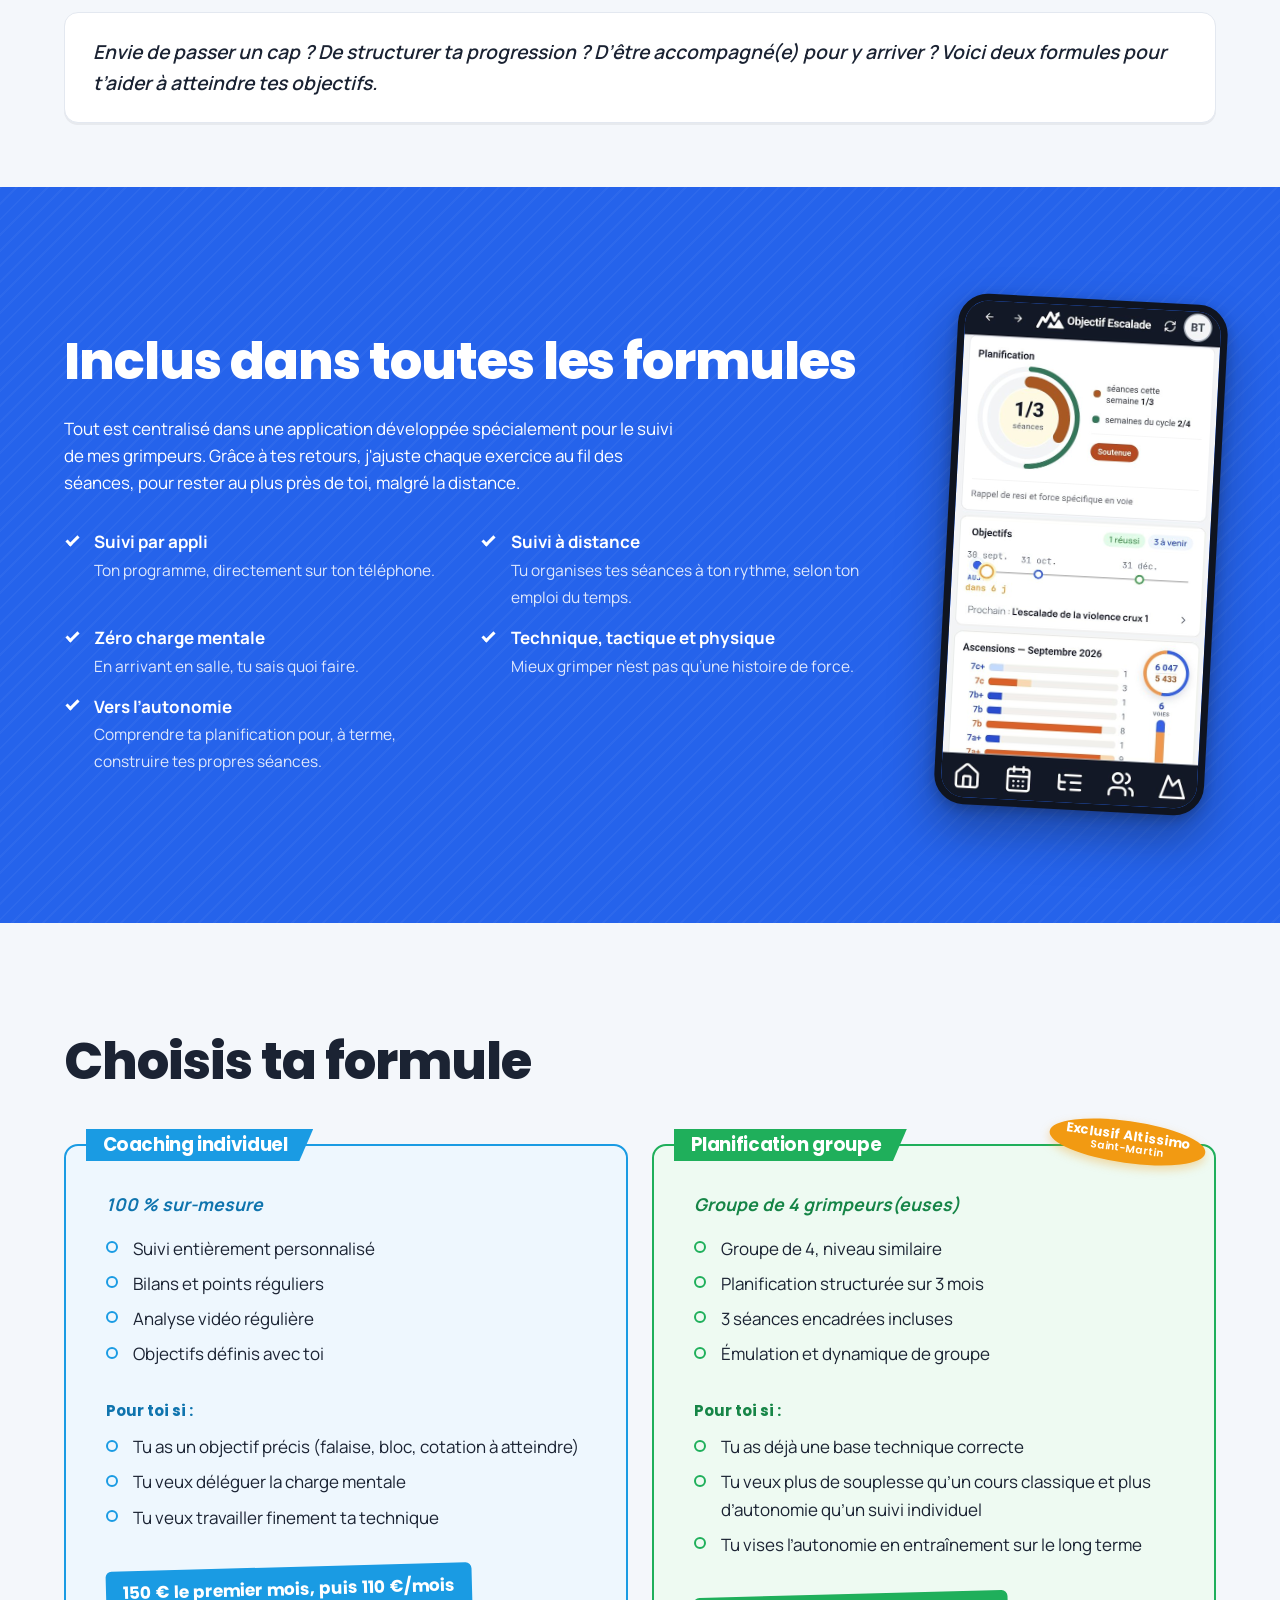
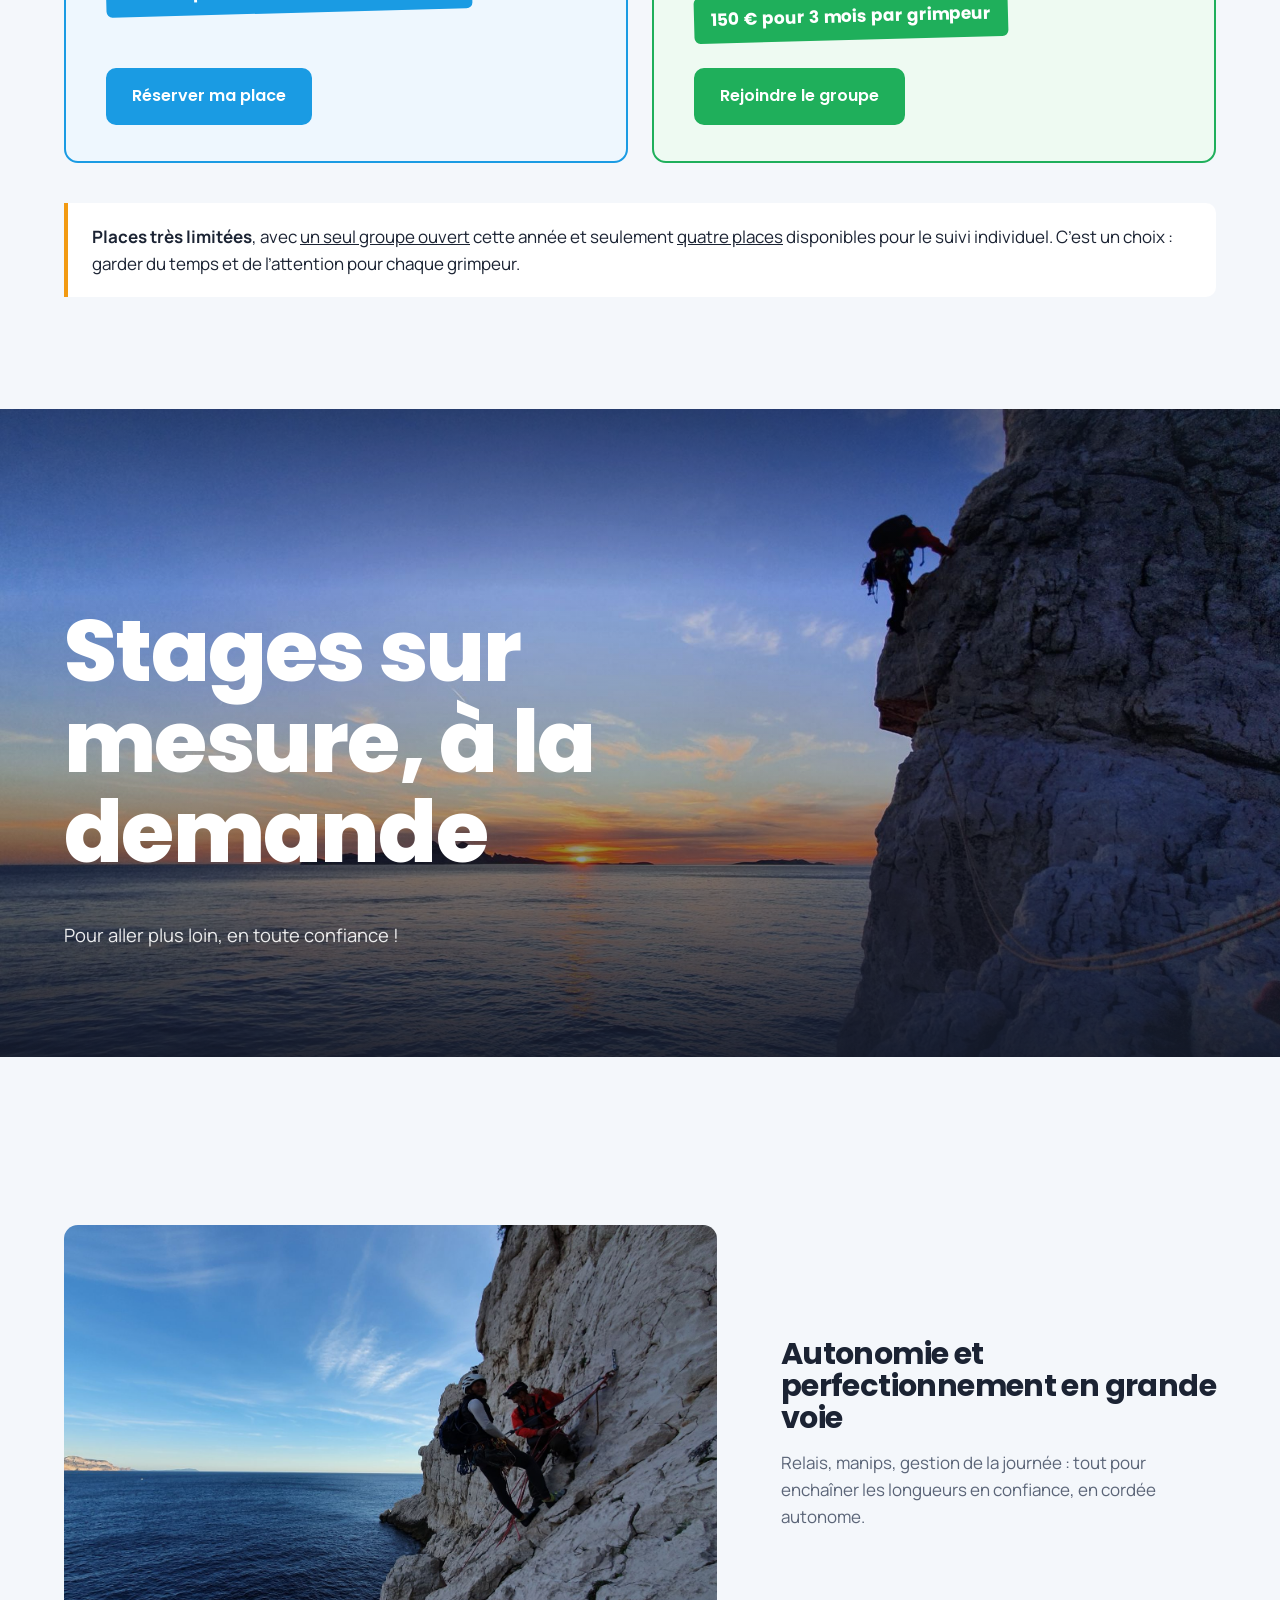
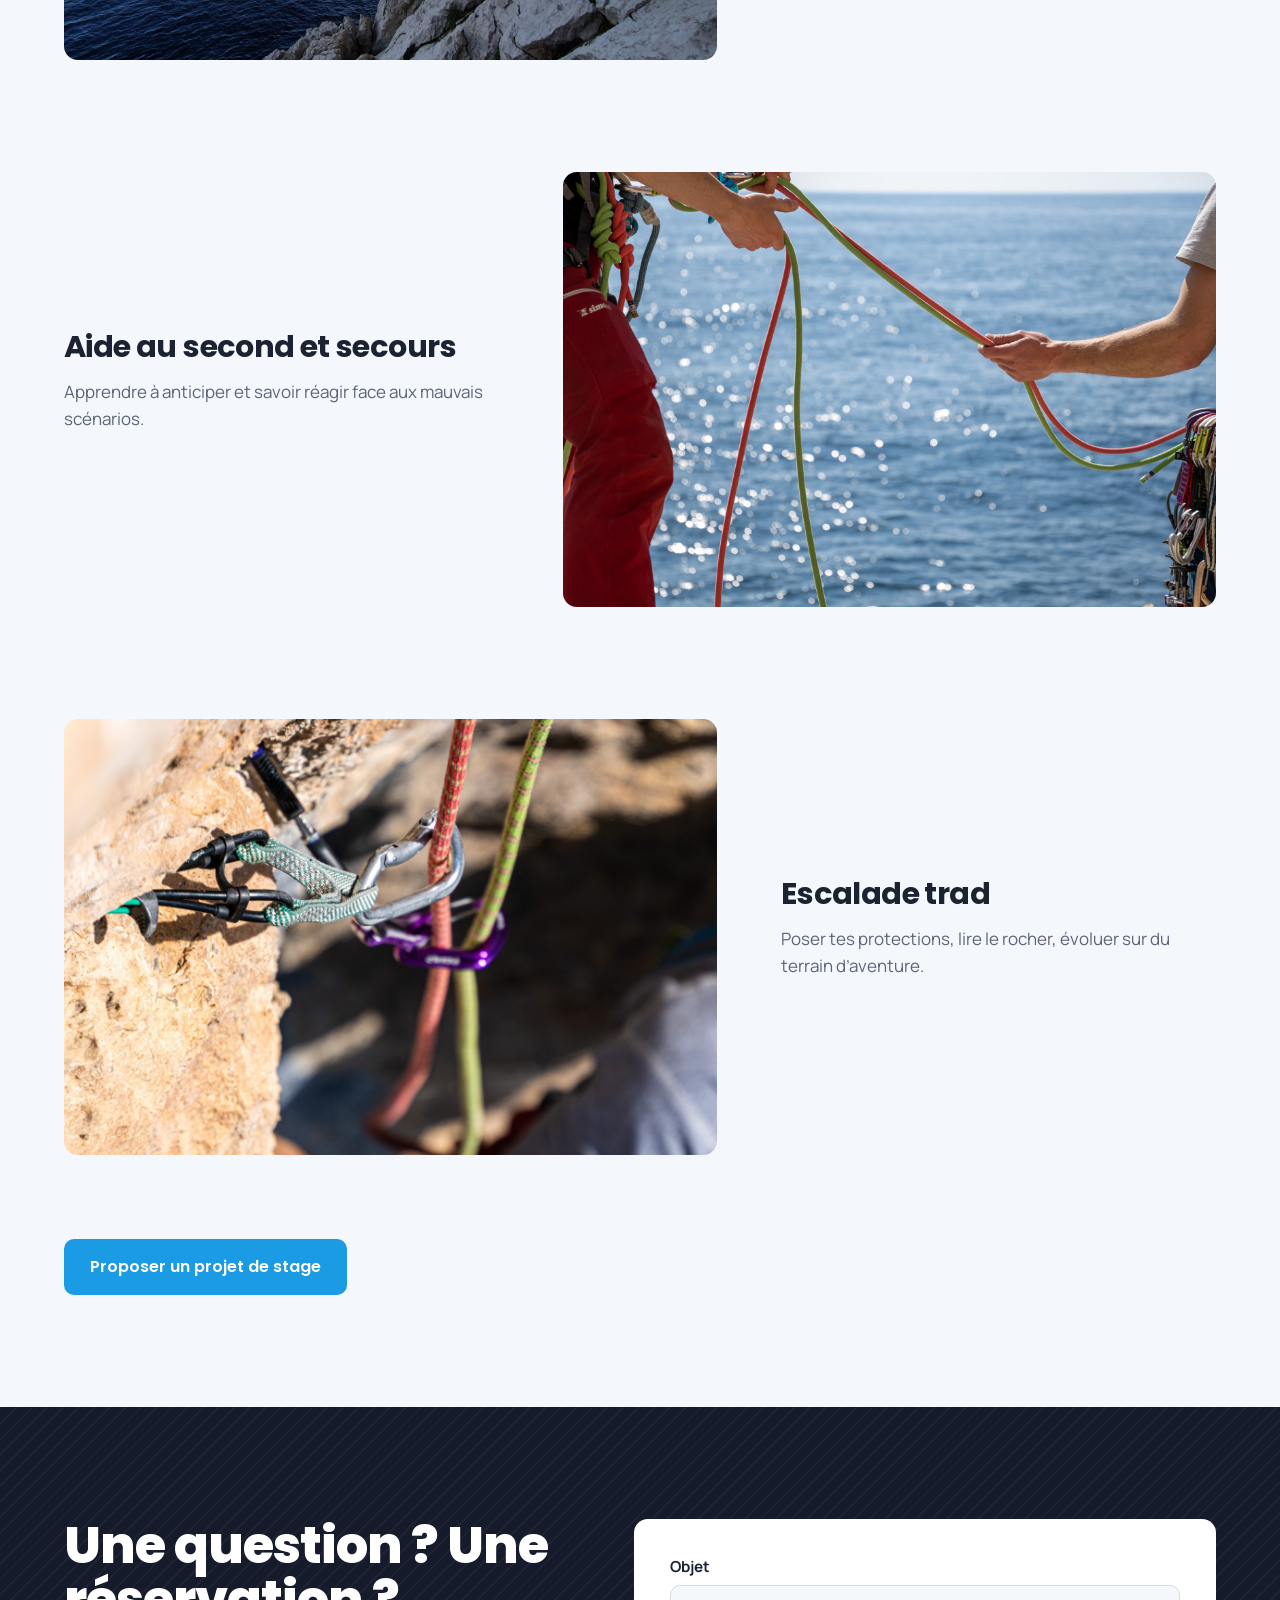
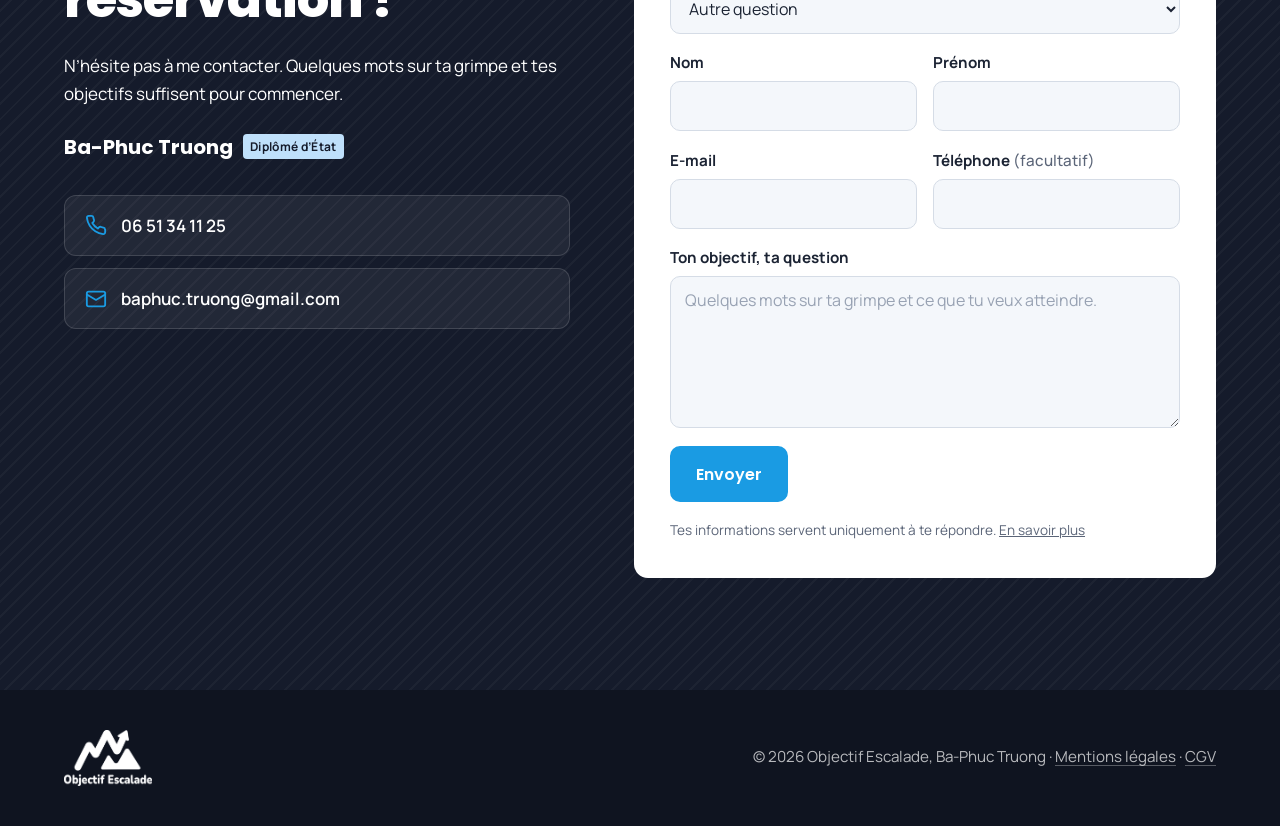
==== commit ba97b351: "correction texte" ====
--- a/index.html
+++ b/index.html
@@ -50,10 +50,10 @@
           </figure>
           <div>
             <h2>Qui suis-je</h2>
-            <p >Tout commence en 2011, avec une première séance en salle. Très vite, j’élargis mon horizon : bloc, falaise, montagne, escalade trad… chaque facette m’émerveille ! Au point de laisser de côté ma première passion, les arts martiaux, pour me consacrer entièrement à la grimpe, avec une idée en tête : gravir rapidement l’échelle des cotations.</p>
+            <p >Tout commence en 2011, avec une première séance en salle. Très vite, j’élargis mon horizon : falaise, montagne, escalade trad… chaque facette m’émerveille ! Au point de laisser de côté ma première passion, les arts martiaux, pour me consacrer entièrement à la grimpe, avec une idée en tête : gravir rapidement l’échelle des cotations.</p>
             <p>Alors je grimpe. Beaucoup. Trop, sans doute. Trois blessures plus tard, je comprends que <span class="bleu" style="font-weight: bold;">« grimper plus ne fait pas grimper mieux »</span>.</p>
-            <p style="font-weight: bold;">J’organise mes séances différemment, mes objectifs évoluent, ma pratique aussi. J’apprends à grimper plus intelligemment. Les barrières tombent : 7<sup>e</sup> degré, puis 8<sup>e</sup>. Et avec elles, un terrain de jeu qui ne cesse de s’agrandir.</p>
-            <p>En 2021, encouragé par ma femme, je me lance dans le <span style="font-weight: bold;">diplôme d’État</span>. Une année éprouvante, à devoir grimper et parler escalade presque tous les jours. Un vrai cauchemar, tu t'en doutes !</p>
+            <p style="font-weight: bold;">J'organise mes séances différemment et j'apprends à grimper plus intelligemment. Peu à peu, mes objectifs changent : les cotations comptent moins que le plaisir du geste, la beauté des lignes, le goût de l'aventure. Et paradoxalement, c'est là que les barrières tombent : 7<sup>e</sup> degré, puis 8<sup>e</sup>. Et avec elles, un terrain de jeu qui ne cesse de s’agrandir.</p>
+            <p>En 2021, encouragé par ma femme, je me lance dans le <span style="font-weight: bold;">diplôme d’État</span>. Une année éprouvante pour structurer et approfondir mes connaissances, à grimper et parler escalade presque chaque jour. Un vrai cauchemar, tu t'en doutes !</p>
             <p>Aujourd’hui, je grimpe toujours avec la même passion. Et c’est avec cette énergie que j’aime partager mon expérience.</p>
           </div>
         </div>
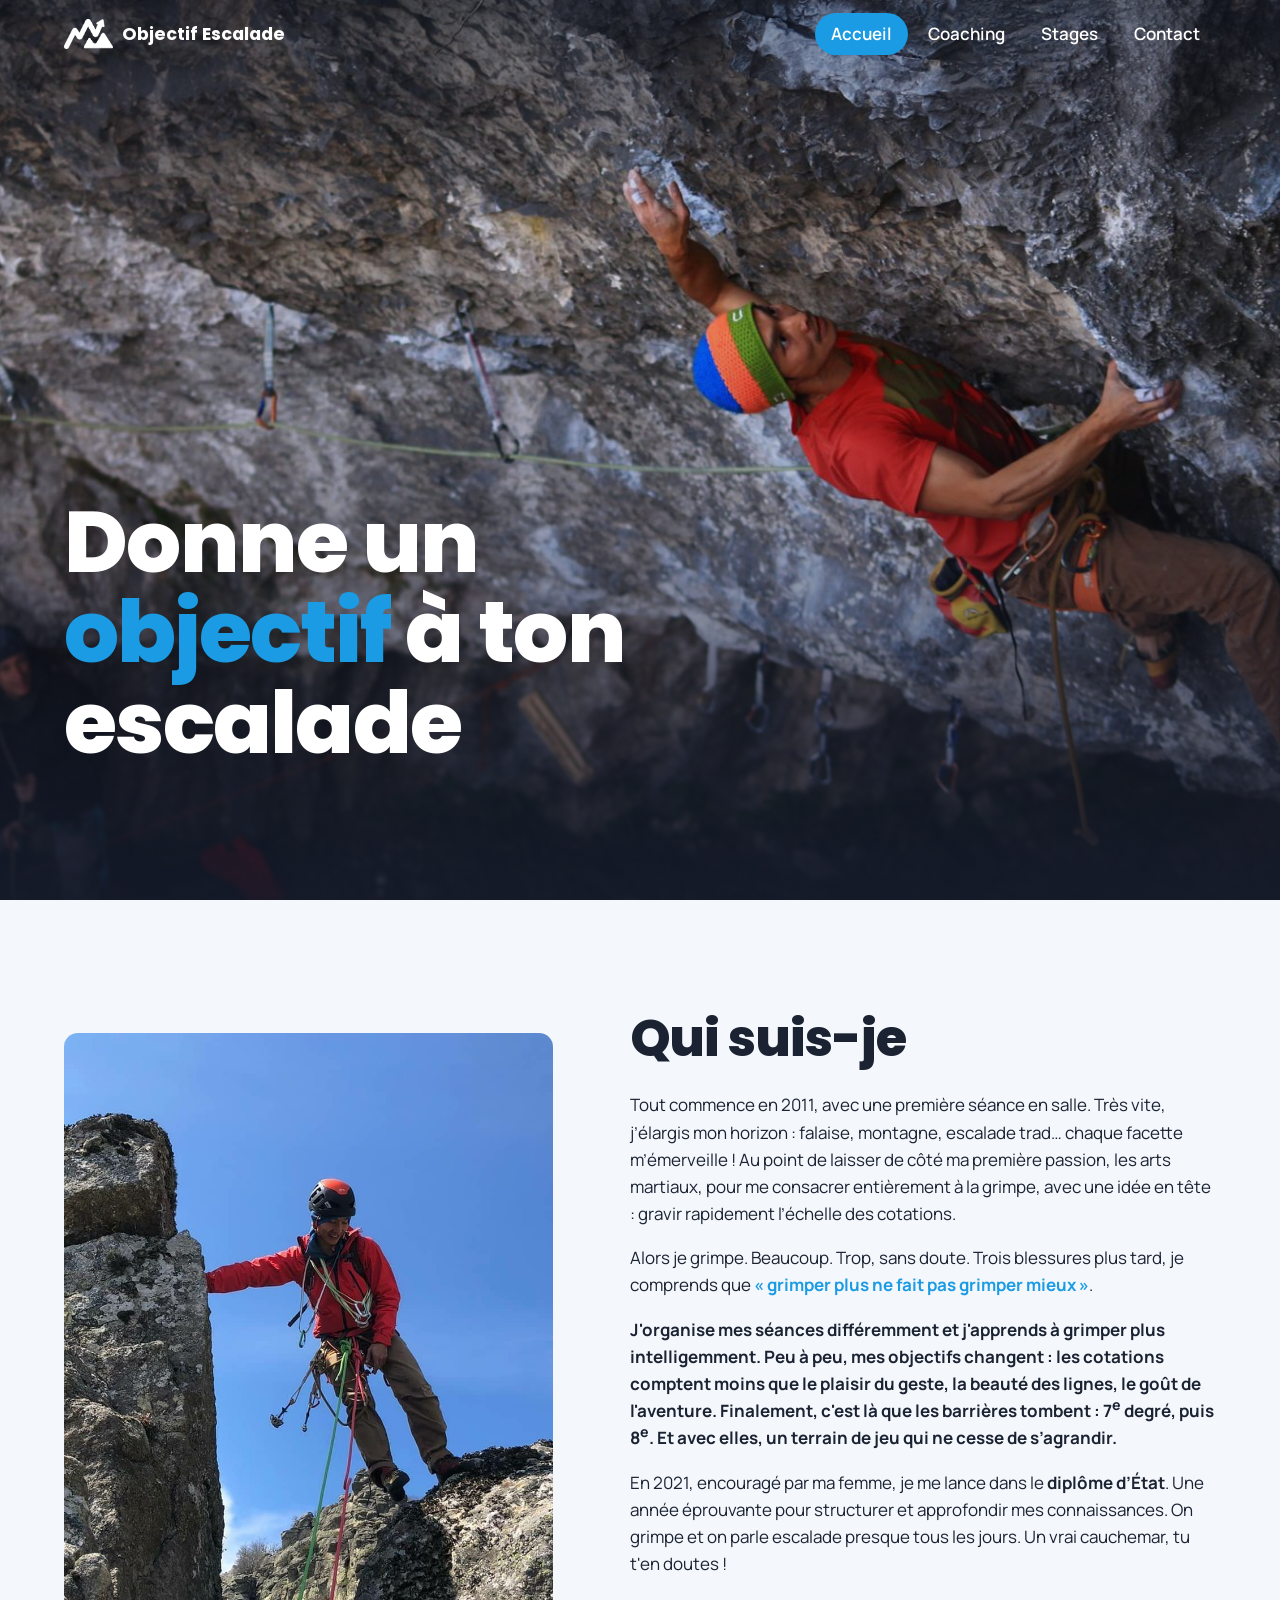
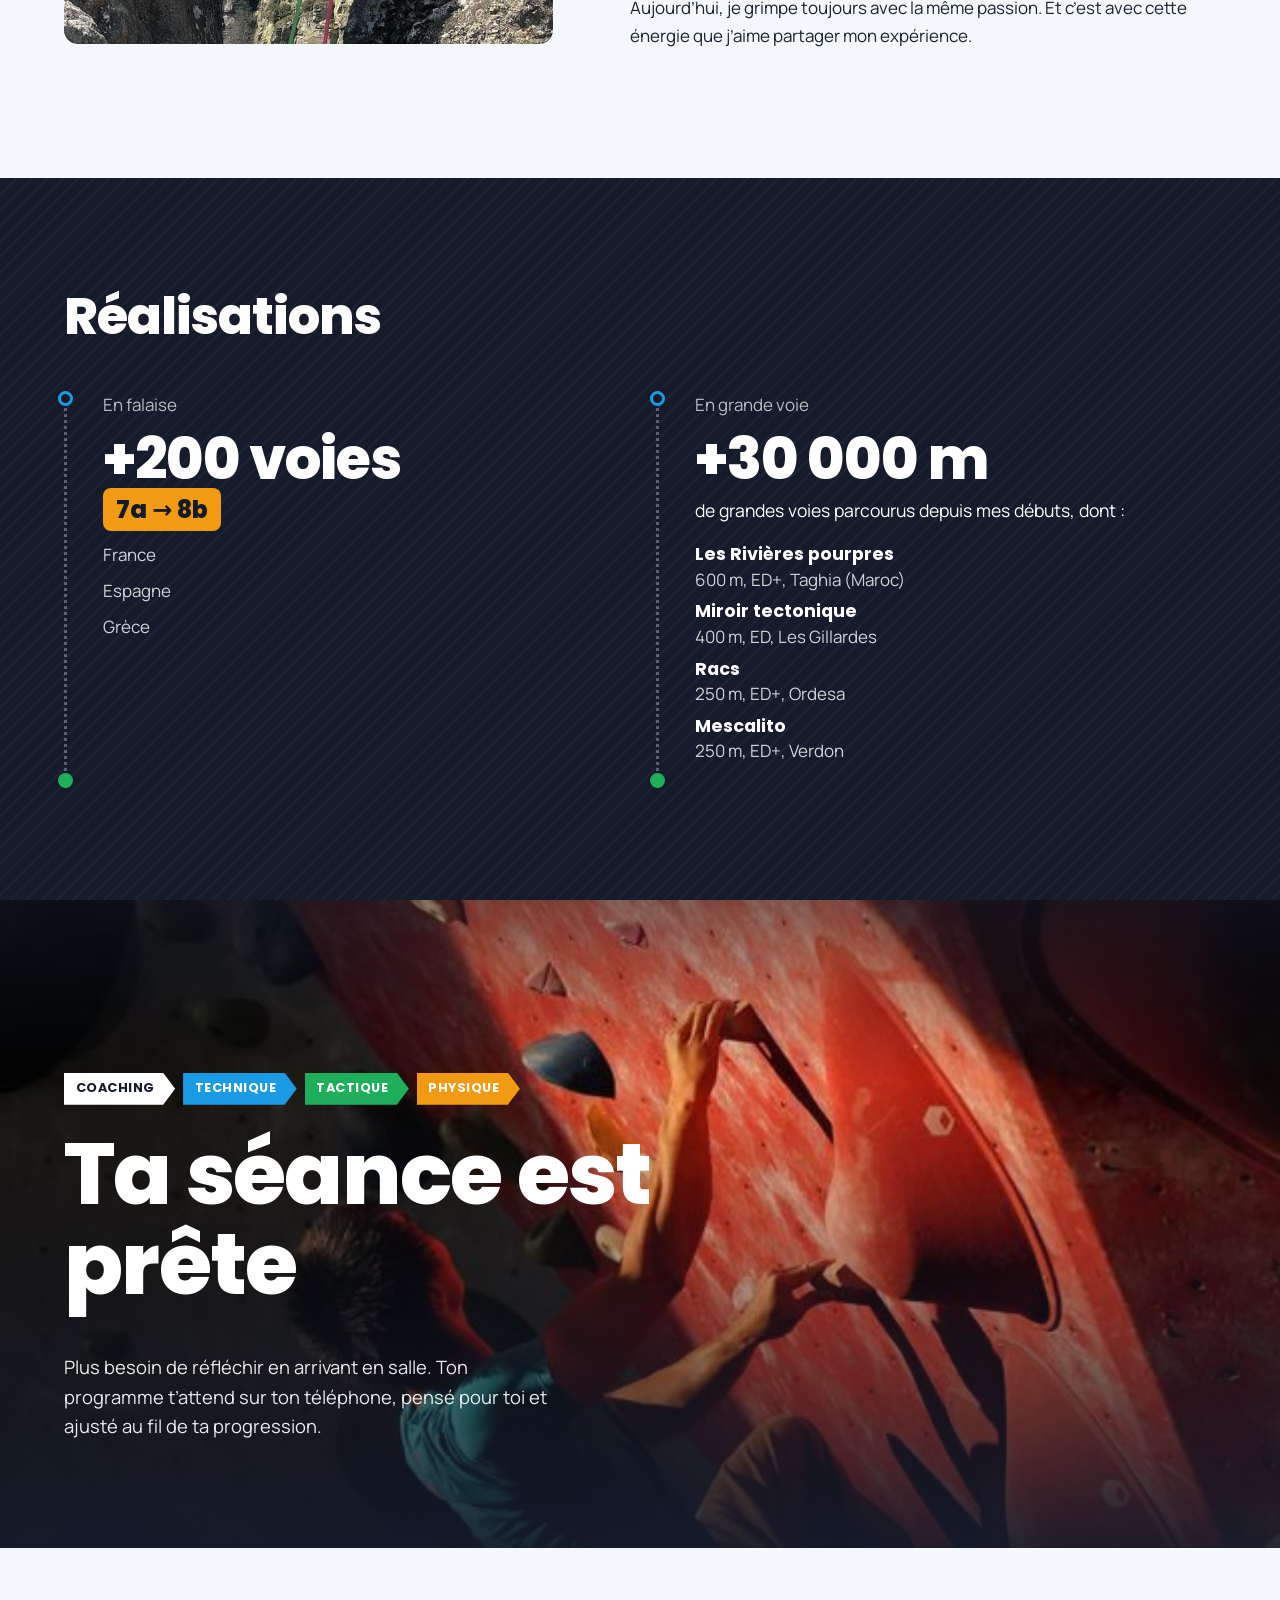
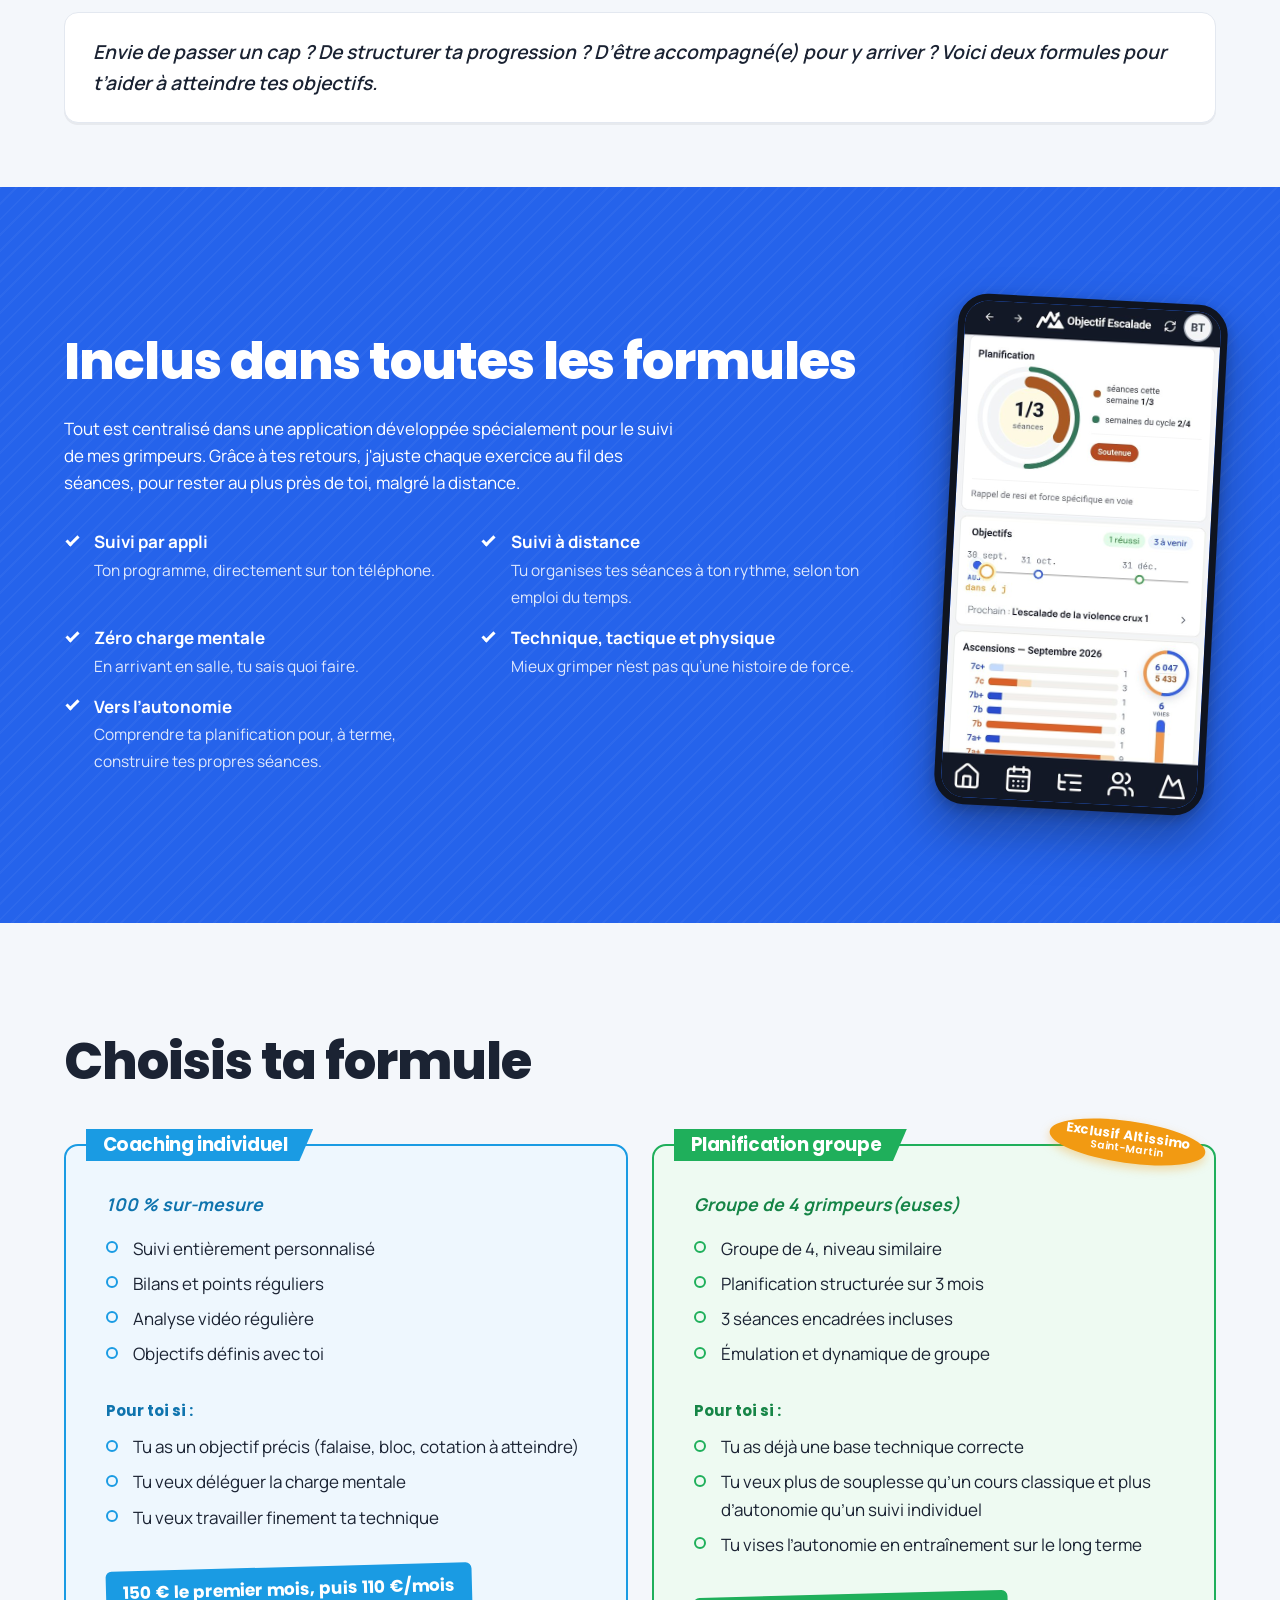
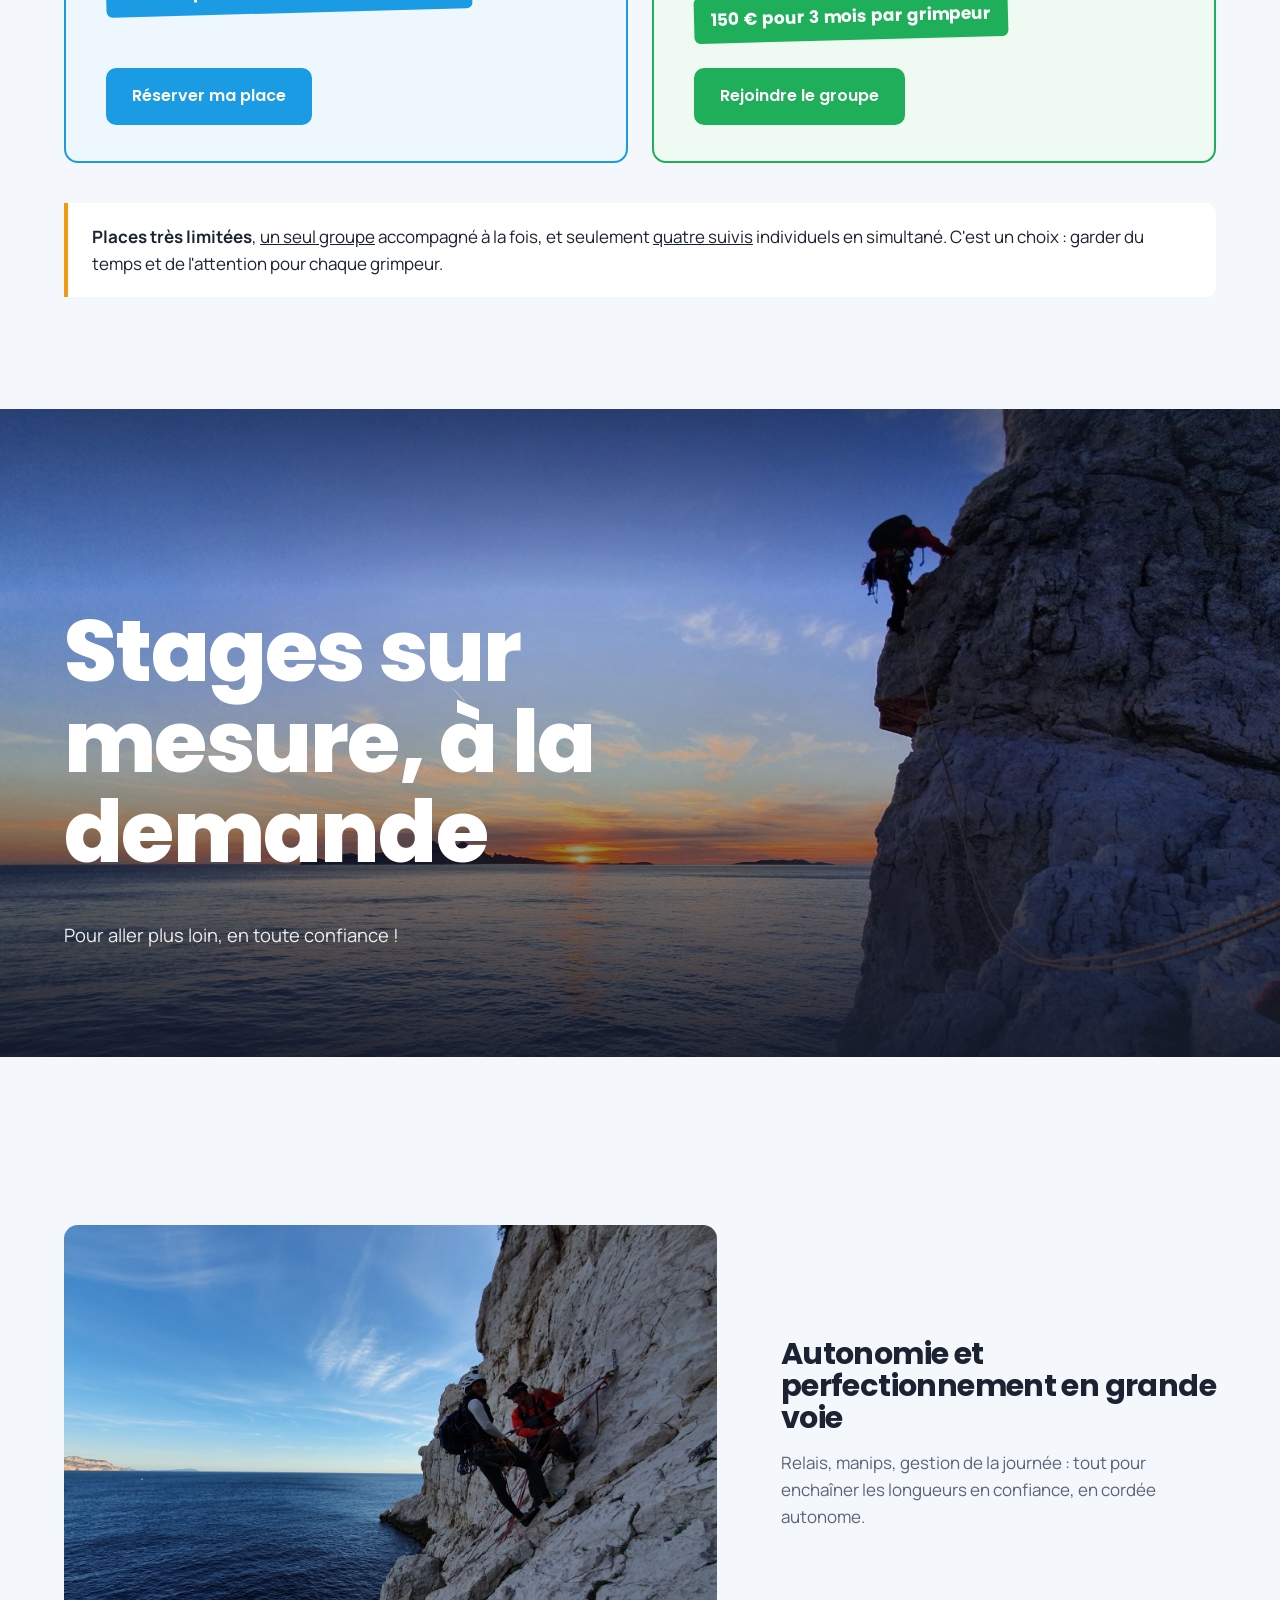
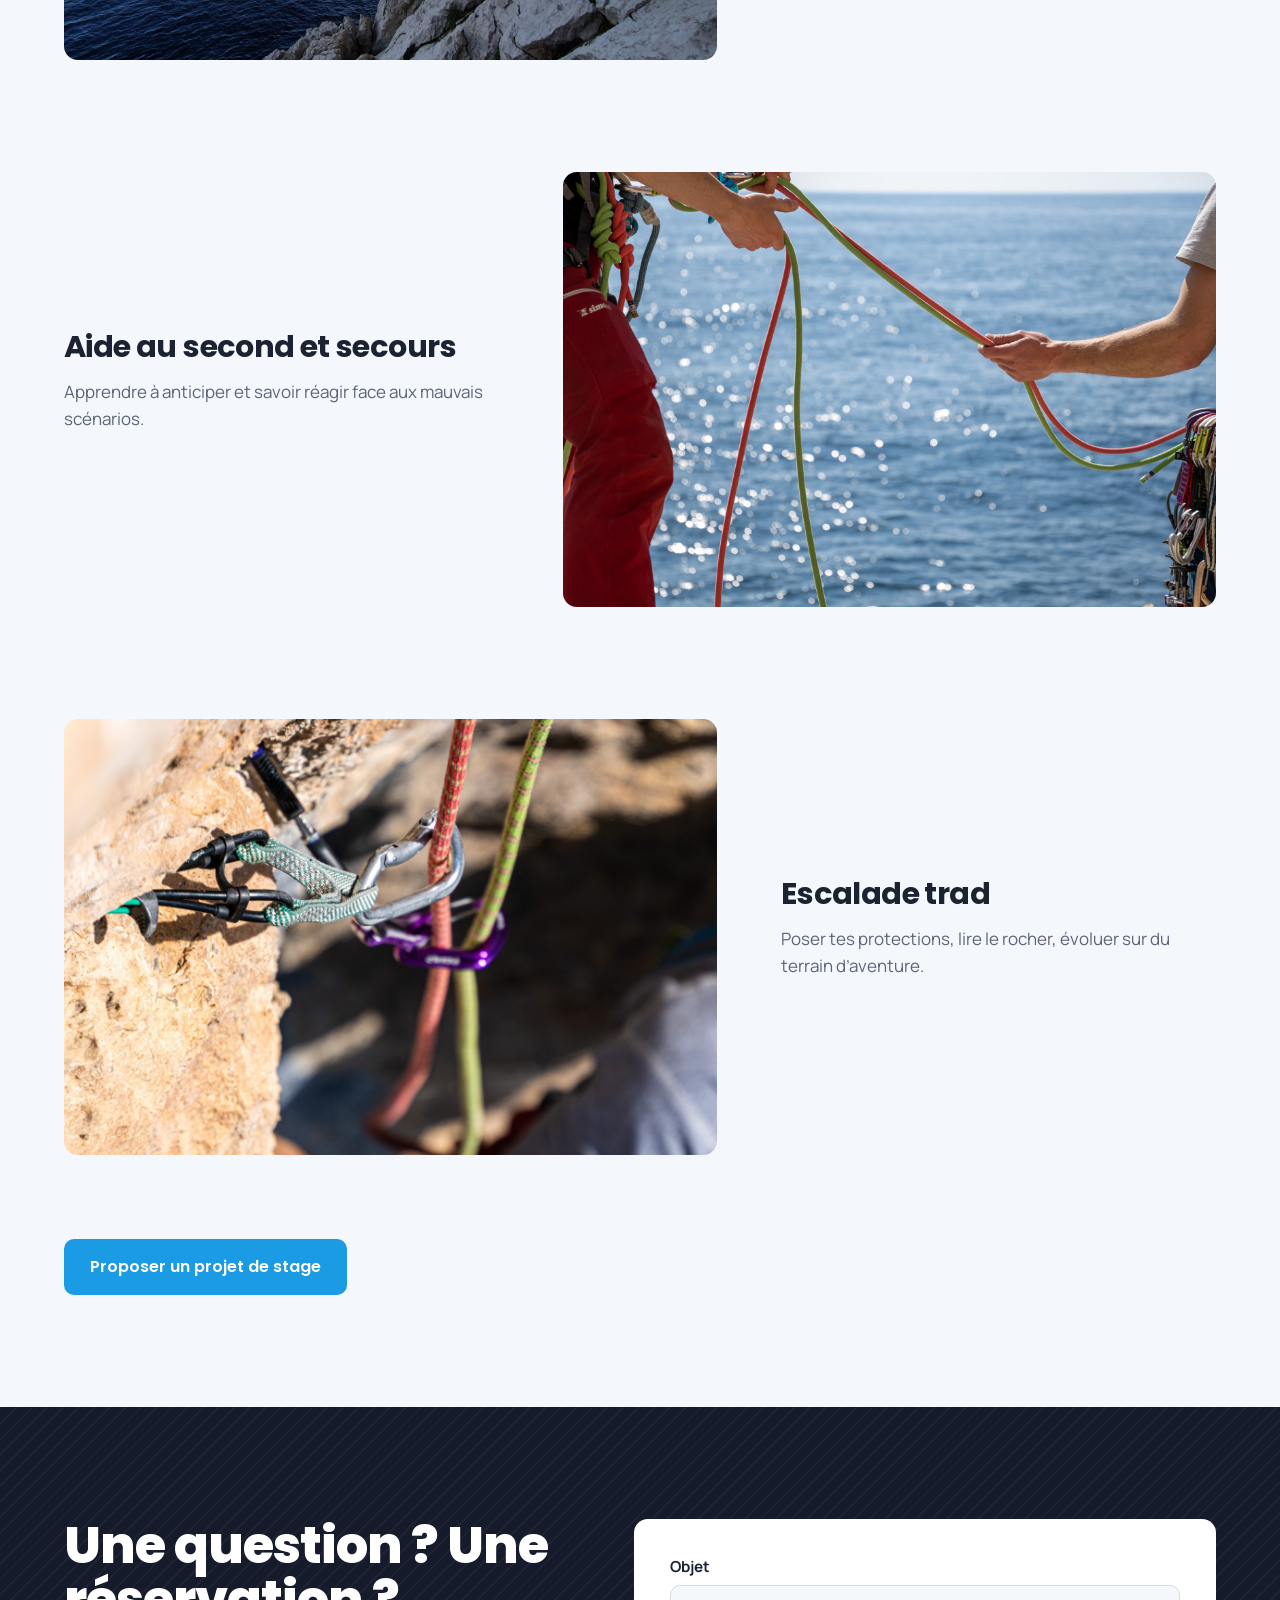
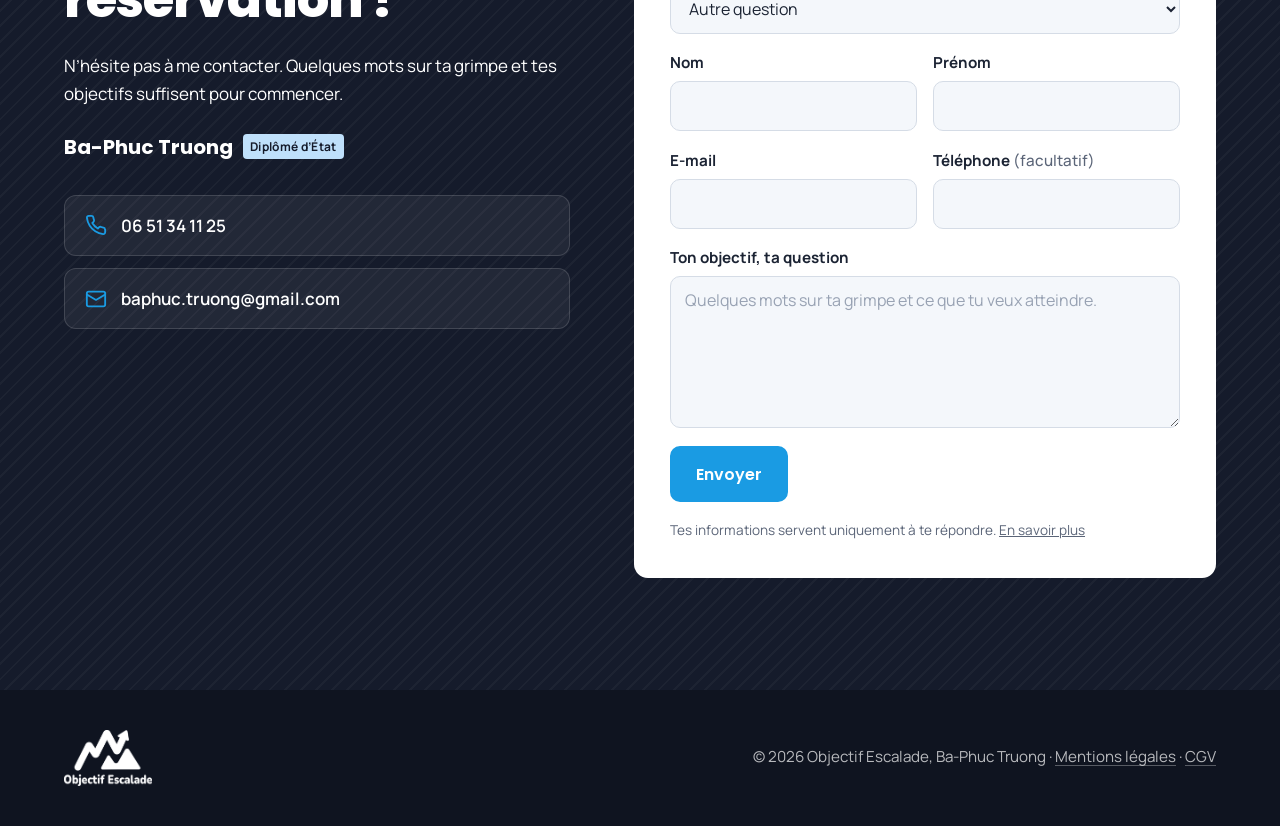
==== commit fe1f0a4b: "correction texte" ====
--- a/index.html
+++ b/index.html
@@ -52,8 +52,8 @@
             <h2>Qui suis-je</h2>
             <p >Tout commence en 2011, avec une première séance en salle. Très vite, j’élargis mon horizon : falaise, montagne, escalade trad… chaque facette m’émerveille ! Au point de laisser de côté ma première passion, les arts martiaux, pour me consacrer entièrement à la grimpe, avec une idée en tête : gravir rapidement l’échelle des cotations.</p>
             <p>Alors je grimpe. Beaucoup. Trop, sans doute. Trois blessures plus tard, je comprends que <span class="bleu" style="font-weight: bold;">« grimper plus ne fait pas grimper mieux »</span>.</p>
-            <p style="font-weight: bold;">J'organise mes séances différemment et j'apprends à grimper plus intelligemment. Peu à peu, mes objectifs changent : les cotations comptent moins que le plaisir du geste, la beauté des lignes, le goût de l'aventure. Et paradoxalement, c'est là que les barrières tombent : 7<sup>e</sup> degré, puis 8<sup>e</sup>. Et avec elles, un terrain de jeu qui ne cesse de s’agrandir.</p>
-            <p>En 2021, encouragé par ma femme, je me lance dans le <span style="font-weight: bold;">diplôme d’État</span>. Une année éprouvante pour structurer et approfondir mes connaissances, à grimper et parler escalade presque chaque jour. Un vrai cauchemar, tu t'en doutes !</p>
+            <p style="font-weight: bold;">J'organise mes séances différemment et j'apprends à grimper plus intelligemment. Peu à peu, mes objectifs changent : les cotations comptent moins que le plaisir du geste, la beauté des lignes, le goût de l'aventure. Finalement, c'est là que les barrières tombent : 7<sup>e</sup> degré, puis 8<sup>e</sup>. Et avec elles, un terrain de jeu qui ne cesse de s’agrandir.</p>
+            <p>En 2021, encouragé par ma femme, je me lance dans le <span style="font-weight: bold;">diplôme d’État</span>. Une année éprouvante pour structurer et approfondir mes connaissances. On grimpe et on parle escalade presque tous les jours. Un vrai cauchemar, tu t'en doutes !</p>
             <p>Aujourd’hui, je grimpe toujours avec la même passion. Et c’est avec cette énergie que j’aime partager mon expérience.</p>
           </div>
         </div>
@@ -171,7 +171,7 @@
             </article>
           </div>
           <div class="encart">
-            <p><strong>Places très limitées</strong>, avec <u>un seul groupe ouvert</u> cette année et seulement <u>quatre places</u> disponibles pour le suivi individuel. C’est un choix : garder du temps et de l’attention pour chaque grimpeur.</p>
+            <p><strong>Places très limitées</strong>, <u>un seul groupe</u> accompagné à la fois, et seulement <u>quatre suivis</u> individuels en simultané. C'est un choix : garder du temps et de l'attention pour chaque grimpeur.</p>
           </div>
         </div>
       </section>
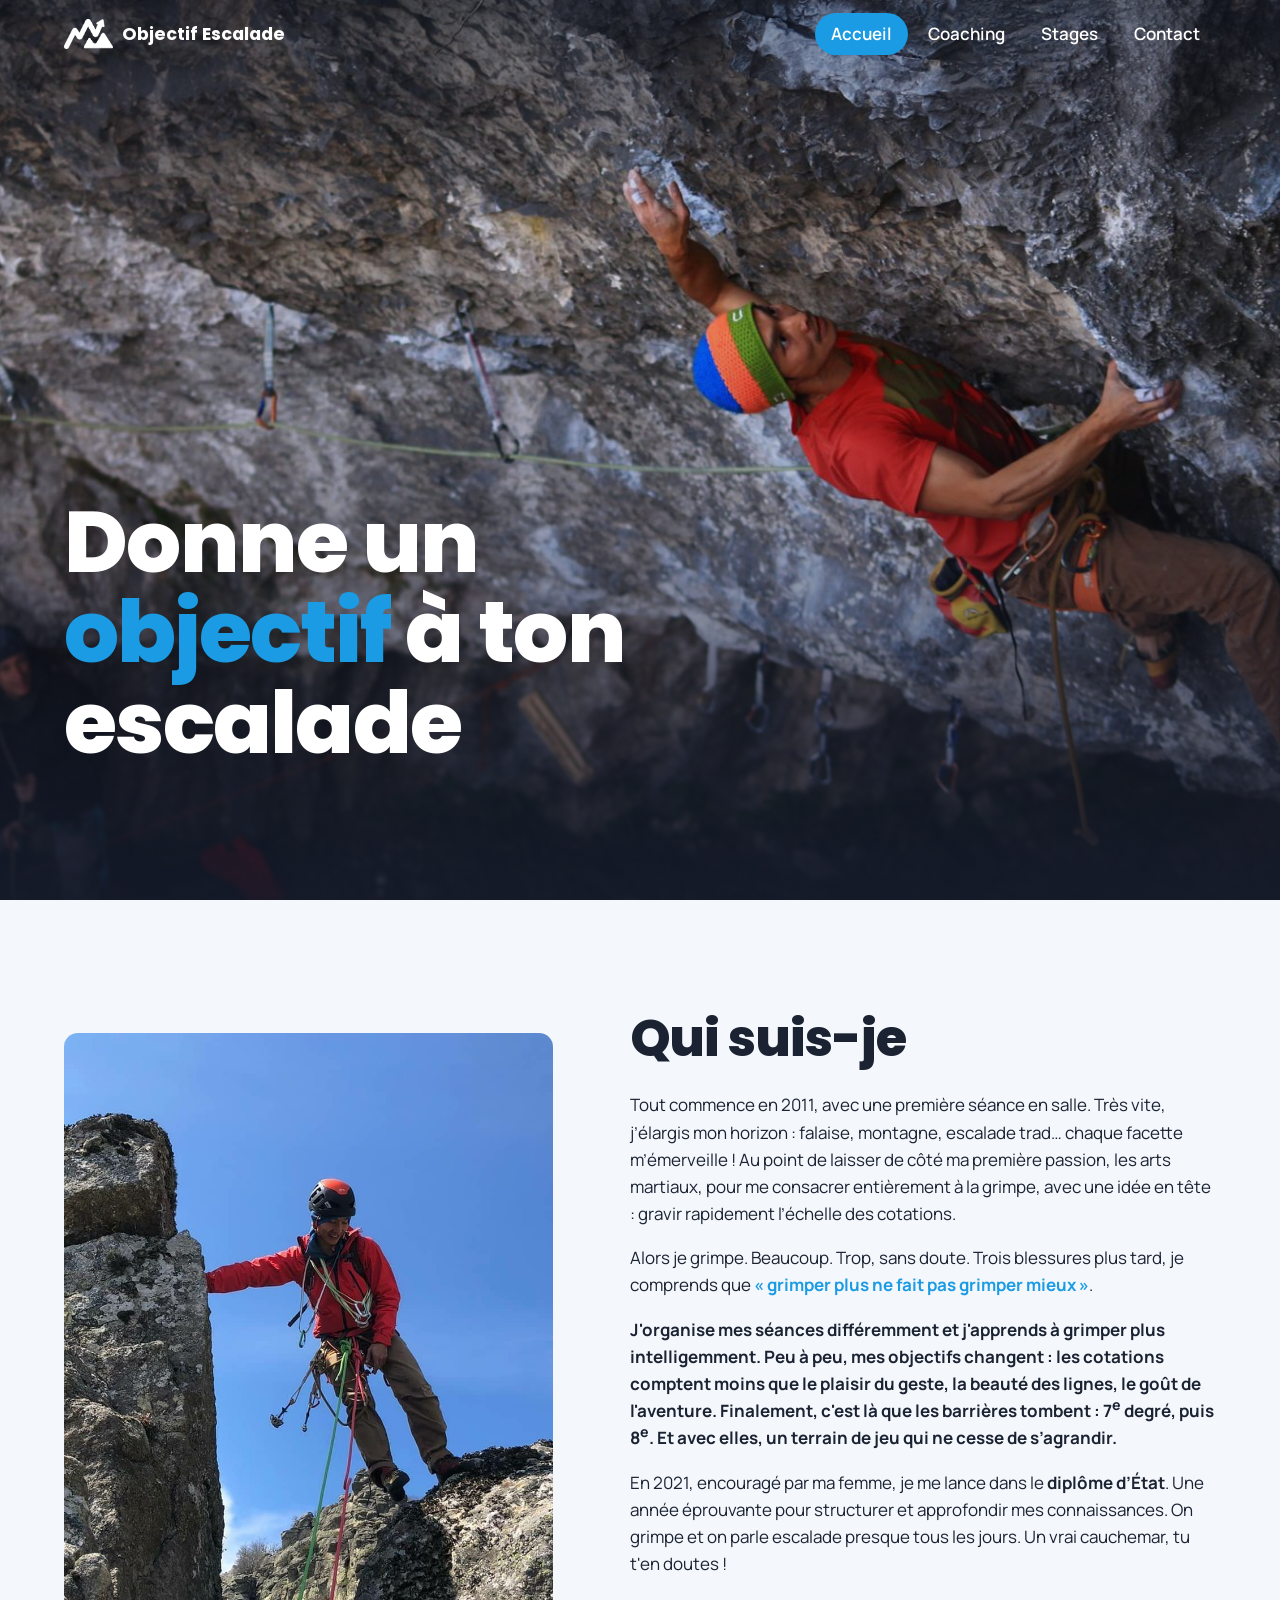
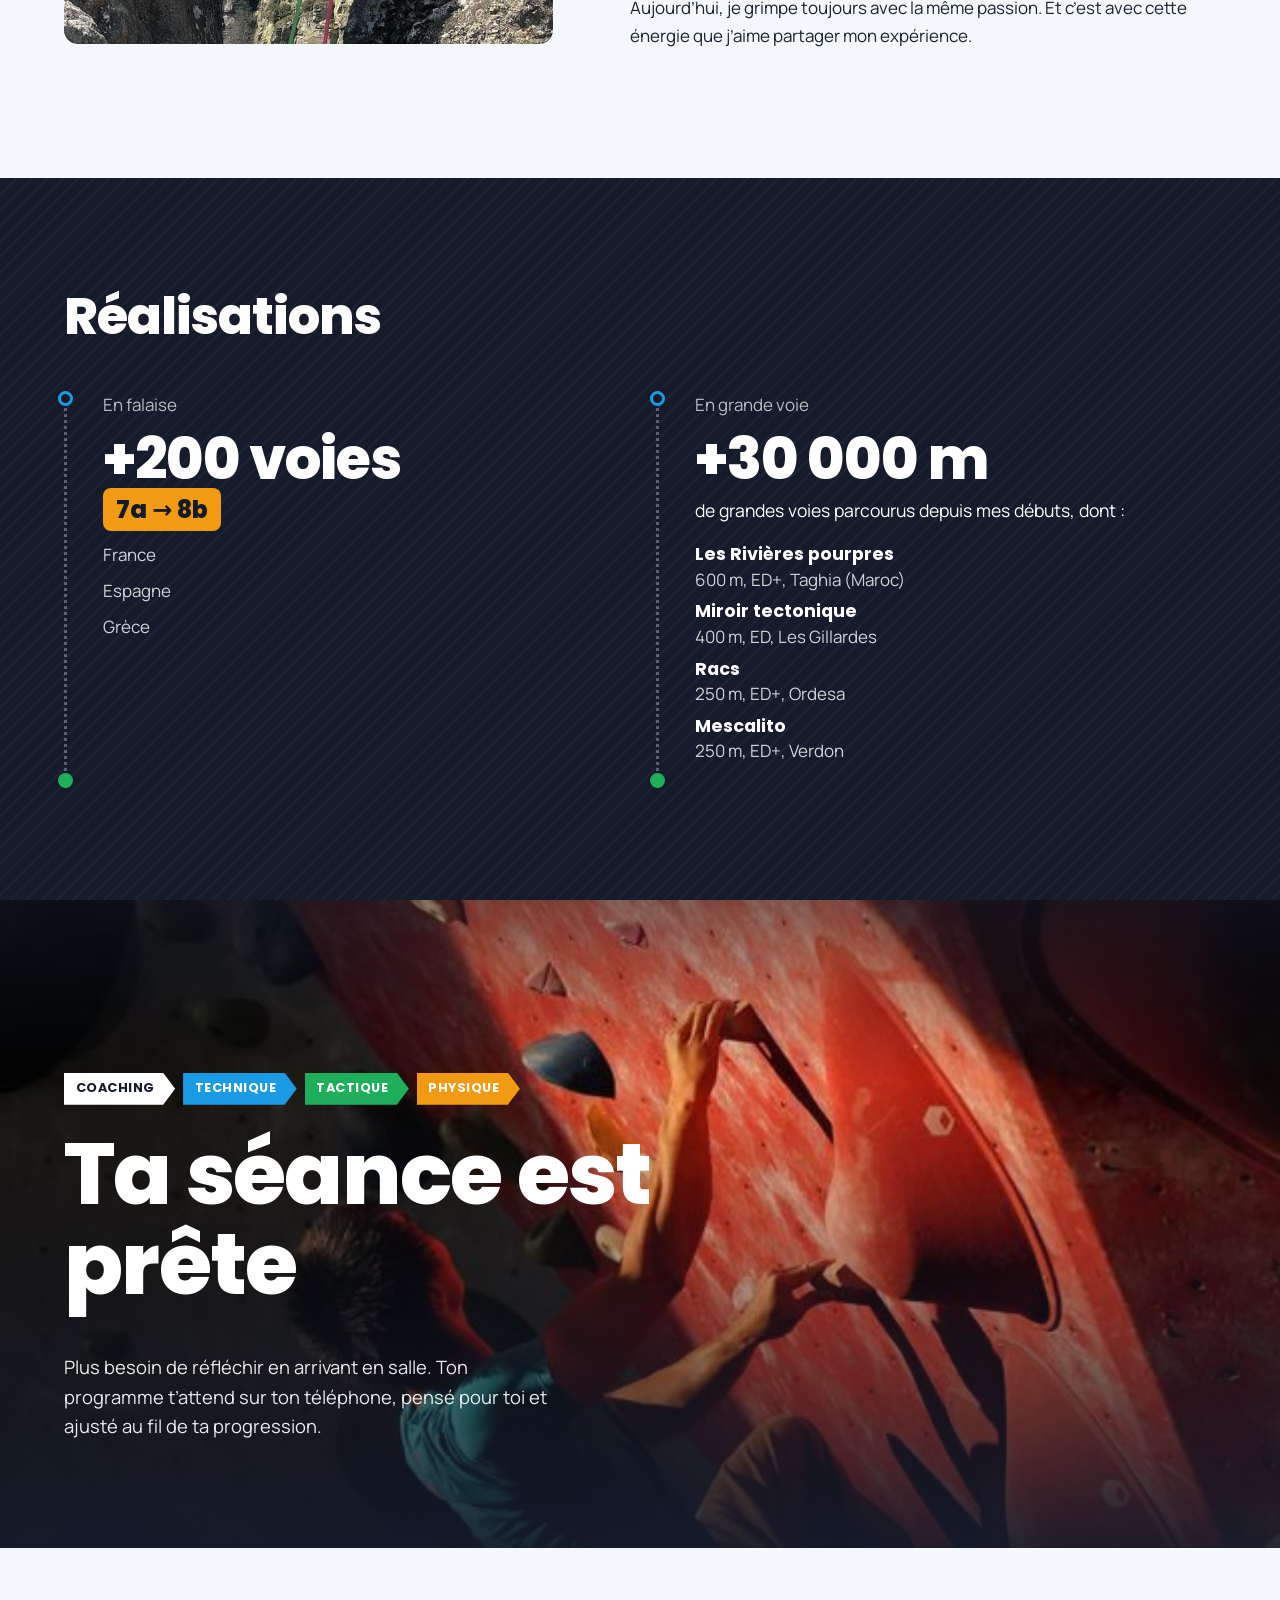
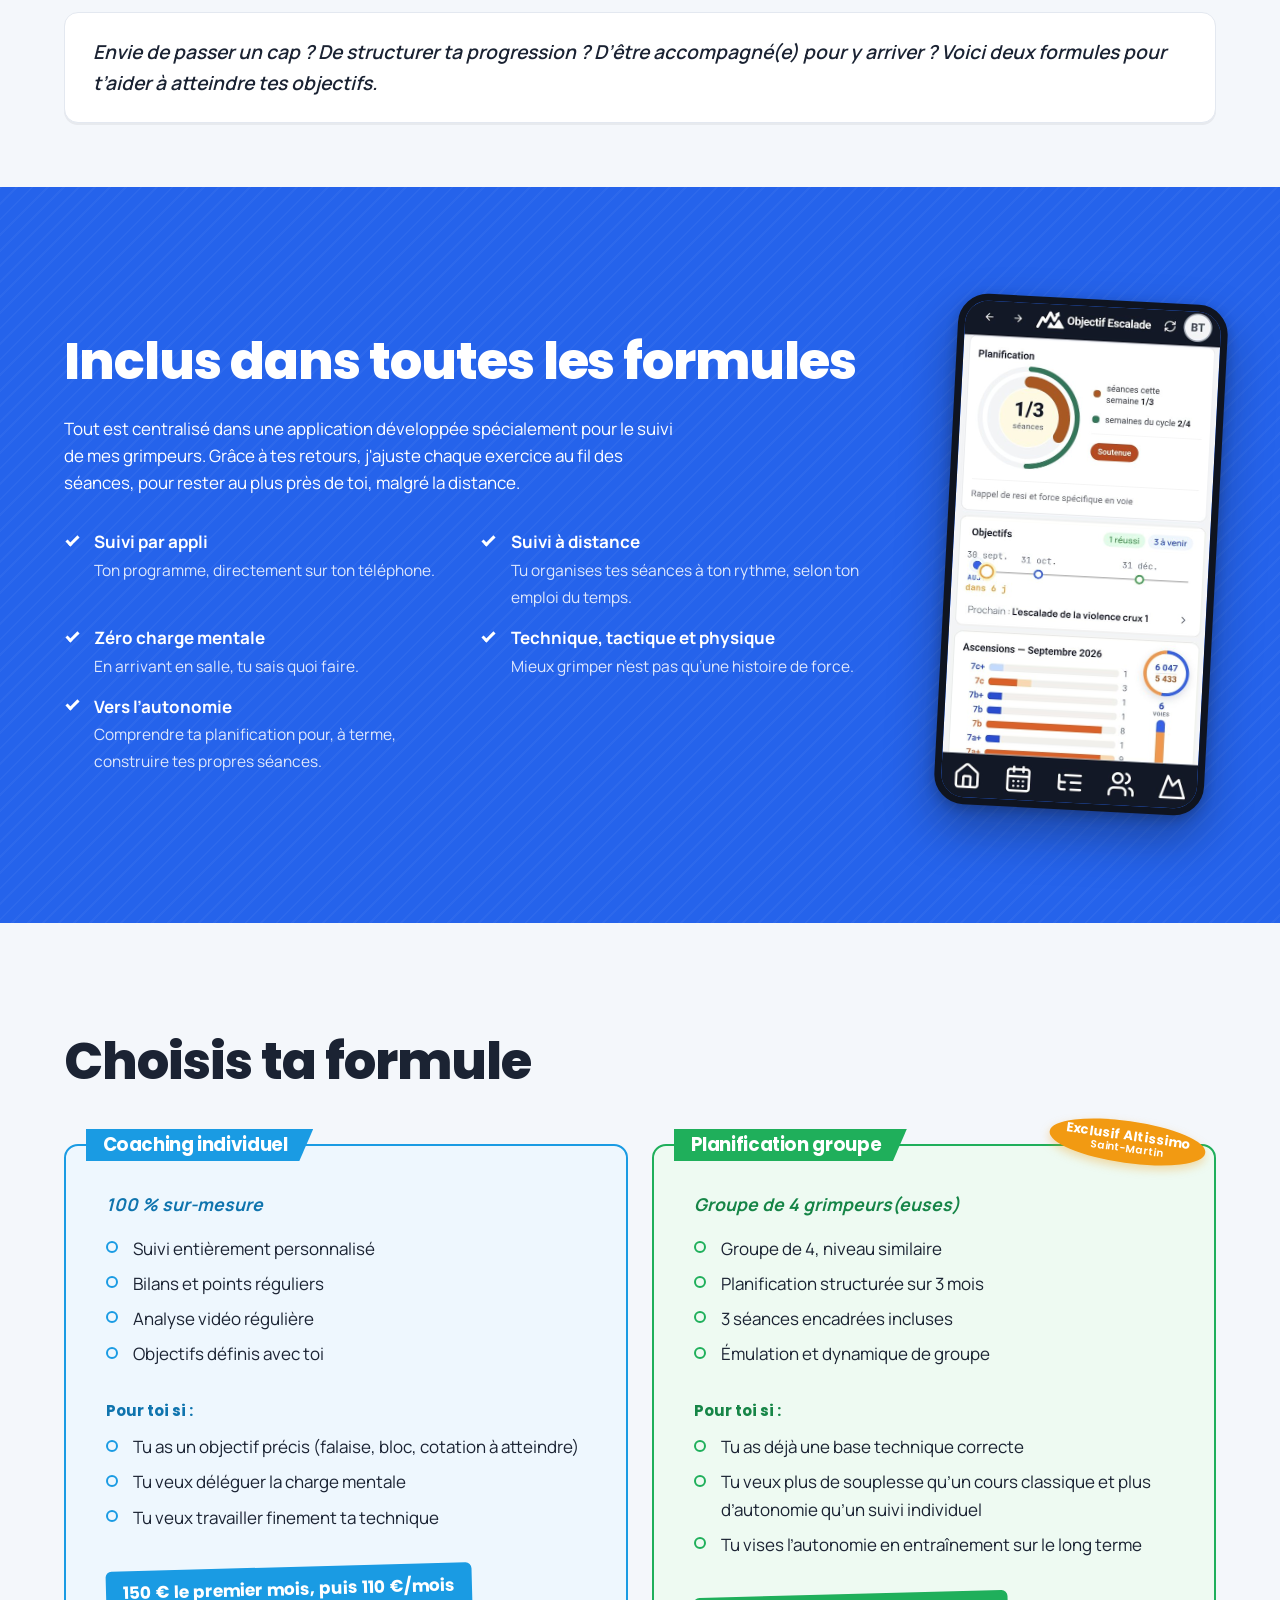
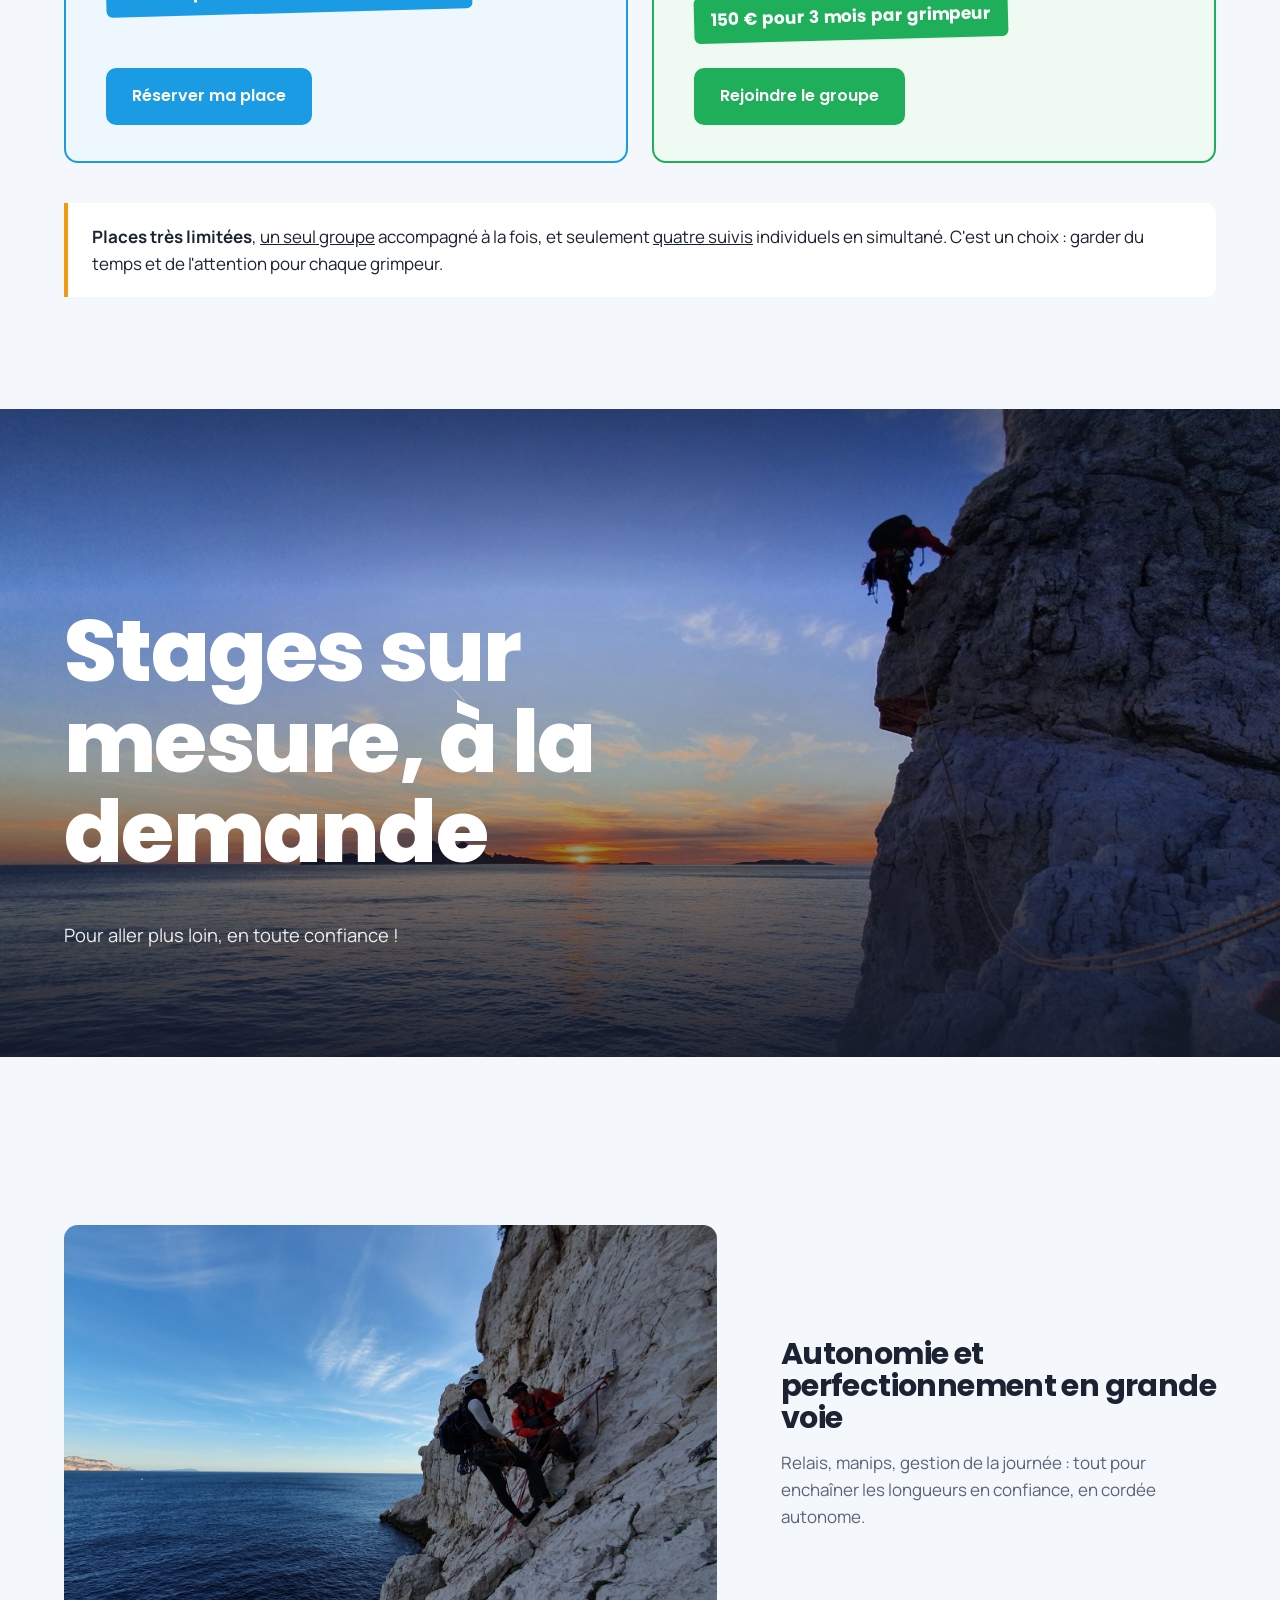
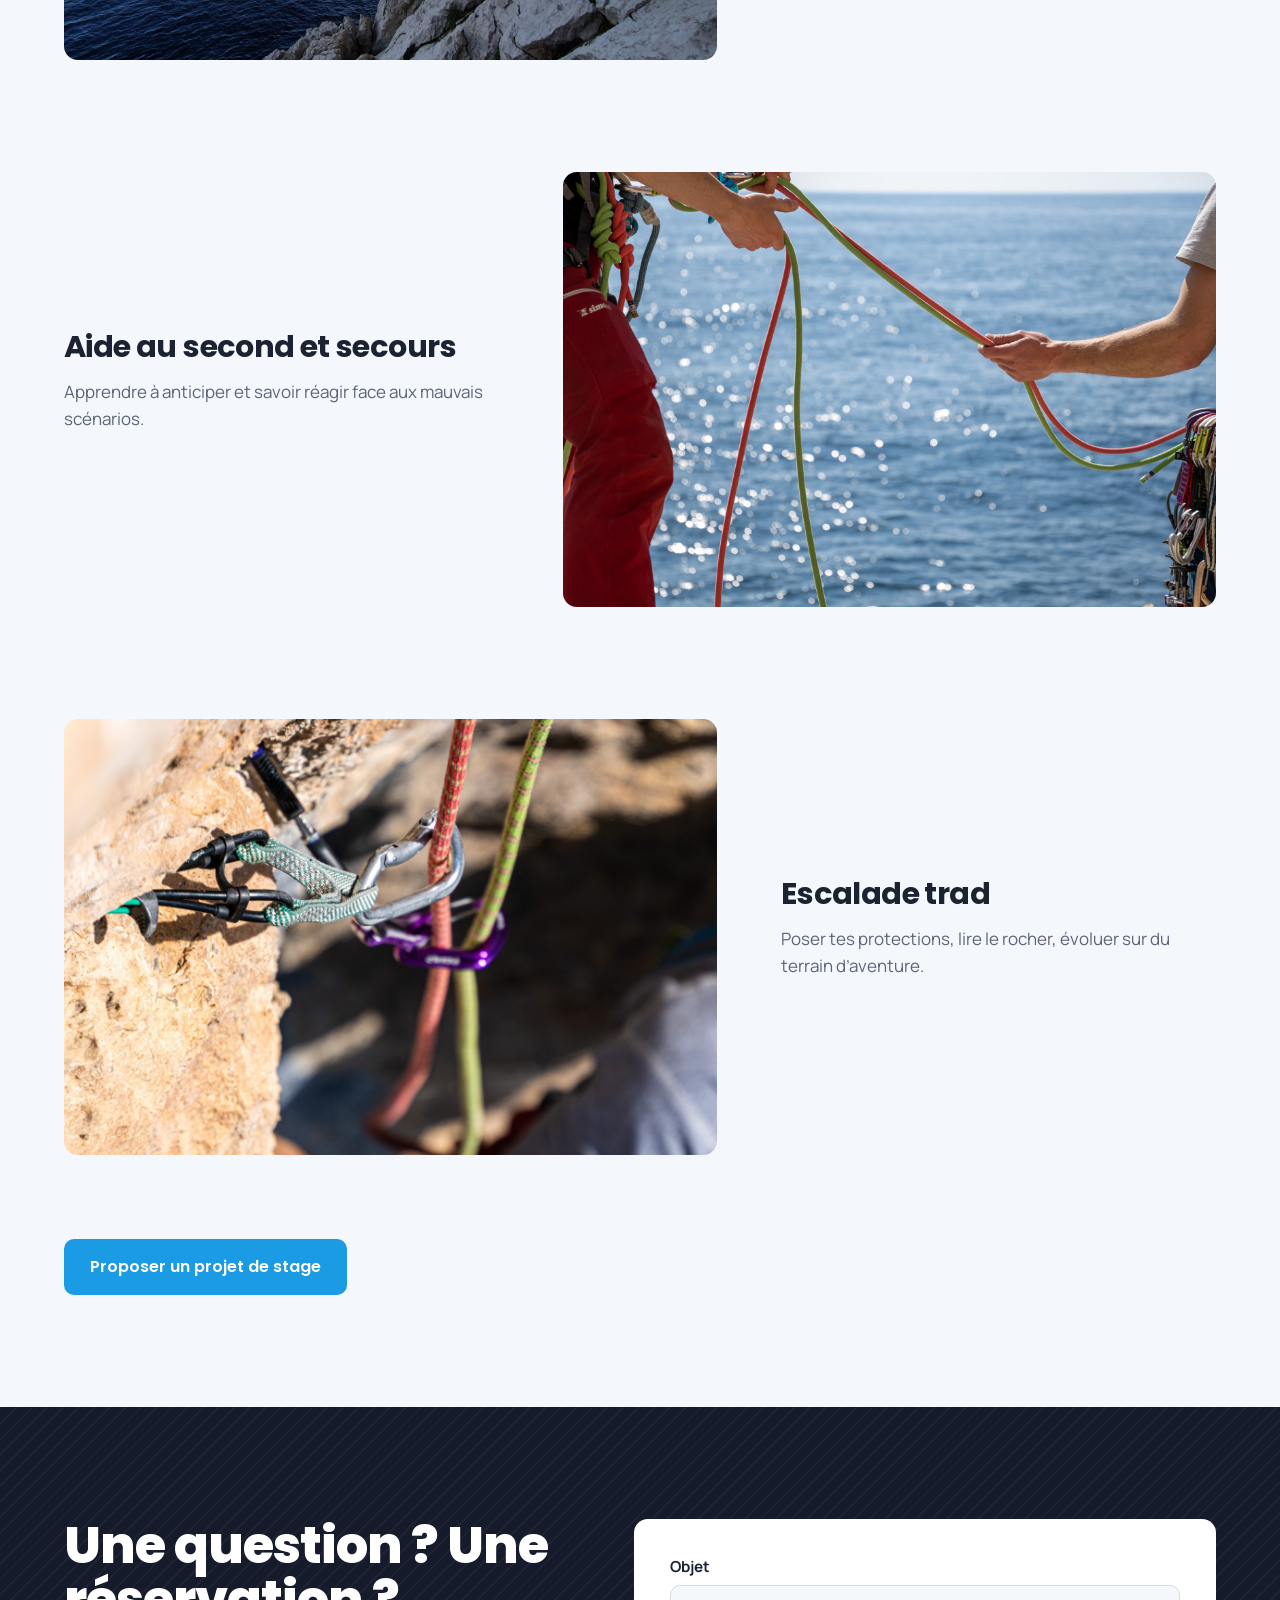
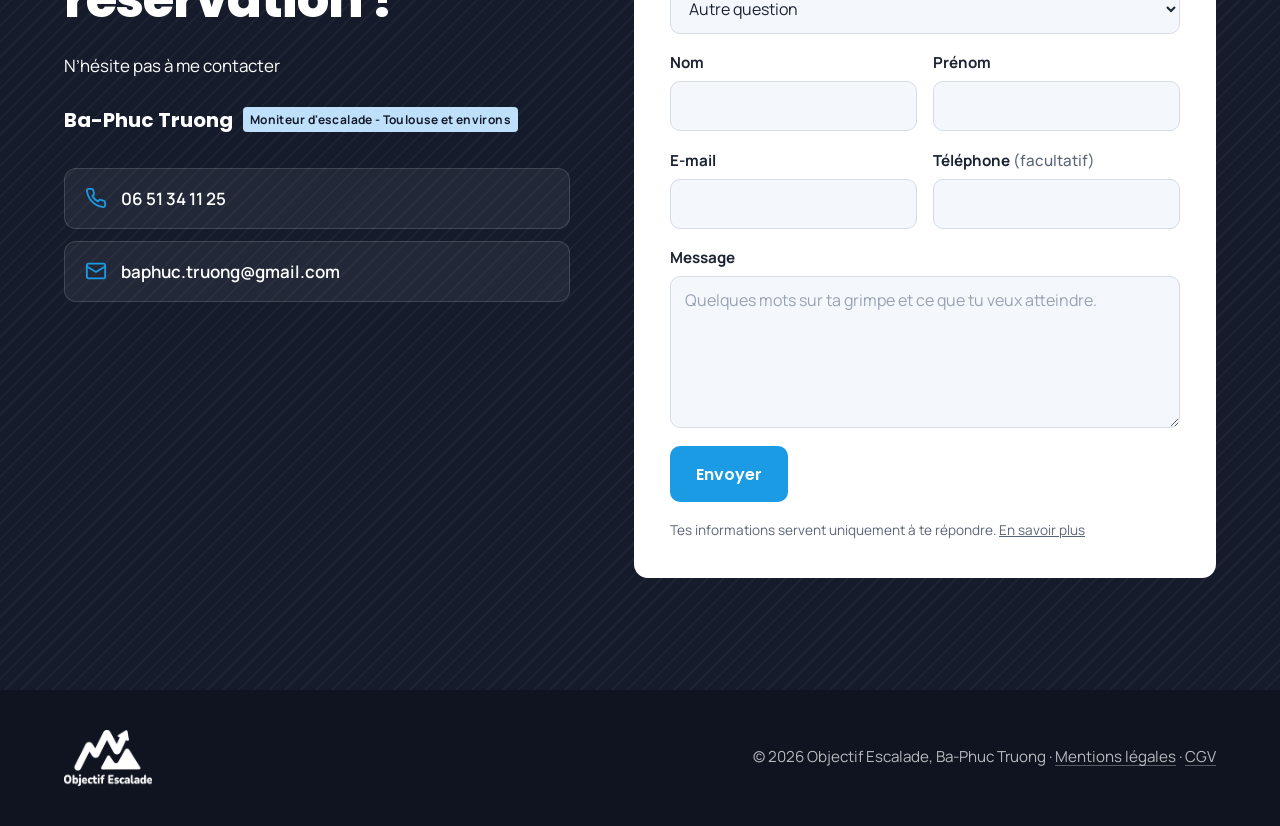
==== commit 80de64ed: "correction texte" ====
--- a/index.html
+++ b/index.html
@@ -220,8 +220,8 @@
       <div class="conteneur contact__grille">
         <div>
           <h2>Une question ? Une réservation ?</h2>
-          <p>N’hésite pas à me contacter. Quelques mots sur ta grimpe et tes objectifs suffisent pour commencer.</p>
-          <div class="signature"><b>Ba-Phuc Truong</b><span class="etiquette">Diplômé d’État</span></div>
+          <p>N’hésite pas à me contacter</p>
+          <div class="signature"><b>Ba-Phuc Truong</b><span class="etiquette">Moniteur d'escalade - Toulouse et environs</span></div>
           <ul class="coordonnees">
             <li><a href="tel:+33651341125"><svg viewBox="0 0 24 24" fill="none" stroke="currentColor" stroke-width="2" stroke-linecap="round" stroke-linejoin="round" aria-hidden="true"><path d="M22 16.9v3a2 2 0 0 1-2.2 2 19.8 19.8 0 0 1-8.6-3.1 19.5 19.5 0 0 1-6-6A19.8 19.8 0 0 1 2.1 4.2 2 2 0 0 1 4.1 2h3a2 2 0 0 1 2 1.7c.1.9.4 1.8.7 2.7a2 2 0 0 1-.5 2.1L8 9.8a16 16 0 0 0 6 6l1.3-1.3a2 2 0 0 1 2.1-.4c.9.3 1.8.6 2.7.7a2 2 0 0 1 1.7 2z"/></svg>06 51 34 11 25</a></li>
             <li><a href="mailto:baphuc.truong@gmail.com"><svg viewBox="0 0 24 24" fill="none" stroke="currentColor" stroke-width="2" stroke-linecap="round" stroke-linejoin="round" aria-hidden="true"><rect x="2" y="4" width="20" height="16" rx="2"/><path d="m22 7-10 6L2 7"/></svg>baphuc.truong@gmail.com</a></li>
@@ -261,7 +261,7 @@
             <input id="f-tel" name="Téléphone" type="tel" autocomplete="tel" inputmode="tel">
           </div>
           <div class="champ">
-            <label for="f-message">Ton objectif, ta question</label>
+            <label for="f-message">Message</label>
             <textarea id="f-message" name="Message" rows="5" required placeholder="Quelques mots sur ta grimpe et ce que tu veux atteindre."></textarea>
           </div>
           <button class="btn" type="submit">Envoyer</button>
